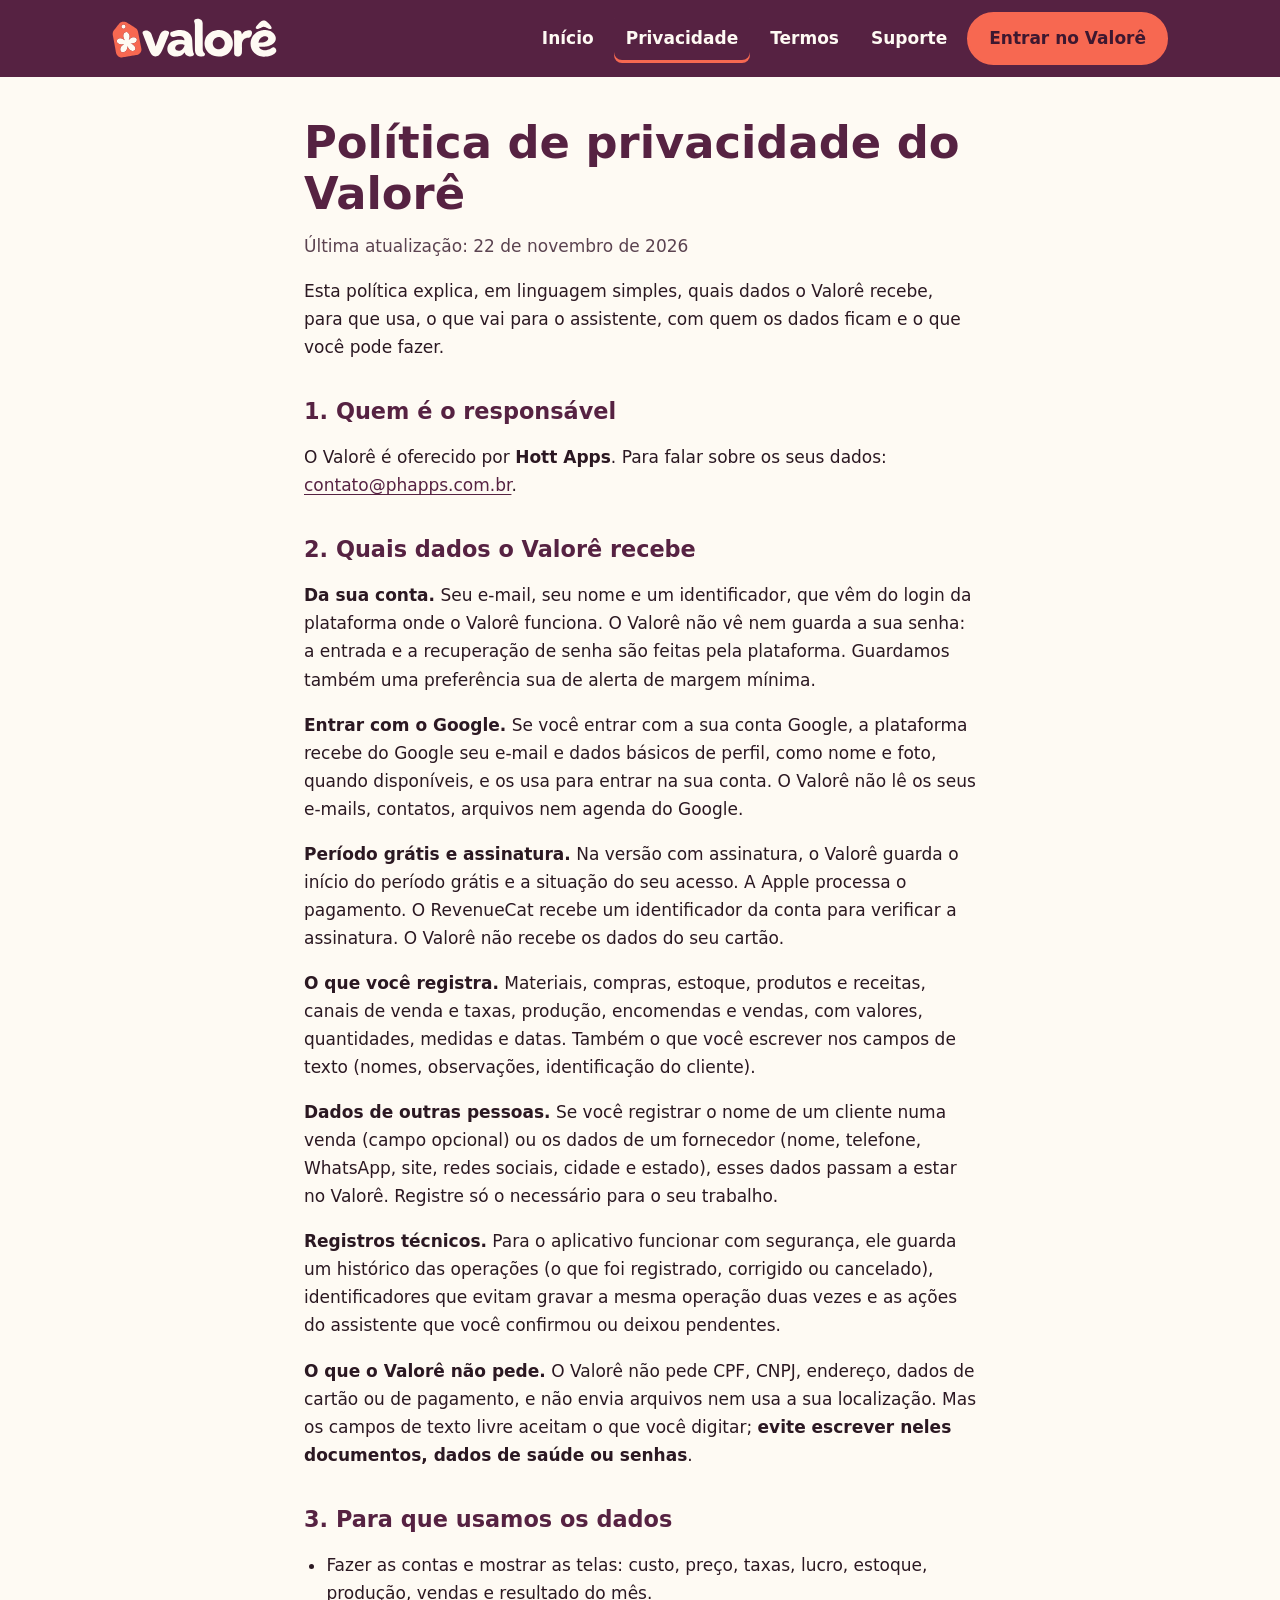
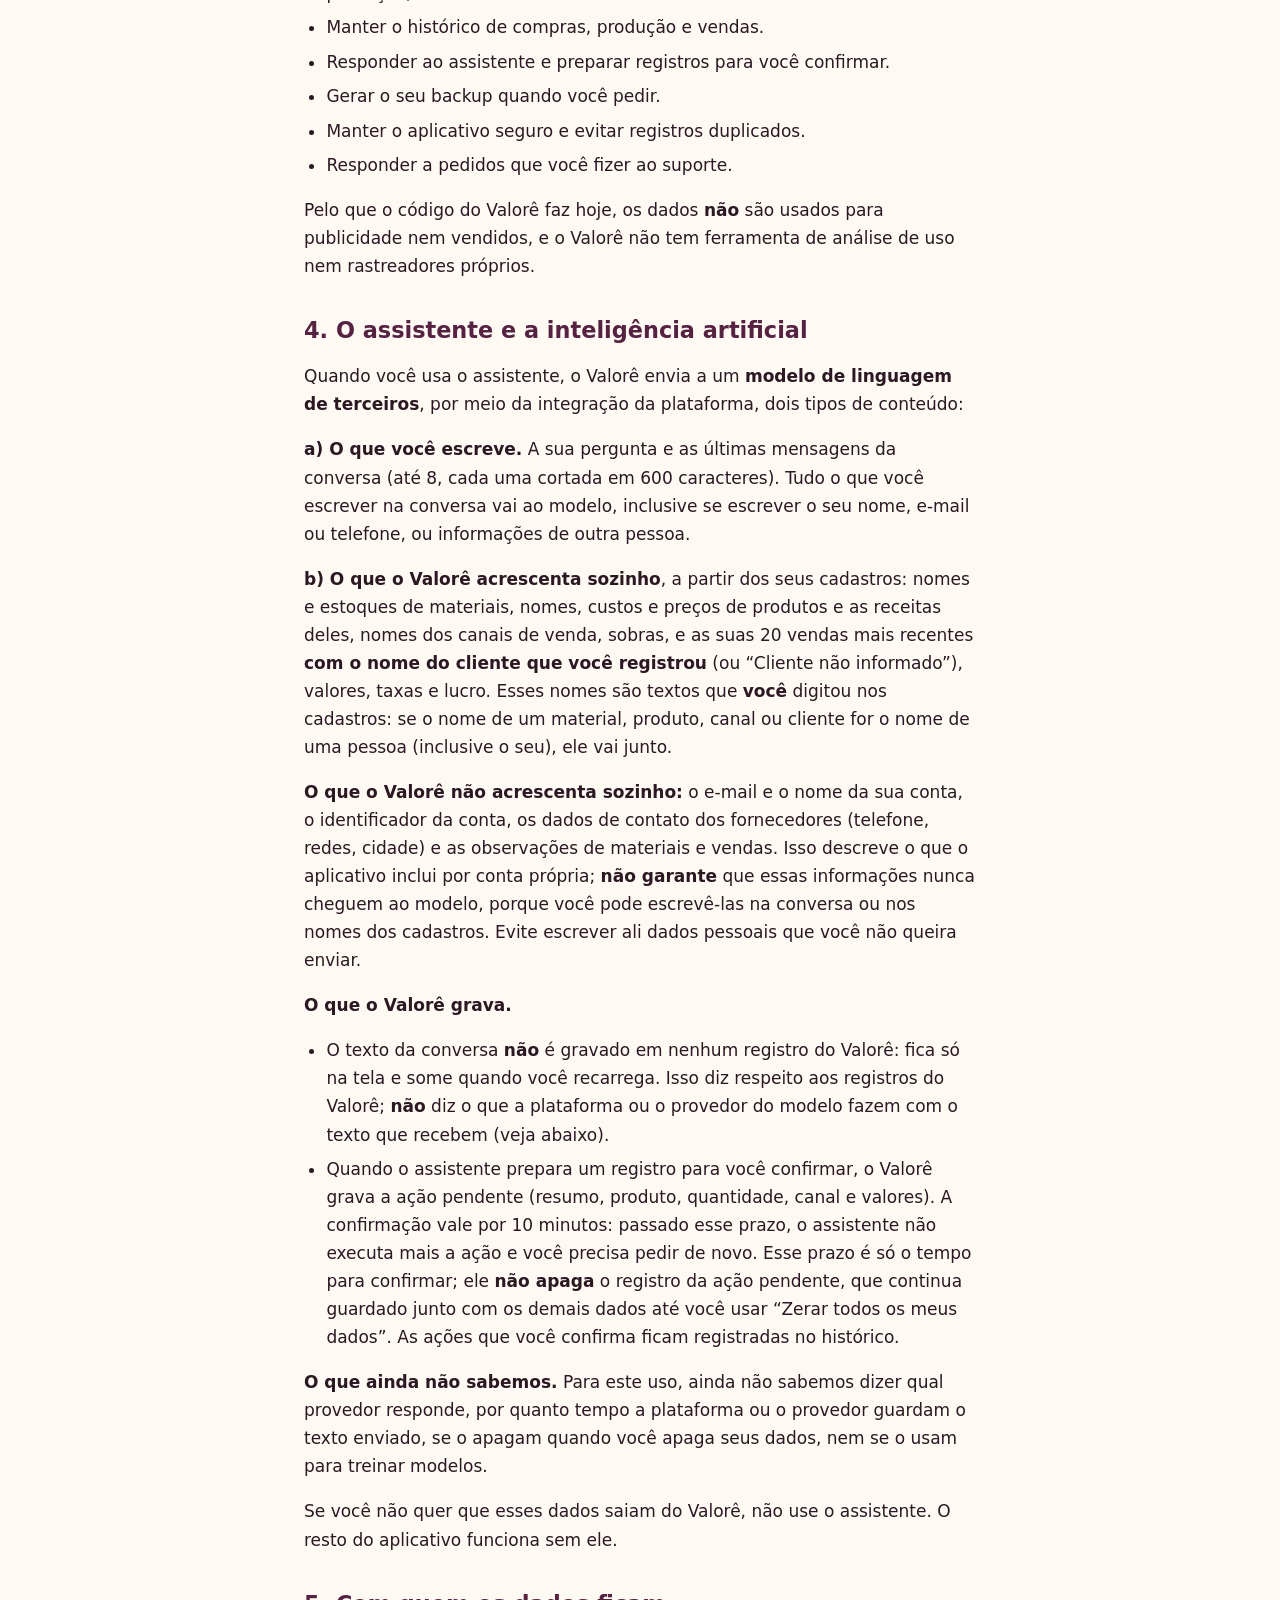
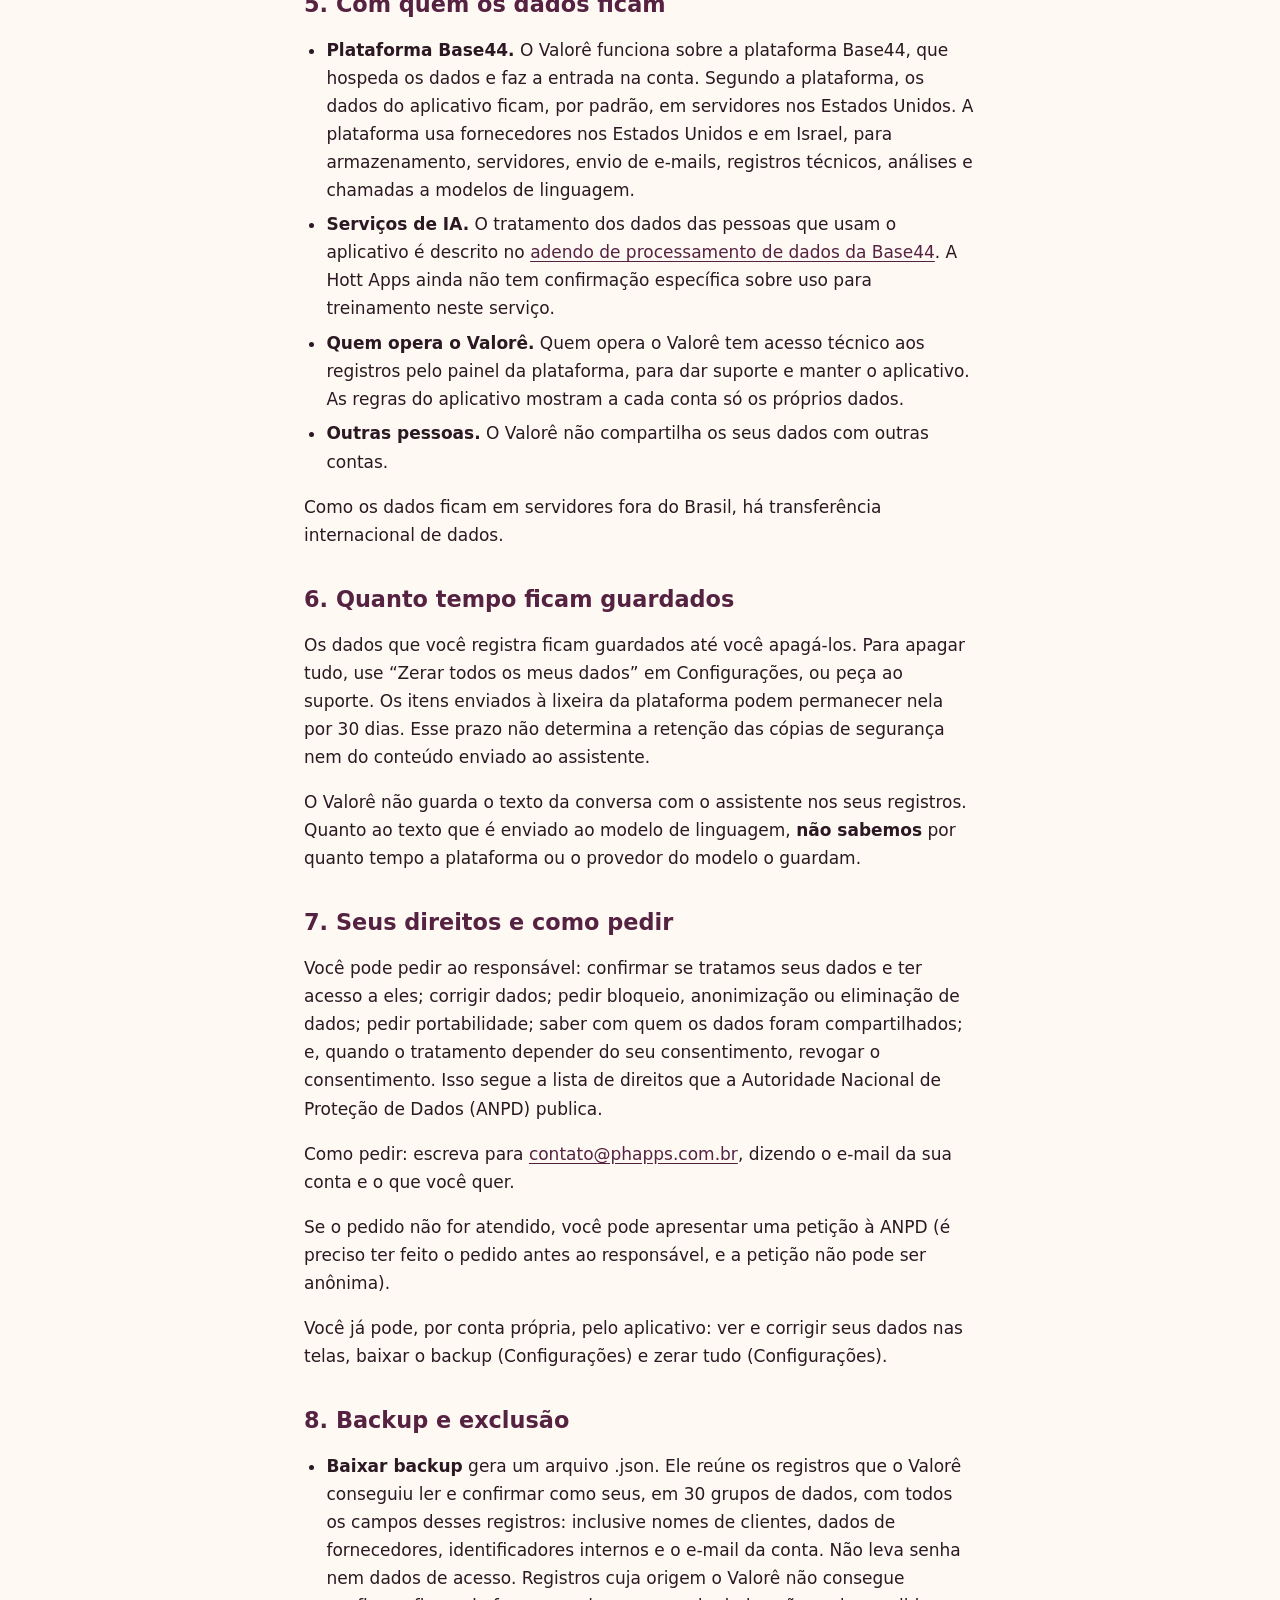
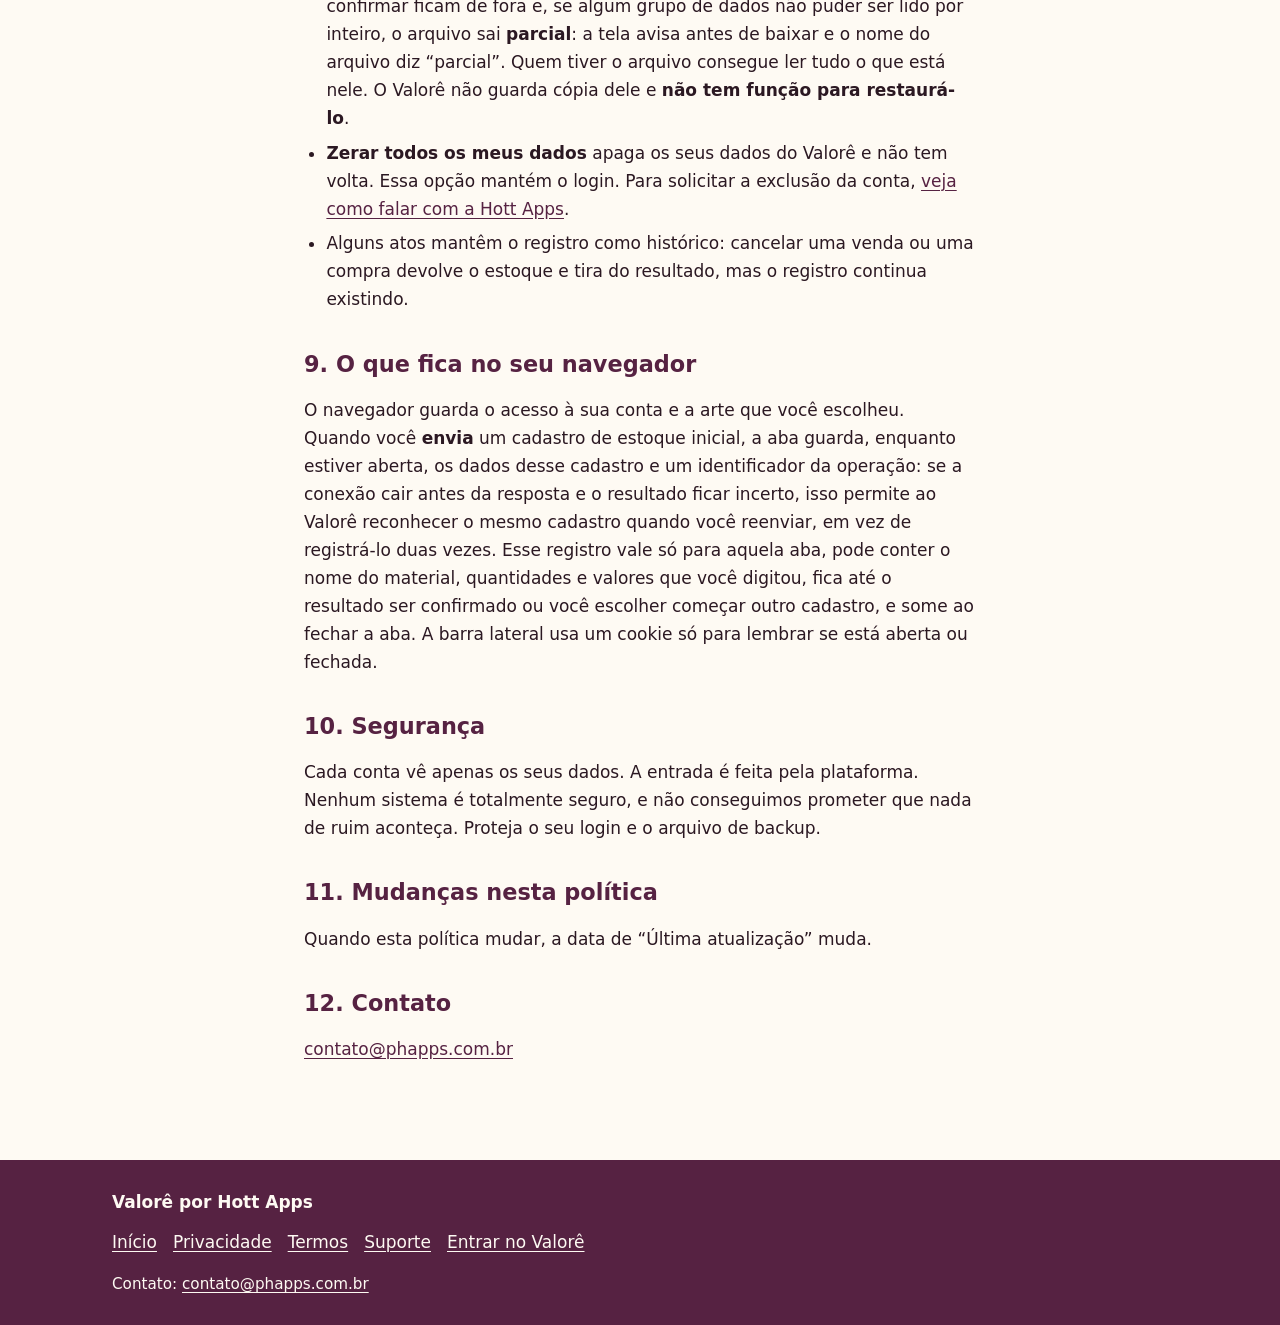
==== privacidade/index.html @ c8886d01 "Prepara as páginas oficiais de suporte, privacidade, termos e apresentação do Valorê" ====
<!doctype html>
<html lang="pt-BR">
<head>
<meta charset="utf-8">
<meta name="viewport" content="width=device-width, initial-scale=1">
<title>Política de privacidade — Valorê</title>
<meta name="description" content="Quais dados o Valorê recebe, para que usa, com quem ficam e como você pode exercer seus direitos.">
<meta name="theme-color" content="#562242">
<link rel="icon" href="/marca/valore-favicon.svg" type="image/svg+xml">


<link rel="stylesheet" href="/estilo.css">
</head>
<body>
<a class="pular" href="#conteudo">Ir para o conteúdo</a>
<header class="topo">
  <div class="faixa">
    <a class="marca" href="/sobre/" aria-label="Valorê — página inicial"><img src="/marca/valore-logo-fundo-escuro.svg" alt="Valorê" width="165" height="40"></a>
    <nav aria-label="Principal"><a href="/sobre/">Início</a><a href="/privacidade/" aria-current="page">Privacidade</a><a href="/termos/">Termos</a><a href="/suporte/">Suporte</a><a class="botao botao-coral" href="https://valore.art.br">Entrar no Valorê</a></nav>
  </div>
</header>
<main id="conteudo">

<article class="coluna texto">
  <h1>Política de privacidade do Valorê</h1>
  <p class="data">Última atualização: 22 de novembro de 2026</p>
  <p>Esta política explica, em linguagem simples, quais dados o Valorê recebe, para que usa, o que vai para o assistente, com quem os dados ficam e o que você pode fazer.</p>

  <h2>1. Quem é o responsável</h2>
  <p>O Valorê é oferecido por <strong>Hott Apps</strong>. Para falar sobre os seus dados: <a href="mailto:contato@phapps.com.br">contato@phapps.com.br</a>.</p>

  <h2>2. Quais dados o Valorê recebe</h2>
  <p><strong>Da sua conta.</strong> Seu e-mail, seu nome e um identificador, que vêm do login da plataforma onde o Valorê funciona. O Valorê não vê nem guarda a sua senha: a entrada e a recuperação de senha são feitas pela plataforma. Guardamos também uma preferência sua de alerta de margem mínima.</p>
  <p><strong>Entrar com o Google.</strong> Se você entrar com a sua conta Google, a plataforma recebe do Google seu e-mail e dados básicos de perfil, como nome e foto, quando disponíveis, e os usa para entrar na sua conta. O Valorê não lê os seus e-mails, contatos, arquivos nem agenda do Google.</p>
  <p><strong>Período grátis e assinatura.</strong> Na versão com assinatura, o Valorê guarda o início do período grátis e a situação do seu acesso. A Apple processa o pagamento. O RevenueCat recebe um identificador da conta para verificar a assinatura. O Valorê não recebe os dados do seu cartão.</p>
  <p><strong>O que você registra.</strong> Materiais, compras, estoque, produtos e receitas, canais de venda e taxas, produção, encomendas e vendas, com valores, quantidades, medidas e datas. Também o que você escrever nos campos de texto (nomes, observações, identificação do cliente).</p>
  <p><strong>Dados de outras pessoas.</strong> Se você registrar o nome de um cliente numa venda (campo opcional) ou os dados de um fornecedor (nome, telefone, WhatsApp, site, redes sociais, cidade e estado), esses dados passam a estar no Valorê. Registre só o necessário para o seu trabalho.</p>
  <p><strong>Registros técnicos.</strong> Para o aplicativo funcionar com segurança, ele guarda um histórico das operações (o que foi registrado, corrigido ou cancelado), identificadores que evitam gravar a mesma operação duas vezes e as ações do assistente que você confirmou ou deixou pendentes.</p>
  <p><strong>O que o Valorê não pede.</strong> O Valorê não pede CPF, CNPJ, endereço, dados de cartão ou de pagamento, e não envia arquivos nem usa a sua localização. Mas os campos de texto livre aceitam o que você digitar; <strong>evite escrever neles documentos, dados de saúde ou senhas</strong>.</p>

  <h2>3. Para que usamos os dados</h2>
  <ul>
    <li>Fazer as contas e mostrar as telas: custo, preço, taxas, lucro, estoque, produção, vendas e resultado do mês.</li>
    <li>Manter o histórico de compras, produção e vendas.</li>
    <li>Responder ao assistente e preparar registros para você confirmar.</li>
    <li>Gerar o seu backup quando você pedir.</li>
    <li>Manter o aplicativo seguro e evitar registros duplicados.</li>
    <li>Responder a pedidos que você fizer ao suporte.</li>
  </ul>
  <p>Pelo que o código do Valorê faz hoje, os dados <strong>não</strong> são usados para publicidade nem vendidos, e o Valorê não tem ferramenta de análise de uso nem rastreadores próprios.</p>

  <h2>4. O assistente e a inteligência artificial</h2>
  <p>Quando você usa o assistente, o Valorê envia a um <strong>modelo de linguagem de terceiros</strong>, por meio da integração da plataforma, dois tipos de conteúdo:</p>
  <p><strong>a) O que você escreve.</strong> A sua pergunta e as últimas mensagens da conversa (até 8, cada uma cortada em 600 caracteres). Tudo o que você escrever na conversa vai ao modelo, inclusive se escrever o seu nome, e-mail ou telefone, ou informações de outra pessoa.</p>
  <p><strong>b) O que o Valorê acrescenta sozinho</strong>, a partir dos seus cadastros: nomes e estoques de materiais, nomes, custos e preços de produtos e as receitas deles, nomes dos canais de venda, sobras, e as suas 20 vendas mais recentes <strong>com o nome do cliente que você registrou</strong> (ou &ldquo;Cliente não informado&rdquo;), valores, taxas e lucro. Esses nomes são textos que <strong>você</strong> digitou nos cadastros: se o nome de um material, produto, canal ou cliente for o nome de uma pessoa (inclusive o seu), ele vai junto.</p>
  <p><strong>O que o Valorê não acrescenta sozinho:</strong> o e-mail e o nome da sua conta, o identificador da conta, os dados de contato dos fornecedores (telefone, redes, cidade) e as observações de materiais e vendas. Isso descreve o que o aplicativo inclui por conta própria; <strong>não garante</strong> que essas informações nunca cheguem ao modelo, porque você pode escrevê-las na conversa ou nos nomes dos cadastros. Evite escrever ali dados pessoais que você não queira enviar.</p>
  <p><strong>O que o Valorê grava.</strong></p>
  <ul>
    <li>O texto da conversa <strong>não</strong> é gravado em nenhum registro do Valorê: fica só na tela e some quando você recarrega. Isso diz respeito aos registros do Valorê; <strong>não</strong> diz o que a plataforma ou o provedor do modelo fazem com o texto que recebem (veja abaixo).</li>
    <li>Quando o assistente prepara um registro para você confirmar, o Valorê grava a ação pendente (resumo, produto, quantidade, canal e valores). A confirmação vale por 10 minutos: passado esse prazo, o assistente não executa mais a ação e você precisa pedir de novo. Esse prazo é só o tempo para confirmar; ele <strong>não apaga</strong> o registro da ação pendente, que continua guardado junto com os demais dados até você usar &ldquo;Zerar todos os meus dados&rdquo;. As ações que você confirma ficam registradas no histórico.</li>
  </ul>
  <p><strong>O que ainda não sabemos.</strong> Para este uso, ainda não sabemos dizer qual provedor responde, por quanto tempo a plataforma ou o provedor guardam o texto enviado, se o apagam quando você apaga seus dados, nem se o usam para treinar modelos.</p>
  <p>Se você não quer que esses dados saiam do Valorê, não use o assistente. O resto do aplicativo funciona sem ele.</p>

  <h2>5. Com quem os dados ficam</h2>
  <ul>
    <li><strong>Plataforma Base44.</strong> O Valorê funciona sobre a plataforma Base44, que hospeda os dados e faz a entrada na conta. Segundo a plataforma, os dados do aplicativo ficam, por padrão, em servidores nos Estados Unidos. A plataforma usa fornecedores nos Estados Unidos e em Israel, para armazenamento, servidores, envio de e-mails, registros técnicos, análises e chamadas a modelos de linguagem.</li>
    <li><strong>Serviços de IA.</strong> O tratamento dos dados das pessoas que usam o aplicativo é descrito no <a href="https://base44.com/pt/about-us/legal/dpa">adendo de processamento de dados da Base44</a>. A Hott Apps ainda não tem confirmação específica sobre uso para treinamento neste serviço.</li>
    <li><strong>Quem opera o Valorê.</strong> Quem opera o Valorê tem acesso técnico aos registros pelo painel da plataforma, para dar suporte e manter o aplicativo. As regras do aplicativo mostram a cada conta só os próprios dados.</li>
    <li><strong>Outras pessoas.</strong> O Valorê não compartilha os seus dados com outras contas.</li>
  </ul>
  <p>Como os dados ficam em servidores fora do Brasil, há transferência internacional de dados.</p>

  <h2>6. Quanto tempo ficam guardados</h2>
  <p>Os dados que você registra ficam guardados até você apagá-los. Para apagar tudo, use &ldquo;Zerar todos os meus dados&rdquo; em Configurações, ou peça ao suporte. Os itens enviados à lixeira da plataforma podem permanecer nela por 30 dias. Esse prazo não determina a retenção das cópias de segurança nem do conteúdo enviado ao assistente.</p>
  <p>O Valorê não guarda o texto da conversa com o assistente nos seus registros. Quanto ao texto que é enviado ao modelo de linguagem, <strong>não sabemos</strong> por quanto tempo a plataforma ou o provedor do modelo o guardam.</p>

  <h2>7. Seus direitos e como pedir</h2>
  <p>Você pode pedir ao responsável: confirmar se tratamos seus dados e ter acesso a eles; corrigir dados; pedir bloqueio, anonimização ou eliminação de dados; pedir portabilidade; saber com quem os dados foram compartilhados; e, quando o tratamento depender do seu consentimento, revogar o consentimento. Isso segue a lista de direitos que a Autoridade Nacional de Proteção de Dados (ANPD) publica.</p>
  <p>Como pedir: escreva para <a href="mailto:contato@phapps.com.br">contato@phapps.com.br</a>, dizendo o e-mail da sua conta e o que você quer.</p>
  <p>Se o pedido não for atendido, você pode apresentar uma petição à ANPD (é preciso ter feito o pedido antes ao responsável, e a petição não pode ser anônima).</p>
  <p>Você já pode, por conta própria, pelo aplicativo: ver e corrigir seus dados nas telas, baixar o backup (Configurações) e zerar tudo (Configurações).</p>

  <h2>8. Backup e exclusão</h2>
  <ul>
    <li><strong>Baixar backup</strong> gera um arquivo .json. Ele reúne os registros que o Valorê conseguiu ler e confirmar como seus, em 30 grupos de dados, com todos os campos desses registros: inclusive nomes de clientes, dados de fornecedores, identificadores internos e o e-mail da conta. Não leva senha nem dados de acesso. Registros cuja origem o Valorê não consegue confirmar ficam de fora e, se algum grupo de dados não puder ser lido por inteiro, o arquivo sai <strong>parcial</strong>: a tela avisa antes de baixar e o nome do arquivo diz &ldquo;parcial&rdquo;. Quem tiver o arquivo consegue ler tudo o que está nele. O Valorê não guarda cópia dele e <strong>não tem função para restaurá-lo</strong>.</li>
    <li><strong>Zerar todos os meus dados</strong> apaga os seus dados do Valorê e não tem volta. Essa opção mantém o login. Para solicitar a exclusão da conta, <a href="/suporte/#excluir-conta">veja como falar com a Hott Apps</a>.</li>
    <li>Alguns atos mantêm o registro como histórico: cancelar uma venda ou uma compra devolve o estoque e tira do resultado, mas o registro continua existindo.</li>
  </ul>

  <h2>9. O que fica no seu navegador</h2>
  <p>O navegador guarda o acesso à sua conta e a arte que você escolheu. Quando você <strong>envia</strong> um cadastro de estoque inicial, a aba guarda, enquanto estiver aberta, os dados desse cadastro e um identificador da operação: se a conexão cair antes da resposta e o resultado ficar incerto, isso permite ao Valorê reconhecer o mesmo cadastro quando você reenviar, em vez de registrá-lo duas vezes. Esse registro vale só para aquela aba, pode conter o nome do material, quantidades e valores que você digitou, fica até o resultado ser confirmado ou você escolher começar outro cadastro, e some ao fechar a aba. A barra lateral usa um cookie só para lembrar se está aberta ou fechada.</p>

  <h2>10. Segurança</h2>
  <p>Cada conta vê apenas os seus dados. A entrada é feita pela plataforma. Nenhum sistema é totalmente seguro, e não conseguimos prometer que nada de ruim aconteça. Proteja o seu login e o arquivo de backup.</p>

  <h2>11. Mudanças nesta política</h2>
  <p>Quando esta política mudar, a data de &ldquo;Última atualização&rdquo; muda.</p>

  <h2>12. Contato</h2>
  <p><a href="mailto:contato@phapps.com.br">contato@phapps.com.br</a></p>
</article>

</main>
<footer class="rodape">
  <div class="faixa">
    <p class="rodape-marca">Valorê por <span>Hott Apps</span></p>
    <nav aria-label="Rodapé"><a href="/sobre/">Início</a><a href="/privacidade/">Privacidade</a><a href="/termos/">Termos</a><a href="/suporte/">Suporte</a><a href="https://valore.art.br">Entrar no Valorê</a></nav>
    <p class="rodape-nota">Contato: <a href="mailto:contato@phapps.com.br">contato@phapps.com.br</a></p>
  </div>
</footer>
</body>
</html>
---- estilo.css ----
/* Valorê — sobre.valore.art.br. Ameixa #562242, coral #F76851, creme #FEFAF3. Sem fontes nem recursos externos. */
:root{--ameixa:#562242;--ameixa-escura:#3d1830;--coral:#F76851;--coral-texto:#b6321f;--creme:#FEFAF3;--creme-2:#f6ecdf;--texto:#2b1822;--suave:#5b4350;--linha:#e3d4c6}
*{box-sizing:border-box}
html{-webkit-text-size-adjust:100%}
body{margin:0;background:var(--creme);color:var(--texto);font-family:"Nunito",ui-rounded,"Segoe UI",system-ui,-apple-system,Roboto,Helvetica,Arial,sans-serif;font-size:1.0625rem;line-height:1.65}
img{max-width:100%;height:auto}
a{color:var(--ameixa);text-underline-offset:.18em}
a:hover{color:var(--ameixa-escura)}
:focus-visible{outline:3px solid var(--coral);outline-offset:2px;border-radius:4px}
.pular{position:absolute;left:-999px;top:0;background:var(--creme);color:var(--ameixa);padding:.75rem 1rem;z-index:10}
.pular:focus{left:8px;top:8px}
.faixa{max-width:68rem;margin:0 auto;padding:0 1rem}
.topo{background:var(--ameixa)}
.topo .faixa{display:flex;flex-wrap:wrap;align-items:center;justify-content:space-between;gap:.5rem 1.5rem;padding-top:.75rem;padding-bottom:.75rem}
.marca{display:inline-flex;align-items:center;min-height:44px}
.marca img{display:block;height:40px;width:auto}
.topo nav{display:flex;flex-wrap:wrap;align-items:center;gap:.25rem .5rem}
.topo nav a:not(.botao){color:var(--creme);text-decoration:none;padding:.65rem .75rem;min-height:44px;display:inline-flex;align-items:center;border-radius:8px;font-weight:600}
.topo nav a:not(.botao):hover{background:rgba(254,250,243,.14)}
.topo nav a[aria-current=page]{box-shadow:inset 0 -3px 0 var(--coral)}
.botao{display:inline-flex;align-items:center;justify-content:center;min-height:44px;padding:.65rem 1.25rem;border-radius:999px;font-weight:800;text-decoration:none;background:var(--ameixa);color:var(--creme);border:2px solid var(--ameixa)}
.botao:hover{background:var(--ameixa-escura);color:var(--creme)}
.botao-coral{background:var(--coral);color:var(--ameixa-escura);border-color:var(--coral)}
.botao-coral:hover{background:#ff7d69;color:var(--ameixa-escura)}
.botao-grande{min-height:52px;padding:.85rem 1.75rem;font-size:1.125rem}
.coluna{max-width:44rem;margin:0 auto;padding:0 1rem}
.heroi{padding:3.5rem 0 3rem;background:linear-gradient(180deg,var(--creme-2),var(--creme))}
.sobretitulo{margin:0 0 .5rem;color:var(--coral-texto);font-weight:800;letter-spacing:.02em}
h1{margin:0 0 1rem;color:var(--ameixa);font-size:clamp(1.9rem,5.5vw,2.8rem);line-height:1.15;font-weight:800}
h2{margin:2.25rem 0 .75rem;color:var(--ameixa);font-size:1.4rem;line-height:1.3;font-weight:800}
.lead{font-size:1.2rem;color:var(--texto)}
.nota{color:var(--suave);font-size:.95rem}
.secao{padding:2.25rem 0}
.secao h2{margin-top:0}
.secao-clara{background:var(--creme-2)}
.cartoes{list-style:none;margin:1rem 0 0;padding:0;display:grid;gap:.75rem}
.cartoes li{background:#fff;border:1px solid var(--linha);border-radius:14px;padding:.9rem 1.1rem}
.texto{padding-top:2.5rem;padding-bottom:3rem}
.texto ul,.texto ol{padding-left:1.4rem}
.texto li{margin:.4rem 0}
.data{color:var(--suave);margin-top:-.25rem}
.aviso{background:#fff;border-left:5px solid var(--coral);padding:.8rem 1rem;border-radius:8px}
mark.pendente{background:#ffe9a8;color:#3b2a00;padding:.05rem .35rem;border-radius:6px;font-size:.92em;font-weight:700}
.rodape{background:var(--ameixa);color:var(--creme);margin-top:2rem}
.rodape .faixa{padding-top:1.75rem;padding-bottom:1.75rem}
.rodape a{color:var(--creme)}
.rodape nav{display:flex;flex-wrap:wrap;gap:.25rem 1rem}
.rodape nav a{display:inline-flex;align-items:center;min-height:44px}
.rodape-marca{margin:0 0 .25rem;font-weight:800}
.rodape-nota{margin:.5rem 0 0;font-size:.95rem}
@media (max-width:30rem){.topo nav{width:100%}.topo nav .botao{width:100%;margin-top:.25rem}}
@media (prefers-reduced-motion:reduce){*{scroll-behavior:auto!important}}
@media print{.topo nav,.rodape nav,.pular{display:none}body{background:#fff}}
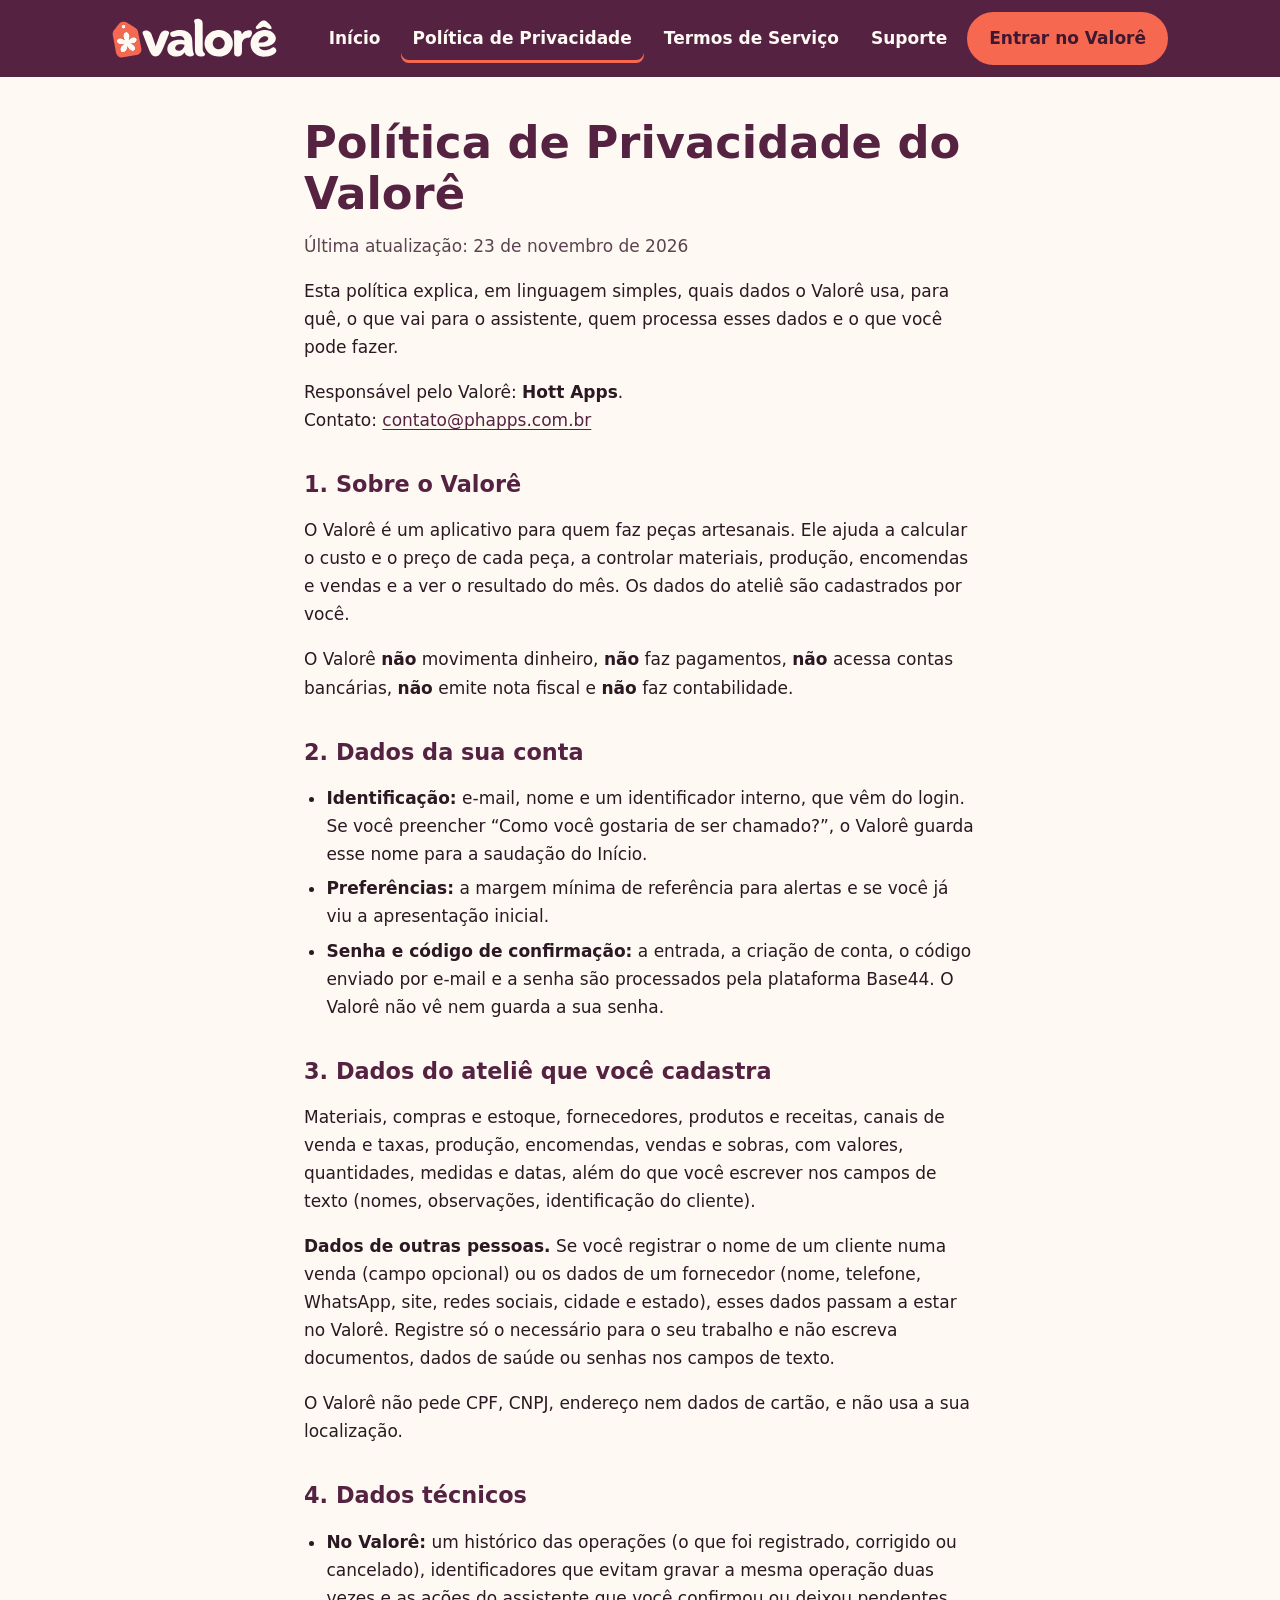
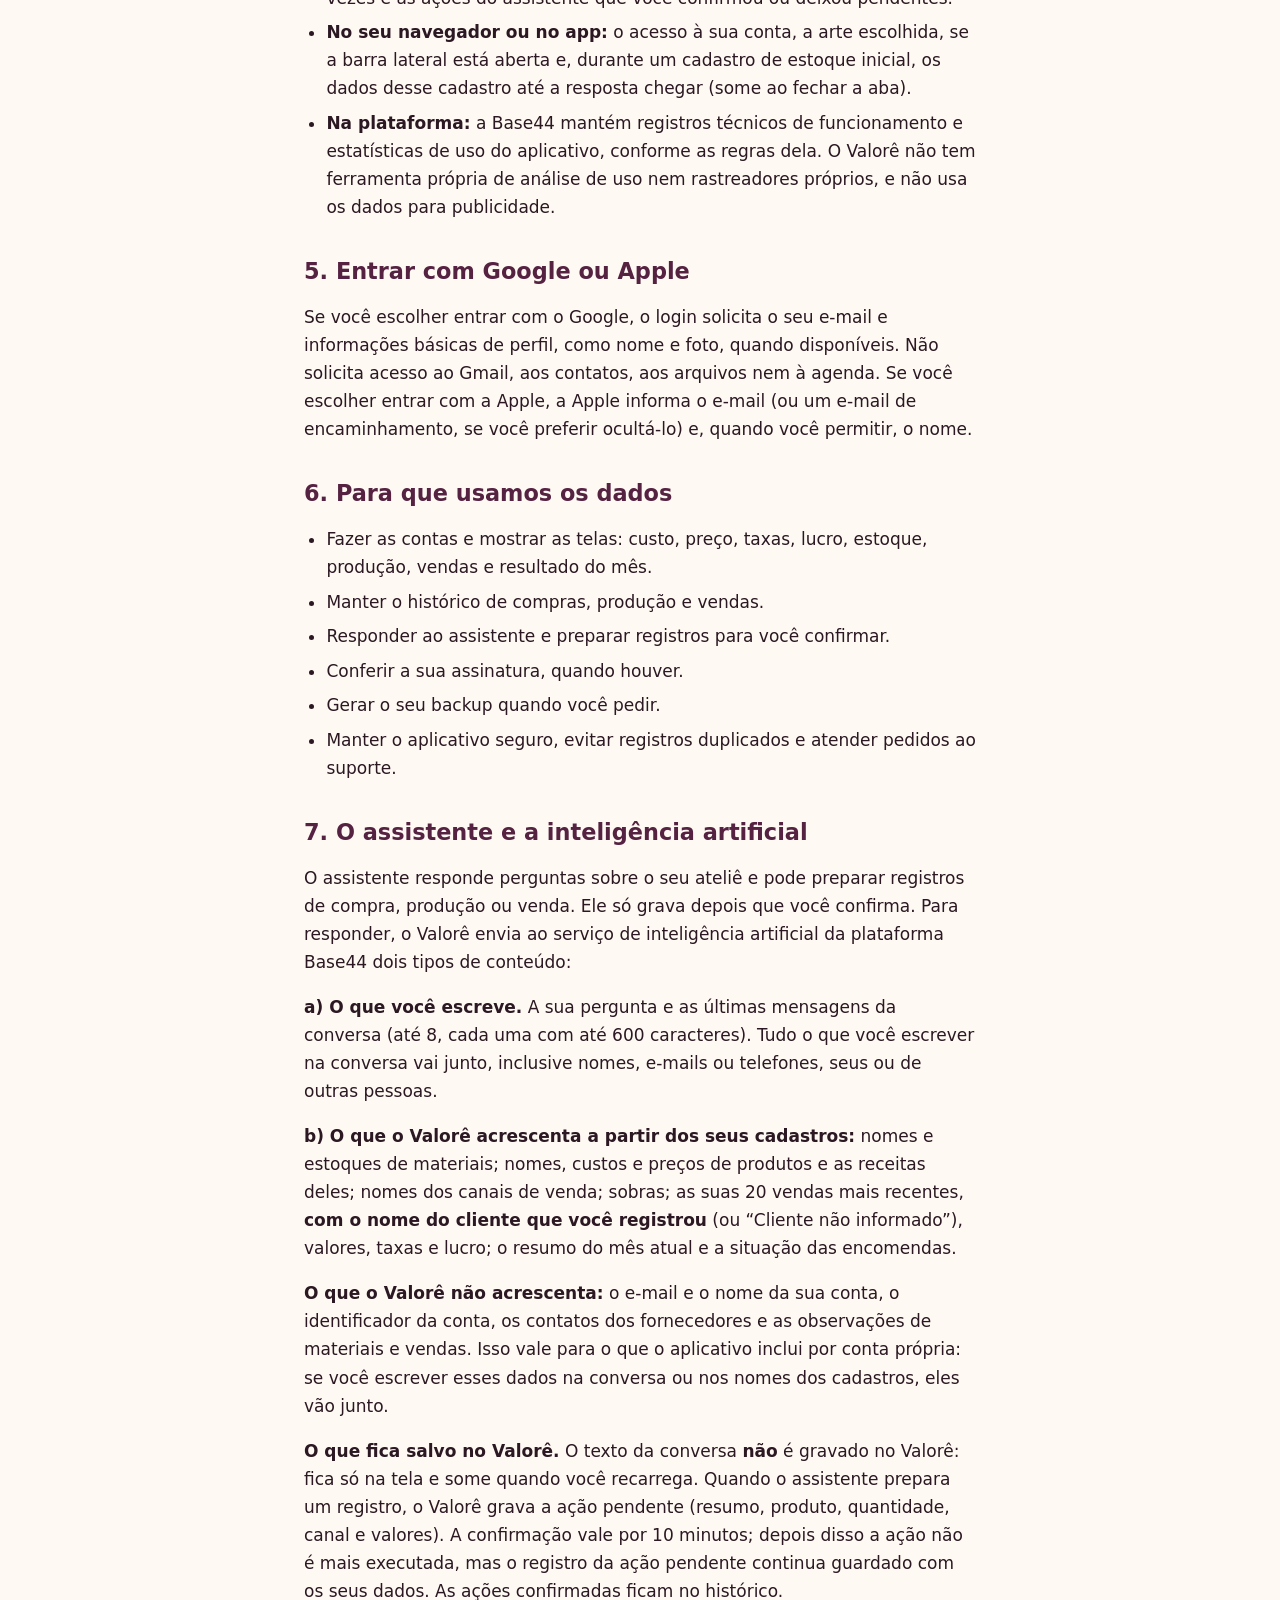
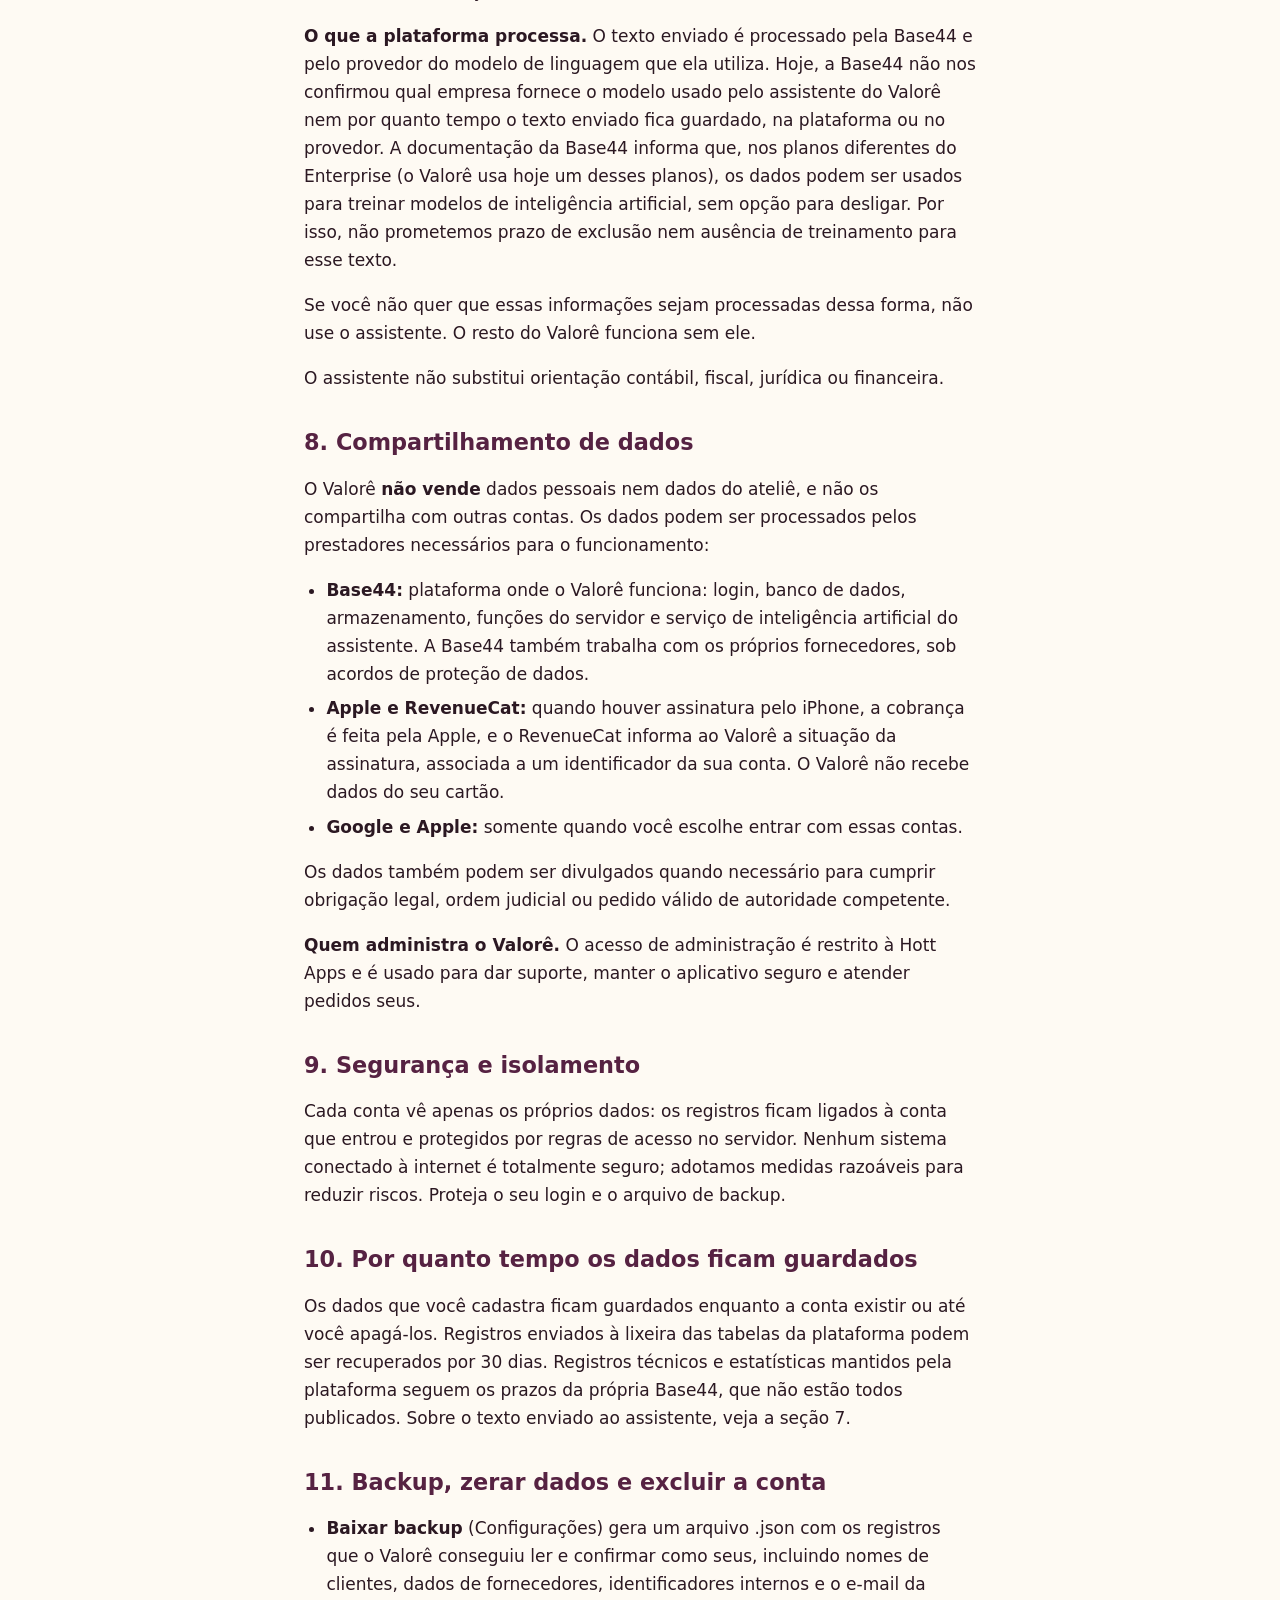
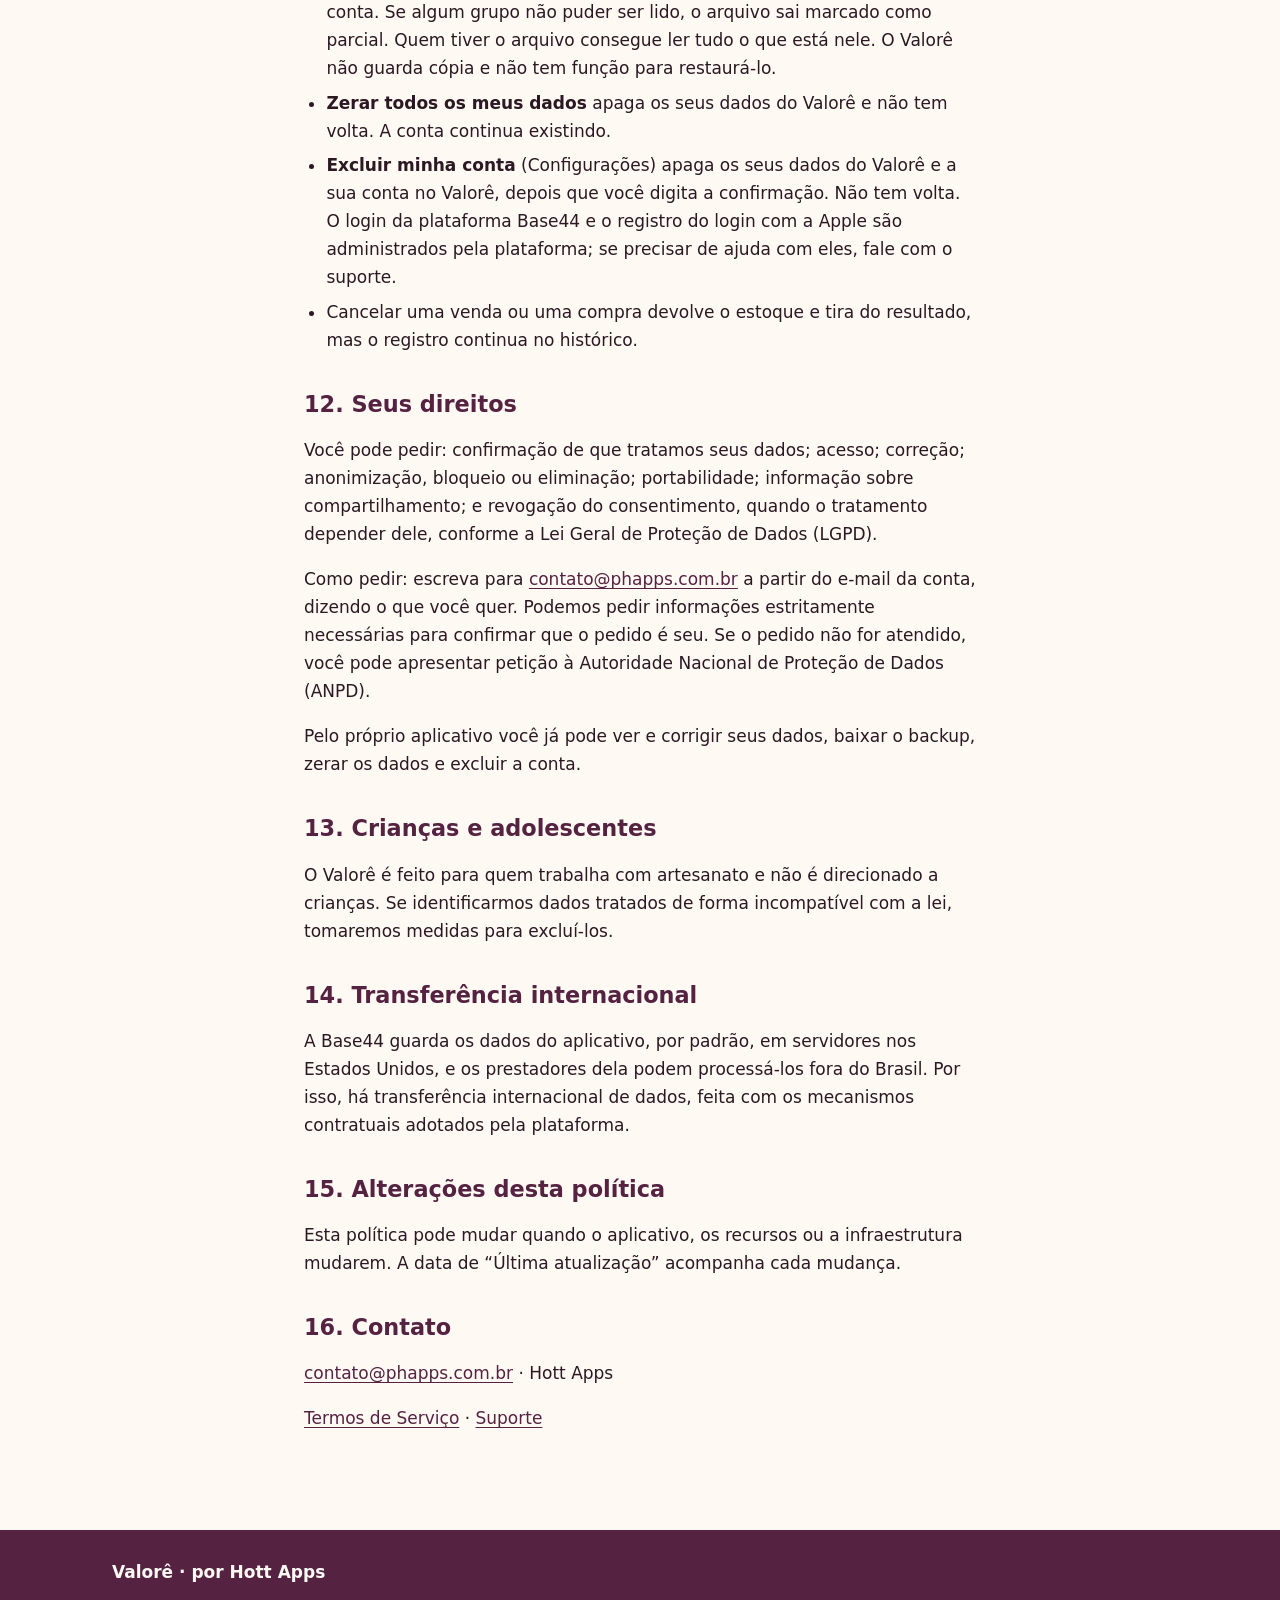
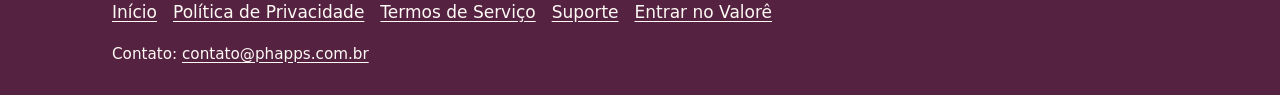
==== commit 4386b24f: "Política de Privacidade do Valorê" ====
--- a/privacidade/index.html
+++ b/privacidade/index.html
@@ -1,111 +1,127 @@
 <!doctype html>
 <html lang="pt-BR">
 <head>
+<link rel="canonical" href="https://sobre.valore.art.br/privacidade/">
 <meta charset="utf-8">
 <meta name="viewport" content="width=device-width, initial-scale=1">
-<title>Política de privacidade — Valorê</title>
+<title>Política de Privacidade — Valorê</title>
 <meta name="description" content="Quais dados o Valorê recebe, para que usa, com quem ficam e como você pode exercer seus direitos.">
 <meta name="theme-color" content="#562242">
 <link rel="icon" href="/marca/valore-favicon.svg" type="image/svg+xml">
-
-
+<link rel="icon" href="/marca/favicon-32.png" sizes="32x32" type="image/png">
+<link rel="apple-touch-icon" href="/marca/apple-touch-icon.png">
 <link rel="stylesheet" href="/estilo.css">
 </head>
 <body>
 <a class="pular" href="#conteudo">Ir para o conteúdo</a>
 <header class="topo">
   <div class="faixa">
-    <a class="marca" href="/sobre/" aria-label="Valorê — página inicial"><img src="/marca/valore-logo-fundo-escuro.svg" alt="Valorê" width="165" height="40"></a>
-    <nav aria-label="Principal"><a href="/sobre/">Início</a><a href="/privacidade/" aria-current="page">Privacidade</a><a href="/termos/">Termos</a><a href="/suporte/">Suporte</a><a class="botao botao-coral" href="https://valore.art.br">Entrar no Valorê</a></nav>
+    <a class="marca" href="/" aria-label="Valorê — página inicial"><img src="/marca/valore-logo-fundo-escuro.svg" alt="Valorê" width="165" height="40"></a>
+    <nav aria-label="Principal"><a href="/">Início</a><a href="/privacidade/" aria-current="page">Política de Privacidade</a><a href="/termos/">Termos de Serviço</a><a href="/suporte/">Suporte</a><a class="botao botao-coral" href="https://valore.art.br">Entrar no Valorê</a></nav>
   </div>
 </header>
 <main id="conteudo">
 
 <article class="coluna texto">
-  <h1>Política de privacidade do Valorê</h1>
-  <p class="data">Última atualização: 22 de novembro de 2026</p>
-  <p>Esta política explica, em linguagem simples, quais dados o Valorê recebe, para que usa, o que vai para o assistente, com quem os dados ficam e o que você pode fazer.</p>
+  <h1>Política de Privacidade do Valorê</h1>
+  <p class="data">Última atualização: 23 de novembro de 2026</p>
+  <p>Esta política explica, em linguagem simples, quais dados o Valorê usa, para quê, o que vai para o assistente, quem processa esses dados e o que você pode fazer.</p>
+  <p>Responsável pelo Valorê: <strong>Hott Apps</strong>.<br>Contato: <a href="mailto:contato@phapps.com.br">contato@phapps.com.br</a></p>
 
-  <h2>1. Quem é o responsável</h2>
-  <p>O Valorê é oferecido por <strong>Hott Apps</strong>. Para falar sobre os seus dados: <a href="mailto:contato@phapps.com.br">contato@phapps.com.br</a>.</p>
+  <h2>1. Sobre o Valorê</h2>
+  <p>O Valorê é um aplicativo para quem faz peças artesanais. Ele ajuda a calcular o custo e o preço de cada peça, a controlar materiais, produção, encomendas e vendas e a ver o resultado do mês. Os dados do ateliê são cadastrados por você.</p>
+  <p>O Valorê <strong>não</strong> movimenta dinheiro, <strong>não</strong> faz pagamentos, <strong>não</strong> acessa contas bancárias, <strong>não</strong> emite nota fiscal e <strong>não</strong> faz contabilidade.</p>
 
-  <h2>2. Quais dados o Valorê recebe</h2>
-  <p><strong>Da sua conta.</strong> Seu e-mail, seu nome e um identificador, que vêm do login da plataforma onde o Valorê funciona. O Valorê não vê nem guarda a sua senha: a entrada e a recuperação de senha são feitas pela plataforma. Guardamos também uma preferência sua de alerta de margem mínima.</p>
-  <p><strong>Entrar com o Google.</strong> Se você entrar com a sua conta Google, a plataforma recebe do Google seu e-mail e dados básicos de perfil, como nome e foto, quando disponíveis, e os usa para entrar na sua conta. O Valorê não lê os seus e-mails, contatos, arquivos nem agenda do Google.</p>
-  <p><strong>Período grátis e assinatura.</strong> Na versão com assinatura, o Valorê guarda o início do período grátis e a situação do seu acesso. A Apple processa o pagamento. O RevenueCat recebe um identificador da conta para verificar a assinatura. O Valorê não recebe os dados do seu cartão.</p>
-  <p><strong>O que você registra.</strong> Materiais, compras, estoque, produtos e receitas, canais de venda e taxas, produção, encomendas e vendas, com valores, quantidades, medidas e datas. Também o que você escrever nos campos de texto (nomes, observações, identificação do cliente).</p>
-  <p><strong>Dados de outras pessoas.</strong> Se você registrar o nome de um cliente numa venda (campo opcional) ou os dados de um fornecedor (nome, telefone, WhatsApp, site, redes sociais, cidade e estado), esses dados passam a estar no Valorê. Registre só o necessário para o seu trabalho.</p>
-  <p><strong>Registros técnicos.</strong> Para o aplicativo funcionar com segurança, ele guarda um histórico das operações (o que foi registrado, corrigido ou cancelado), identificadores que evitam gravar a mesma operação duas vezes e as ações do assistente que você confirmou ou deixou pendentes.</p>
-  <p><strong>O que o Valorê não pede.</strong> O Valorê não pede CPF, CNPJ, endereço, dados de cartão ou de pagamento, e não envia arquivos nem usa a sua localização. Mas os campos de texto livre aceitam o que você digitar; <strong>evite escrever neles documentos, dados de saúde ou senhas</strong>.</p>
+  <h2>2. Dados da sua conta</h2>
+  <ul>
+    <li><strong>Identificação:</strong> e-mail, nome e um identificador interno, que vêm do login. Se você preencher &ldquo;Como você gostaria de ser chamado?&rdquo;, o Valorê guarda esse nome para a saudação do Início.</li>
+    <li><strong>Preferências:</strong> a margem mínima de referência para alertas e se você já viu a apresentação inicial.</li>
+    <li><strong>Senha e código de confirmação:</strong> a entrada, a criação de conta, o código enviado por e-mail e a senha são processados pela plataforma Base44. O Valorê não vê nem guarda a sua senha.</li>
+  </ul>
 
-  <h2>3. Para que usamos os dados</h2>
+  <h2>3. Dados do ateliê que você cadastra</h2>
+  <p>Materiais, compras e estoque, fornecedores, produtos e receitas, canais de venda e taxas, produção, encomendas, vendas e sobras, com valores, quantidades, medidas e datas, além do que você escrever nos campos de texto (nomes, observações, identificação do cliente).</p>
+  <p><strong>Dados de outras pessoas.</strong> Se você registrar o nome de um cliente numa venda (campo opcional) ou os dados de um fornecedor (nome, telefone, WhatsApp, site, redes sociais, cidade e estado), esses dados passam a estar no Valorê. Registre só o necessário para o seu trabalho e não escreva documentos, dados de saúde ou senhas nos campos de texto.</p>
+  <p>O Valorê não pede CPF, CNPJ, endereço nem dados de cartão, e não usa a sua localização.</p>
+
+  <h2>4. Dados técnicos</h2>
+  <ul>
+    <li><strong>No Valorê:</strong> um histórico das operações (o que foi registrado, corrigido ou cancelado), identificadores que evitam gravar a mesma operação duas vezes e as ações do assistente que você confirmou ou deixou pendentes.</li>
+    <li><strong>No seu navegador ou no app:</strong> o acesso à sua conta, a arte escolhida, se a barra lateral está aberta e, durante um cadastro de estoque inicial, os dados desse cadastro até a resposta chegar (some ao fechar a aba).</li>
+    <li><strong>Na plataforma:</strong> a Base44 mantém registros técnicos de funcionamento e estatísticas de uso do aplicativo, conforme as regras dela. O Valorê não tem ferramenta própria de análise de uso nem rastreadores próprios, e não usa os dados para publicidade.</li>
+  </ul>
+
+  <h2>5. Entrar com Google ou Apple</h2>
+  <p>Se você escolher entrar com o Google, o login solicita o seu e-mail e informações básicas de perfil, como nome e foto, quando disponíveis. Não solicita acesso ao Gmail, aos contatos, aos arquivos nem à agenda. Se você escolher entrar com a Apple, a Apple informa o e-mail (ou um e-mail de encaminhamento, se você preferir ocultá-lo) e, quando você permitir, o nome.</p>
+
+  <h2>6. Para que usamos os dados</h2>
   <ul>
     <li>Fazer as contas e mostrar as telas: custo, preço, taxas, lucro, estoque, produção, vendas e resultado do mês.</li>
     <li>Manter o histórico de compras, produção e vendas.</li>
     <li>Responder ao assistente e preparar registros para você confirmar.</li>
+    <li>Conferir a sua assinatura, quando houver.</li>
     <li>Gerar o seu backup quando você pedir.</li>
-    <li>Manter o aplicativo seguro e evitar registros duplicados.</li>
-    <li>Responder a pedidos que você fizer ao suporte.</li>
-  </ul>
-  <p>Pelo que o código do Valorê faz hoje, os dados <strong>não</strong> são usados para publicidade nem vendidos, e o Valorê não tem ferramenta de análise de uso nem rastreadores próprios.</p>
-
-  <h2>4. O assistente e a inteligência artificial</h2>
-  <p>Quando você usa o assistente, o Valorê envia a um <strong>modelo de linguagem de terceiros</strong>, por meio da integração da plataforma, dois tipos de conteúdo:</p>
-  <p><strong>a) O que você escreve.</strong> A sua pergunta e as últimas mensagens da conversa (até 8, cada uma cortada em 600 caracteres). Tudo o que você escrever na conversa vai ao modelo, inclusive se escrever o seu nome, e-mail ou telefone, ou informações de outra pessoa.</p>
-  <p><strong>b) O que o Valorê acrescenta sozinho</strong>, a partir dos seus cadastros: nomes e estoques de materiais, nomes, custos e preços de produtos e as receitas deles, nomes dos canais de venda, sobras, e as suas 20 vendas mais recentes <strong>com o nome do cliente que você registrou</strong> (ou &ldquo;Cliente não informado&rdquo;), valores, taxas e lucro. Esses nomes são textos que <strong>você</strong> digitou nos cadastros: se o nome de um material, produto, canal ou cliente for o nome de uma pessoa (inclusive o seu), ele vai junto.</p>
-  <p><strong>O que o Valorê não acrescenta sozinho:</strong> o e-mail e o nome da sua conta, o identificador da conta, os dados de contato dos fornecedores (telefone, redes, cidade) e as observações de materiais e vendas. Isso descreve o que o aplicativo inclui por conta própria; <strong>não garante</strong> que essas informações nunca cheguem ao modelo, porque você pode escrevê-las na conversa ou nos nomes dos cadastros. Evite escrever ali dados pessoais que você não queira enviar.</p>
-  <p><strong>O que o Valorê grava.</strong></p>
-  <ul>
-    <li>O texto da conversa <strong>não</strong> é gravado em nenhum registro do Valorê: fica só na tela e some quando você recarrega. Isso diz respeito aos registros do Valorê; <strong>não</strong> diz o que a plataforma ou o provedor do modelo fazem com o texto que recebem (veja abaixo).</li>
-    <li>Quando o assistente prepara um registro para você confirmar, o Valorê grava a ação pendente (resumo, produto, quantidade, canal e valores). A confirmação vale por 10 minutos: passado esse prazo, o assistente não executa mais a ação e você precisa pedir de novo. Esse prazo é só o tempo para confirmar; ele <strong>não apaga</strong> o registro da ação pendente, que continua guardado junto com os demais dados até você usar &ldquo;Zerar todos os meus dados&rdquo;. As ações que você confirma ficam registradas no histórico.</li>
-  </ul>
-  <p><strong>O que ainda não sabemos.</strong> Para este uso, ainda não sabemos dizer qual provedor responde, por quanto tempo a plataforma ou o provedor guardam o texto enviado, se o apagam quando você apaga seus dados, nem se o usam para treinar modelos.</p>
-  <p>Se você não quer que esses dados saiam do Valorê, não use o assistente. O resto do aplicativo funciona sem ele.</p>
-
-  <h2>5. Com quem os dados ficam</h2>
-  <ul>
-    <li><strong>Plataforma Base44.</strong> O Valorê funciona sobre a plataforma Base44, que hospeda os dados e faz a entrada na conta. Segundo a plataforma, os dados do aplicativo ficam, por padrão, em servidores nos Estados Unidos. A plataforma usa fornecedores nos Estados Unidos e em Israel, para armazenamento, servidores, envio de e-mails, registros técnicos, análises e chamadas a modelos de linguagem.</li>
-    <li><strong>Serviços de IA.</strong> O tratamento dos dados das pessoas que usam o aplicativo é descrito no <a href="https://base44.com/pt/about-us/legal/dpa">adendo de processamento de dados da Base44</a>. A Hott Apps ainda não tem confirmação específica sobre uso para treinamento neste serviço.</li>
-    <li><strong>Quem opera o Valorê.</strong> Quem opera o Valorê tem acesso técnico aos registros pelo painel da plataforma, para dar suporte e manter o aplicativo. As regras do aplicativo mostram a cada conta só os próprios dados.</li>
-    <li><strong>Outras pessoas.</strong> O Valorê não compartilha os seus dados com outras contas.</li>
-  </ul>
-  <p>Como os dados ficam em servidores fora do Brasil, há transferência internacional de dados.</p>
-
-  <h2>6. Quanto tempo ficam guardados</h2>
-  <p>Os dados que você registra ficam guardados até você apagá-los. Para apagar tudo, use &ldquo;Zerar todos os meus dados&rdquo; em Configurações, ou peça ao suporte. Os itens enviados à lixeira da plataforma podem permanecer nela por 30 dias. Esse prazo não determina a retenção das cópias de segurança nem do conteúdo enviado ao assistente.</p>
-  <p>O Valorê não guarda o texto da conversa com o assistente nos seus registros. Quanto ao texto que é enviado ao modelo de linguagem, <strong>não sabemos</strong> por quanto tempo a plataforma ou o provedor do modelo o guardam.</p>
-
-  <h2>7. Seus direitos e como pedir</h2>
-  <p>Você pode pedir ao responsável: confirmar se tratamos seus dados e ter acesso a eles; corrigir dados; pedir bloqueio, anonimização ou eliminação de dados; pedir portabilidade; saber com quem os dados foram compartilhados; e, quando o tratamento depender do seu consentimento, revogar o consentimento. Isso segue a lista de direitos que a Autoridade Nacional de Proteção de Dados (ANPD) publica.</p>
-  <p>Como pedir: escreva para <a href="mailto:contato@phapps.com.br">contato@phapps.com.br</a>, dizendo o e-mail da sua conta e o que você quer.</p>
-  <p>Se o pedido não for atendido, você pode apresentar uma petição à ANPD (é preciso ter feito o pedido antes ao responsável, e a petição não pode ser anônima).</p>
-  <p>Você já pode, por conta própria, pelo aplicativo: ver e corrigir seus dados nas telas, baixar o backup (Configurações) e zerar tudo (Configurações).</p>
-
-  <h2>8. Backup e exclusão</h2>
-  <ul>
-    <li><strong>Baixar backup</strong> gera um arquivo .json. Ele reúne os registros que o Valorê conseguiu ler e confirmar como seus, em 30 grupos de dados, com todos os campos desses registros: inclusive nomes de clientes, dados de fornecedores, identificadores internos e o e-mail da conta. Não leva senha nem dados de acesso. Registros cuja origem o Valorê não consegue confirmar ficam de fora e, se algum grupo de dados não puder ser lido por inteiro, o arquivo sai <strong>parcial</strong>: a tela avisa antes de baixar e o nome do arquivo diz &ldquo;parcial&rdquo;. Quem tiver o arquivo consegue ler tudo o que está nele. O Valorê não guarda cópia dele e <strong>não tem função para restaurá-lo</strong>.</li>
-    <li><strong>Zerar todos os meus dados</strong> apaga os seus dados do Valorê e não tem volta. Essa opção mantém o login. Para solicitar a exclusão da conta, <a href="/suporte/#excluir-conta">veja como falar com a Hott Apps</a>.</li>
-    <li>Alguns atos mantêm o registro como histórico: cancelar uma venda ou uma compra devolve o estoque e tira do resultado, mas o registro continua existindo.</li>
+    <li>Manter o aplicativo seguro, evitar registros duplicados e atender pedidos ao suporte.</li>
   </ul>
 
-  <h2>9. O que fica no seu navegador</h2>
-  <p>O navegador guarda o acesso à sua conta e a arte que você escolheu. Quando você <strong>envia</strong> um cadastro de estoque inicial, a aba guarda, enquanto estiver aberta, os dados desse cadastro e um identificador da operação: se a conexão cair antes da resposta e o resultado ficar incerto, isso permite ao Valorê reconhecer o mesmo cadastro quando você reenviar, em vez de registrá-lo duas vezes. Esse registro vale só para aquela aba, pode conter o nome do material, quantidades e valores que você digitou, fica até o resultado ser confirmado ou você escolher começar outro cadastro, e some ao fechar a aba. A barra lateral usa um cookie só para lembrar se está aberta ou fechada.</p>
+  <h2>7. O assistente e a inteligência artificial</h2>
+  <p>O assistente responde perguntas sobre o seu ateliê e pode preparar registros de compra, produção ou venda. Ele só grava depois que você confirma. Para responder, o Valorê envia ao serviço de inteligência artificial da plataforma Base44 dois tipos de conteúdo:</p>
+  <p><strong>a) O que você escreve.</strong> A sua pergunta e as últimas mensagens da conversa (até 8, cada uma com até 600 caracteres). Tudo o que você escrever na conversa vai junto, inclusive nomes, e-mails ou telefones, seus ou de outras pessoas.</p>
+  <p><strong>b) O que o Valorê acrescenta a partir dos seus cadastros:</strong> nomes e estoques de materiais; nomes, custos e preços de produtos e as receitas deles; nomes dos canais de venda; sobras; as suas 20 vendas mais recentes, <strong>com o nome do cliente que você registrou</strong> (ou &ldquo;Cliente não informado&rdquo;), valores, taxas e lucro; o resumo do mês atual e a situação das encomendas.</p>
+  <p><strong>O que o Valorê não acrescenta:</strong> o e-mail e o nome da sua conta, o identificador da conta, os contatos dos fornecedores e as observações de materiais e vendas. Isso vale para o que o aplicativo inclui por conta própria: se você escrever esses dados na conversa ou nos nomes dos cadastros, eles vão junto.</p>
+  <p><strong>O que fica salvo no Valorê.</strong> O texto da conversa <strong>não</strong> é gravado no Valorê: fica só na tela e some quando você recarrega. Quando o assistente prepara um registro, o Valorê grava a ação pendente (resumo, produto, quantidade, canal e valores). A confirmação vale por 10 minutos; depois disso a ação não é mais executada, mas o registro da ação pendente continua guardado com os seus dados. As ações confirmadas ficam no histórico.</p>
+  <p><strong>O que a plataforma processa.</strong> O texto enviado é processado pela Base44 e pelo provedor do modelo de linguagem que ela utiliza. Hoje, a Base44 não nos confirmou qual empresa fornece o modelo usado pelo assistente do Valorê nem por quanto tempo o texto enviado fica guardado, na plataforma ou no provedor. A documentação da Base44 informa que, nos planos diferentes do Enterprise (o Valorê usa hoje um desses planos), os dados podem ser usados para treinar modelos de inteligência artificial, sem opção para desligar. Por isso, não prometemos prazo de exclusão nem ausência de treinamento para esse texto.</p>
+  <p>Se você não quer que essas informações sejam processadas dessa forma, não use o assistente. O resto do Valorê funciona sem ele.</p>
+  <p>O assistente não substitui orientação contábil, fiscal, jurídica ou financeira.</p>
 
-  <h2>10. Segurança</h2>
-  <p>Cada conta vê apenas os seus dados. A entrada é feita pela plataforma. Nenhum sistema é totalmente seguro, e não conseguimos prometer que nada de ruim aconteça. Proteja o seu login e o arquivo de backup.</p>
+  <h2>8. Compartilhamento de dados</h2>
+  <p>O Valorê <strong>não vende</strong> dados pessoais nem dados do ateliê, e não os compartilha com outras contas. Os dados podem ser processados pelos prestadores necessários para o funcionamento:</p>
+  <ul>
+    <li><strong>Base44:</strong> plataforma onde o Valorê funciona: login, banco de dados, armazenamento, funções do servidor e serviço de inteligência artificial do assistente. A Base44 também trabalha com os próprios fornecedores, sob acordos de proteção de dados.</li>
+    <li><strong>Apple e RevenueCat:</strong> quando houver assinatura pelo iPhone, a cobrança é feita pela Apple, e o RevenueCat informa ao Valorê a situação da assinatura, associada a um identificador da sua conta. O Valorê não recebe dados do seu cartão.</li>
+    <li><strong>Google e Apple:</strong> somente quando você escolhe entrar com essas contas.</li>
+  </ul>
+  <p>Os dados também podem ser divulgados quando necessário para cumprir obrigação legal, ordem judicial ou pedido válido de autoridade competente.</p>
+  <p><strong>Quem administra o Valorê.</strong> O acesso de administração é restrito à Hott Apps e é usado para dar suporte, manter o aplicativo seguro e atender pedidos seus.</p>
 
-  <h2>11. Mudanças nesta política</h2>
-  <p>Quando esta política mudar, a data de &ldquo;Última atualização&rdquo; muda.</p>
+  <h2>9. Segurança e isolamento</h2>
+  <p>Cada conta vê apenas os próprios dados: os registros ficam ligados à conta que entrou e protegidos por regras de acesso no servidor. Nenhum sistema conectado à internet é totalmente seguro; adotamos medidas razoáveis para reduzir riscos. Proteja o seu login e o arquivo de backup.</p>
 
-  <h2>12. Contato</h2>
-  <p><a href="mailto:contato@phapps.com.br">contato@phapps.com.br</a></p>
+  <h2>10. Por quanto tempo os dados ficam guardados</h2>
+  <p>Os dados que você cadastra ficam guardados enquanto a conta existir ou até você apagá-los. Registros enviados à lixeira das tabelas da plataforma podem ser recuperados por 30 dias. Registros técnicos e estatísticas mantidos pela plataforma seguem os prazos da própria Base44, que não estão todos publicados. Sobre o texto enviado ao assistente, veja a seção 7.</p>
+
+  <h2>11. Backup, zerar dados e excluir a conta</h2>
+  <ul>
+    <li><strong>Baixar backup</strong> (Configurações) gera um arquivo .json com os registros que o Valorê conseguiu ler e confirmar como seus, incluindo nomes de clientes, dados de fornecedores, identificadores internos e o e-mail da conta. Se algum grupo não puder ser lido, o arquivo sai marcado como parcial. Quem tiver o arquivo consegue ler tudo o que está nele. O Valorê não guarda cópia e não tem função para restaurá-lo.</li>
+    <li><strong>Zerar todos os meus dados</strong> apaga os seus dados do Valorê e não tem volta. A conta continua existindo.</li>
+    <li><strong>Excluir minha conta</strong> (Configurações) apaga os seus dados do Valorê e a sua conta no Valorê, depois que você digita a confirmação. Não tem volta. O login da plataforma Base44 e o registro do login com a Apple são administrados pela plataforma; se precisar de ajuda com eles, fale com o suporte.</li>
+    <li>Cancelar uma venda ou uma compra devolve o estoque e tira do resultado, mas o registro continua no histórico.</li>
+  </ul>
+
+  <h2>12. Seus direitos</h2>
+  <p>Você pode pedir: confirmação de que tratamos seus dados; acesso; correção; anonimização, bloqueio ou eliminação; portabilidade; informação sobre compartilhamento; e revogação do consentimento, quando o tratamento depender dele, conforme a Lei Geral de Proteção de Dados (LGPD).</p>
+  <p>Como pedir: escreva para <a href="mailto:contato@phapps.com.br">contato@phapps.com.br</a> a partir do e-mail da conta, dizendo o que você quer. Podemos pedir informações estritamente necessárias para confirmar que o pedido é seu. Se o pedido não for atendido, você pode apresentar petição à Autoridade Nacional de Proteção de Dados (ANPD).</p>
+  <p>Pelo próprio aplicativo você já pode ver e corrigir seus dados, baixar o backup, zerar os dados e excluir a conta.</p>
+
+  <h2>13. Crianças e adolescentes</h2>
+  <p>O Valorê é feito para quem trabalha com artesanato e não é direcionado a crianças. Se identificarmos dados tratados de forma incompatível com a lei, tomaremos medidas para excluí-los.</p>
+
+  <h2>14. Transferência internacional</h2>
+  <p>A Base44 guarda os dados do aplicativo, por padrão, em servidores nos Estados Unidos, e os prestadores dela podem processá-los fora do Brasil. Por isso, há transferência internacional de dados, feita com os mecanismos contratuais adotados pela plataforma.</p>
+
+  <h2>15. Alterações desta política</h2>
+  <p>Esta política pode mudar quando o aplicativo, os recursos ou a infraestrutura mudarem. A data de &ldquo;Última atualização&rdquo; acompanha cada mudança.</p>
+
+  <h2>16. Contato</h2>
+  <p><a href="mailto:contato@phapps.com.br">contato@phapps.com.br</a> · Hott Apps</p>
+  <p class="links-finais"><a href="/termos/">Termos de Serviço</a> · <a href="/suporte/">Suporte</a></p>
 </article>
 
 </main>
 <footer class="rodape">
   <div class="faixa">
-    <p class="rodape-marca">Valorê por <span>Hott Apps</span></p>
-    <nav aria-label="Rodapé"><a href="/sobre/">Início</a><a href="/privacidade/">Privacidade</a><a href="/termos/">Termos</a><a href="/suporte/">Suporte</a><a href="https://valore.art.br">Entrar no Valorê</a></nav>
+    <p class="rodape-marca">Valorê &middot; <span>por Hott Apps</span></p>
+    <nav aria-label="Rodapé"><a href="/">Início</a><a href="/privacidade/">Política de Privacidade</a><a href="/termos/">Termos de Serviço</a><a href="/suporte/">Suporte</a><a href="https://valore.art.br">Entrar no Valorê</a></nav>
     <p class="rodape-nota">Contato: <a href="mailto:contato@phapps.com.br">contato@phapps.com.br</a></p>
   </div>
 </footer>
--- a/estilo.css
+++ b/estilo.css
@@ -1,4 +1,4 @@
-/* Valorê — sobre.valore.art.br. Ameixa #562242, coral #F76851, creme #FEFAF3. Sem fontes nem recursos externos. */
+/* Valorê — sobre.valore.art.br (rascunho R103). Ameixa #562242, coral #F76851, creme #FEFAF3. Sem fontes nem recursos externos. */
 :root{--ameixa:#562242;--ameixa-escura:#3d1830;--coral:#F76851;--coral-texto:#b6321f;--creme:#FEFAF3;--creme-2:#f6ecdf;--texto:#2b1822;--suave:#5b4350;--linha:#e3d4c6}
 *{box-sizing:border-box}
 html{-webkit-text-size-adjust:100%}
@@ -51,3 +51,18 @@
 @media (max-width:30rem){.topo nav{width:100%}.topo nav .botao{width:100%;margin-top:.25rem}}
 @media (prefers-reduced-motion:reduce){*{scroll-behavior:auto!important}}
 @media print{.topo nav,.rodape nav,.pular{display:none}body{background:#fff}}
+
+.heroi-grade{display:grid;grid-template-columns:auto 1fr;gap:1.5rem 2.25rem;align-items:center}
+.icone-app{display:block;width:136px;height:136px;border-radius:30px;box-shadow:0 6px 22px rgba(86,34,66,.22)}
+@media (max-width:40rem){.heroi-grade{grid-template-columns:1fr}.icone-app{width:96px;height:96px;border-radius:22px}}
+
+.condicional{display:block;border:2px dashed #2563eb;border-radius:10px;padding:.6rem .8rem;margin:.6rem 0;background:rgba(37,99,235,.06)}
+span.condicional{display:inline-block}
+.condicional::before{content:attr(data-rotulo);display:block;font-size:.78rem;font-weight:800;color:#1d4ed8;margin-bottom:.25rem}
+.oferta{font-weight:700}
+.autoria{margin:-.25rem 0 .9rem;color:inherit;opacity:.85;font-size:1rem}
+.email-oficial{display:flex;flex-direction:column;gap:.15rem;padding:1rem 1.1rem;border:1px solid var(--linha,#e7d9cc);border-radius:14px;background:#fff;margin:1rem 0}
+.email-oficial span{font-size:.85rem;color:var(--suave)}
+.temas-suporte a{display:flex;flex-direction:column;gap:.2rem;text-decoration:none;color:inherit}
+.temas-suporte span{color:var(--suave);font-size:.95rem}
+.texto ul.temas-suporte{padding-left:0;margin-left:0}
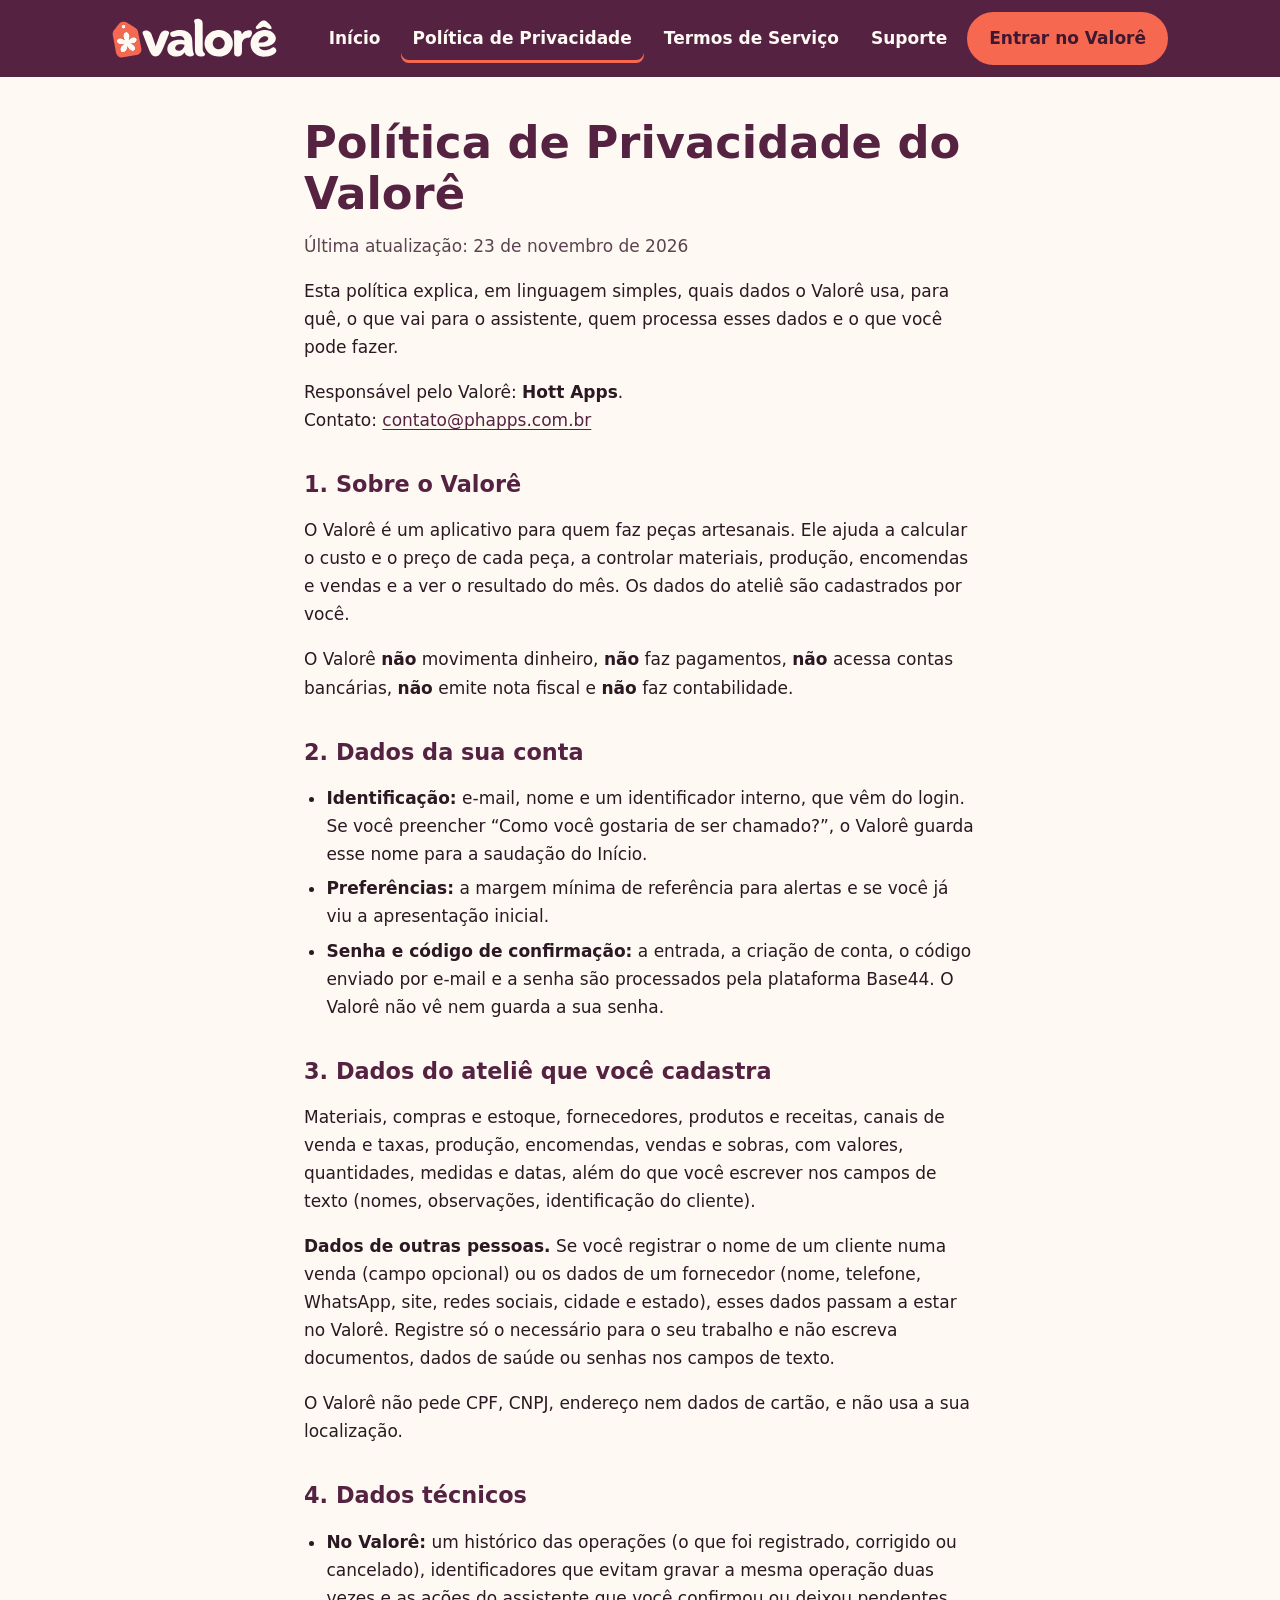
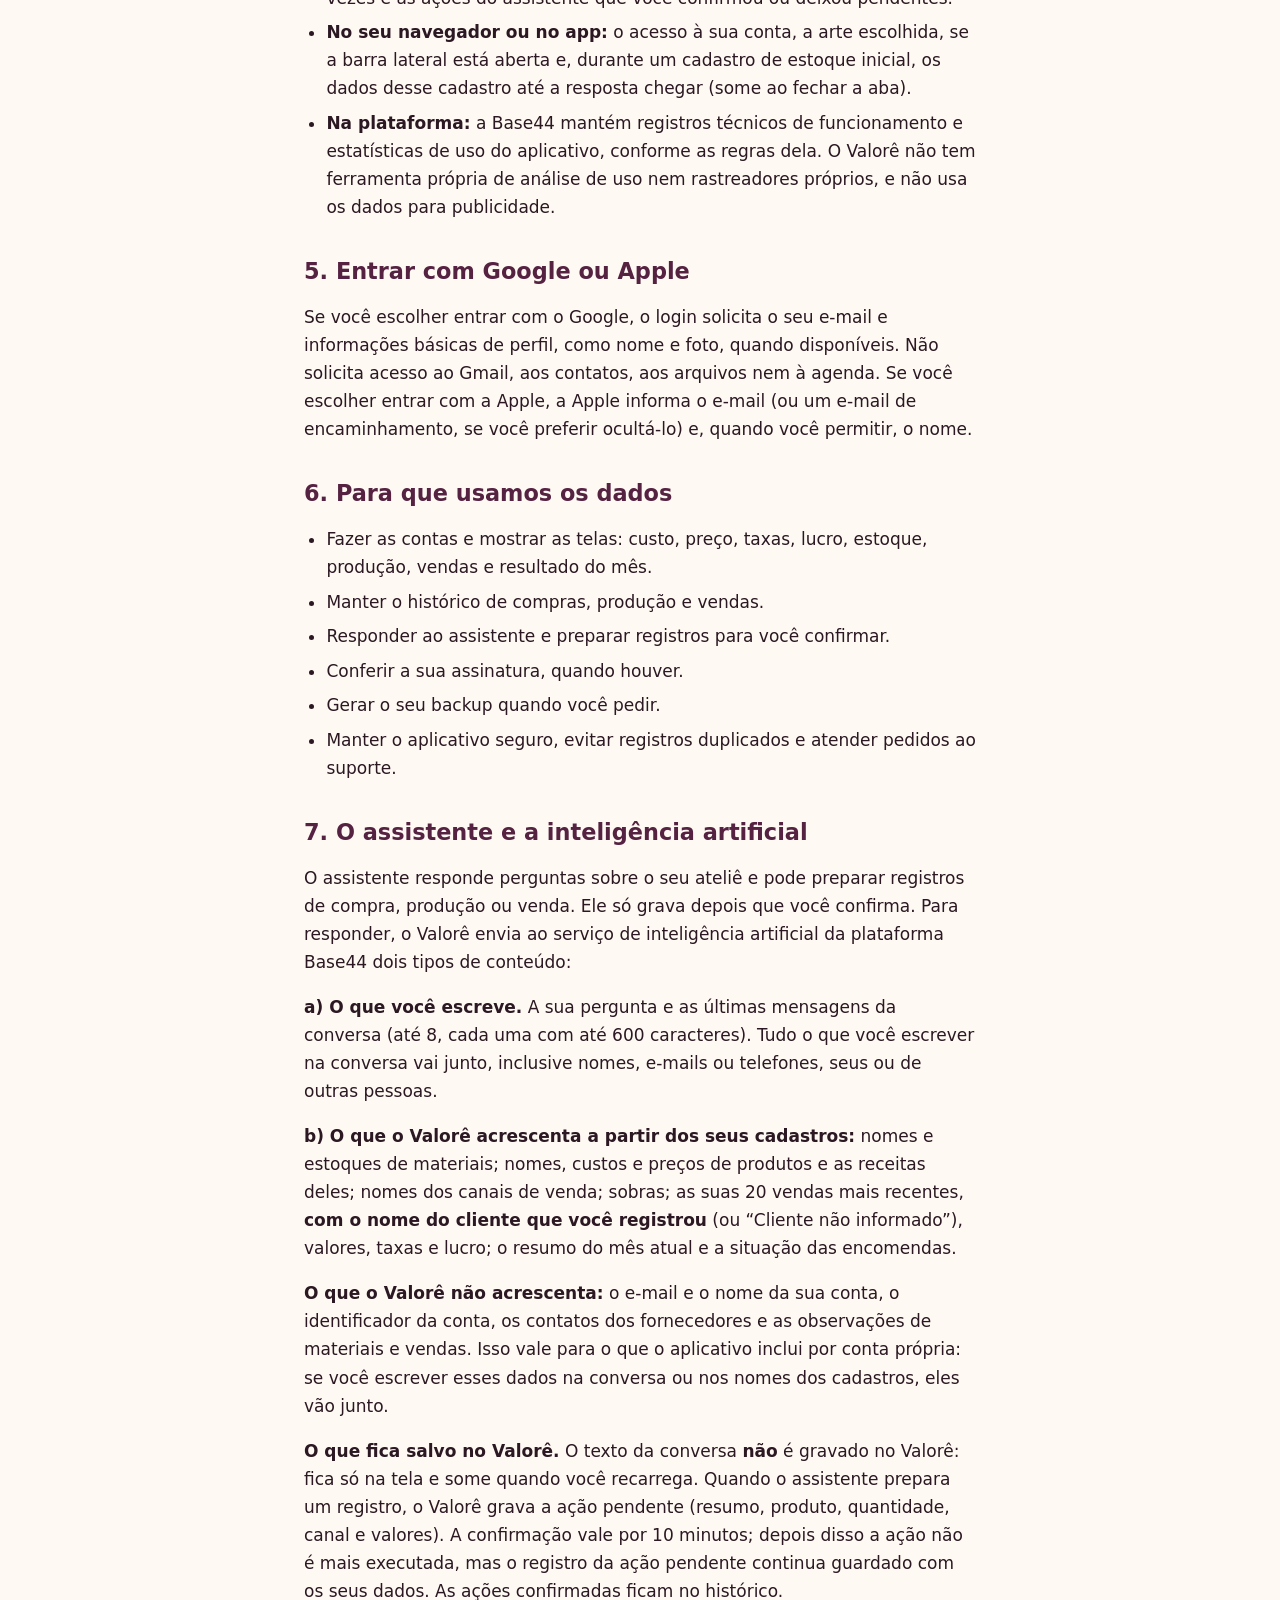
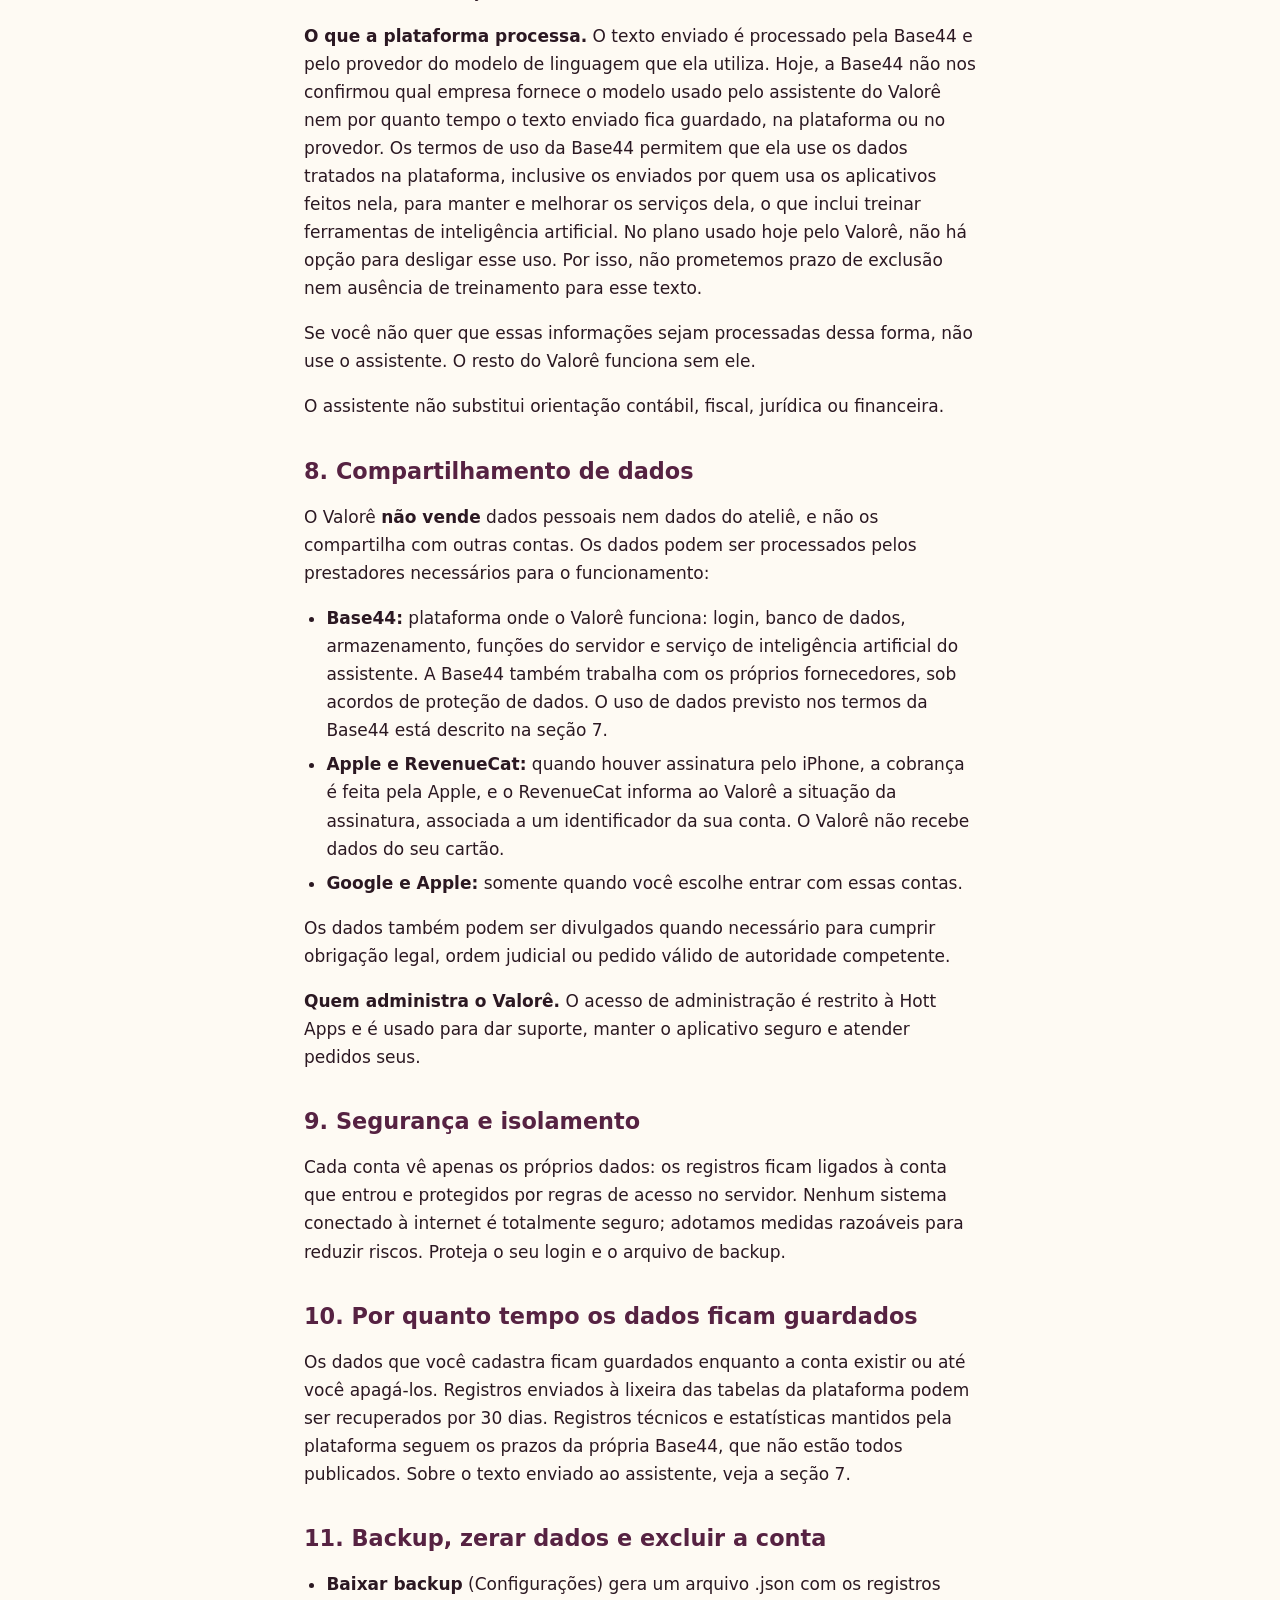
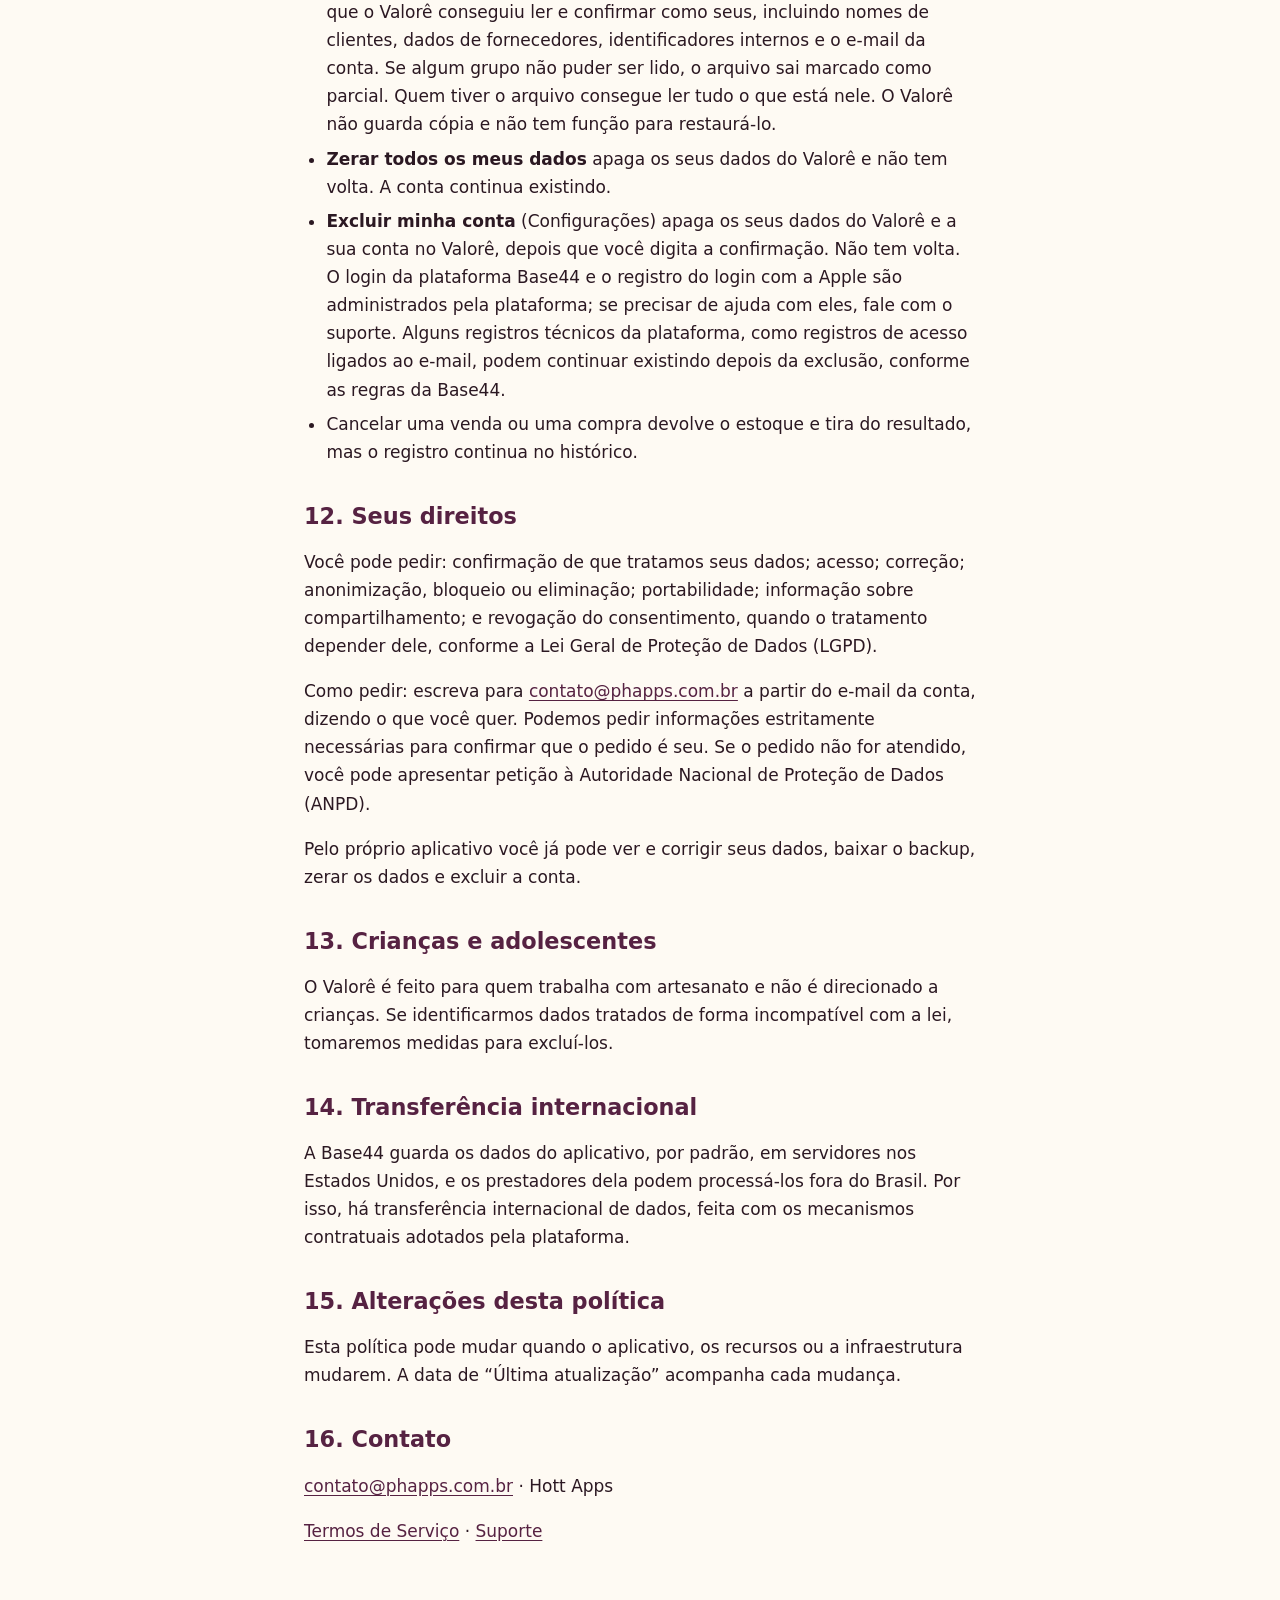
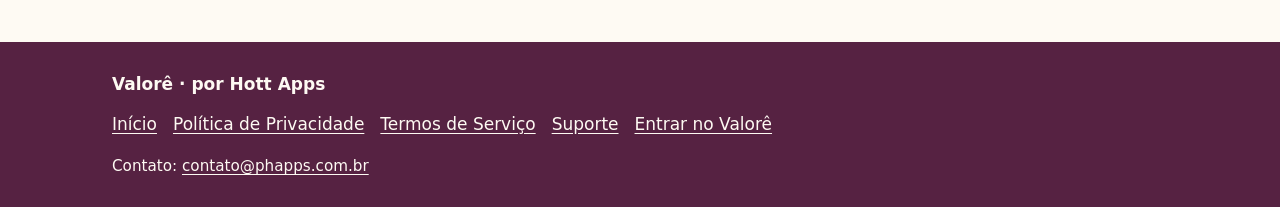
==== commit 42e58bfd: "Política de Privacidade (Hott Apps)" ====
--- a/privacidade/index.html
+++ b/privacidade/index.html
@@ -70,14 +70,14 @@
   <p><strong>b) O que o Valorê acrescenta a partir dos seus cadastros:</strong> nomes e estoques de materiais; nomes, custos e preços de produtos e as receitas deles; nomes dos canais de venda; sobras; as suas 20 vendas mais recentes, <strong>com o nome do cliente que você registrou</strong> (ou &ldquo;Cliente não informado&rdquo;), valores, taxas e lucro; o resumo do mês atual e a situação das encomendas.</p>
   <p><strong>O que o Valorê não acrescenta:</strong> o e-mail e o nome da sua conta, o identificador da conta, os contatos dos fornecedores e as observações de materiais e vendas. Isso vale para o que o aplicativo inclui por conta própria: se você escrever esses dados na conversa ou nos nomes dos cadastros, eles vão junto.</p>
   <p><strong>O que fica salvo no Valorê.</strong> O texto da conversa <strong>não</strong> é gravado no Valorê: fica só na tela e some quando você recarrega. Quando o assistente prepara um registro, o Valorê grava a ação pendente (resumo, produto, quantidade, canal e valores). A confirmação vale por 10 minutos; depois disso a ação não é mais executada, mas o registro da ação pendente continua guardado com os seus dados. As ações confirmadas ficam no histórico.</p>
-  <p><strong>O que a plataforma processa.</strong> O texto enviado é processado pela Base44 e pelo provedor do modelo de linguagem que ela utiliza. Hoje, a Base44 não nos confirmou qual empresa fornece o modelo usado pelo assistente do Valorê nem por quanto tempo o texto enviado fica guardado, na plataforma ou no provedor. A documentação da Base44 informa que, nos planos diferentes do Enterprise (o Valorê usa hoje um desses planos), os dados podem ser usados para treinar modelos de inteligência artificial, sem opção para desligar. Por isso, não prometemos prazo de exclusão nem ausência de treinamento para esse texto.</p>
+  <p><strong>O que a plataforma processa.</strong> O texto enviado é processado pela Base44 e pelo provedor do modelo de linguagem que ela utiliza. Hoje, a Base44 não nos confirmou qual empresa fornece o modelo usado pelo assistente do Valorê nem por quanto tempo o texto enviado fica guardado, na plataforma ou no provedor. Os termos de uso da Base44 permitem que ela use os dados tratados na plataforma, inclusive os enviados por quem usa os aplicativos feitos nela, para manter e melhorar os serviços dela, o que inclui treinar ferramentas de inteligência artificial. No plano usado hoje pelo Valorê, não há opção para desligar esse uso. Por isso, não prometemos prazo de exclusão nem ausência de treinamento para esse texto.</p>
   <p>Se você não quer que essas informações sejam processadas dessa forma, não use o assistente. O resto do Valorê funciona sem ele.</p>
   <p>O assistente não substitui orientação contábil, fiscal, jurídica ou financeira.</p>
 
   <h2>8. Compartilhamento de dados</h2>
   <p>O Valorê <strong>não vende</strong> dados pessoais nem dados do ateliê, e não os compartilha com outras contas. Os dados podem ser processados pelos prestadores necessários para o funcionamento:</p>
   <ul>
-    <li><strong>Base44:</strong> plataforma onde o Valorê funciona: login, banco de dados, armazenamento, funções do servidor e serviço de inteligência artificial do assistente. A Base44 também trabalha com os próprios fornecedores, sob acordos de proteção de dados.</li>
+    <li><strong>Base44:</strong> plataforma onde o Valorê funciona: login, banco de dados, armazenamento, funções do servidor e serviço de inteligência artificial do assistente. A Base44 também trabalha com os próprios fornecedores, sob acordos de proteção de dados. O uso de dados previsto nos termos da Base44 está descrito na seção 7.</li>
     <li><strong>Apple e RevenueCat:</strong> quando houver assinatura pelo iPhone, a cobrança é feita pela Apple, e o RevenueCat informa ao Valorê a situação da assinatura, associada a um identificador da sua conta. O Valorê não recebe dados do seu cartão.</li>
     <li><strong>Google e Apple:</strong> somente quando você escolhe entrar com essas contas.</li>
   </ul>
@@ -94,7 +94,7 @@
   <ul>
     <li><strong>Baixar backup</strong> (Configurações) gera um arquivo .json com os registros que o Valorê conseguiu ler e confirmar como seus, incluindo nomes de clientes, dados de fornecedores, identificadores internos e o e-mail da conta. Se algum grupo não puder ser lido, o arquivo sai marcado como parcial. Quem tiver o arquivo consegue ler tudo o que está nele. O Valorê não guarda cópia e não tem função para restaurá-lo.</li>
     <li><strong>Zerar todos os meus dados</strong> apaga os seus dados do Valorê e não tem volta. A conta continua existindo.</li>
-    <li><strong>Excluir minha conta</strong> (Configurações) apaga os seus dados do Valorê e a sua conta no Valorê, depois que você digita a confirmação. Não tem volta. O login da plataforma Base44 e o registro do login com a Apple são administrados pela plataforma; se precisar de ajuda com eles, fale com o suporte.</li>
+    <li><strong>Excluir minha conta</strong> (Configurações) apaga os seus dados do Valorê e a sua conta no Valorê, depois que você digita a confirmação. Não tem volta. O login da plataforma Base44 e o registro do login com a Apple são administrados pela plataforma; se precisar de ajuda com eles, fale com o suporte. Alguns registros técnicos da plataforma, como registros de acesso ligados ao e-mail, podem continuar existindo depois da exclusão, conforme as regras da Base44.</li>
     <li>Cancelar uma venda ou uma compra devolve o estoque e tira do resultado, mas o registro continua no histórico.</li>
   </ul>
 
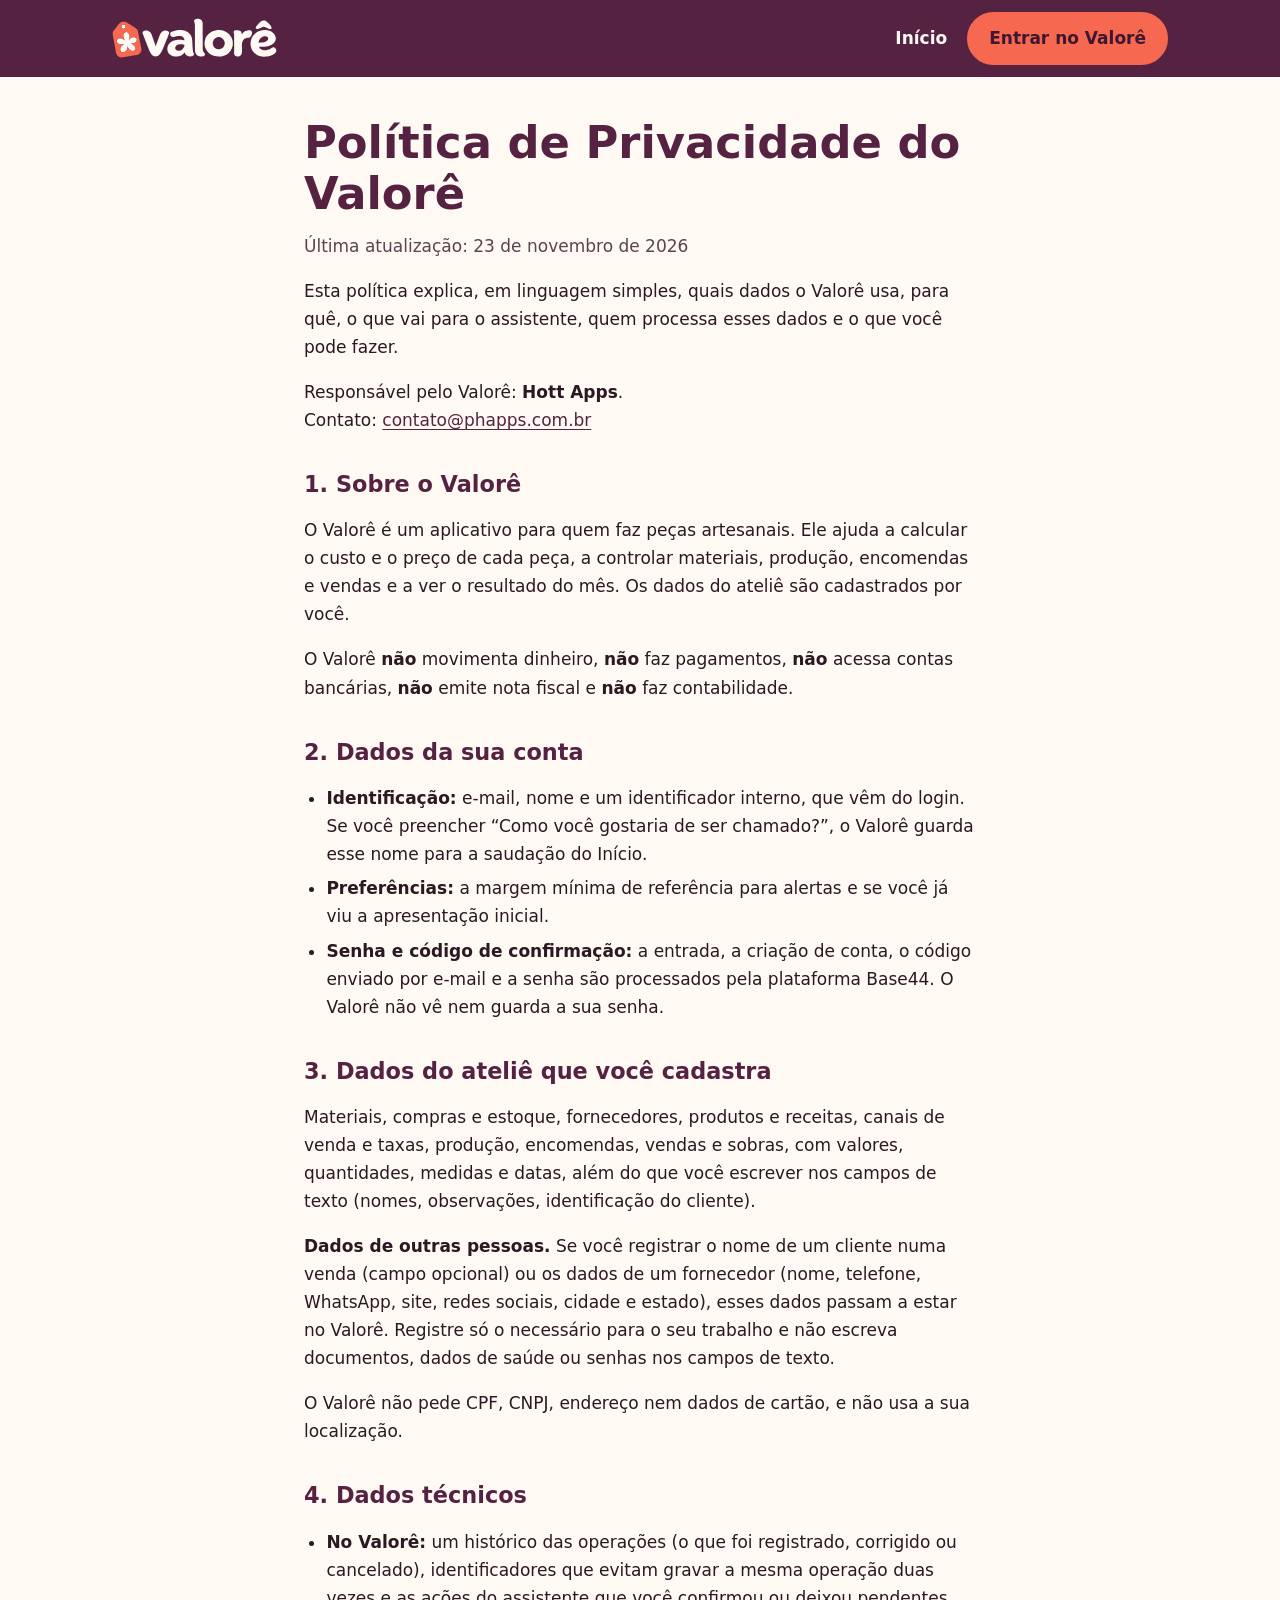
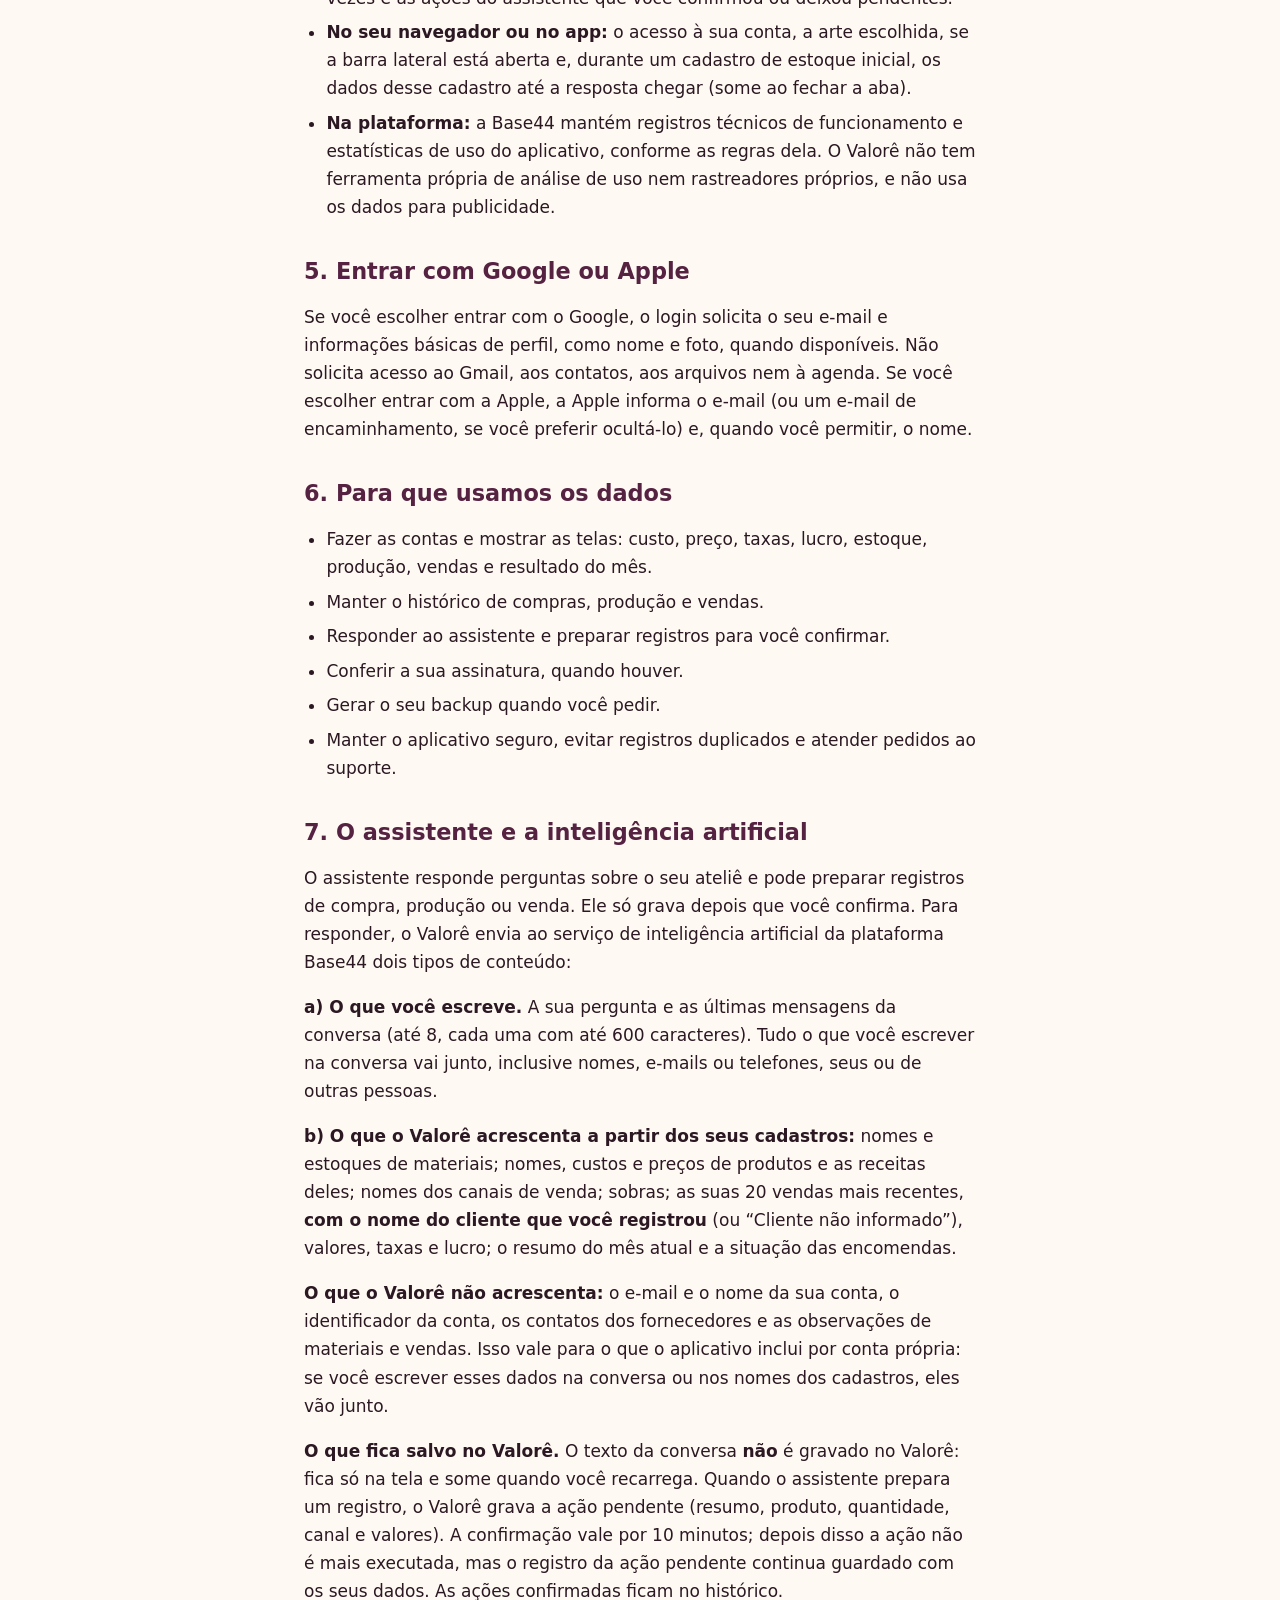
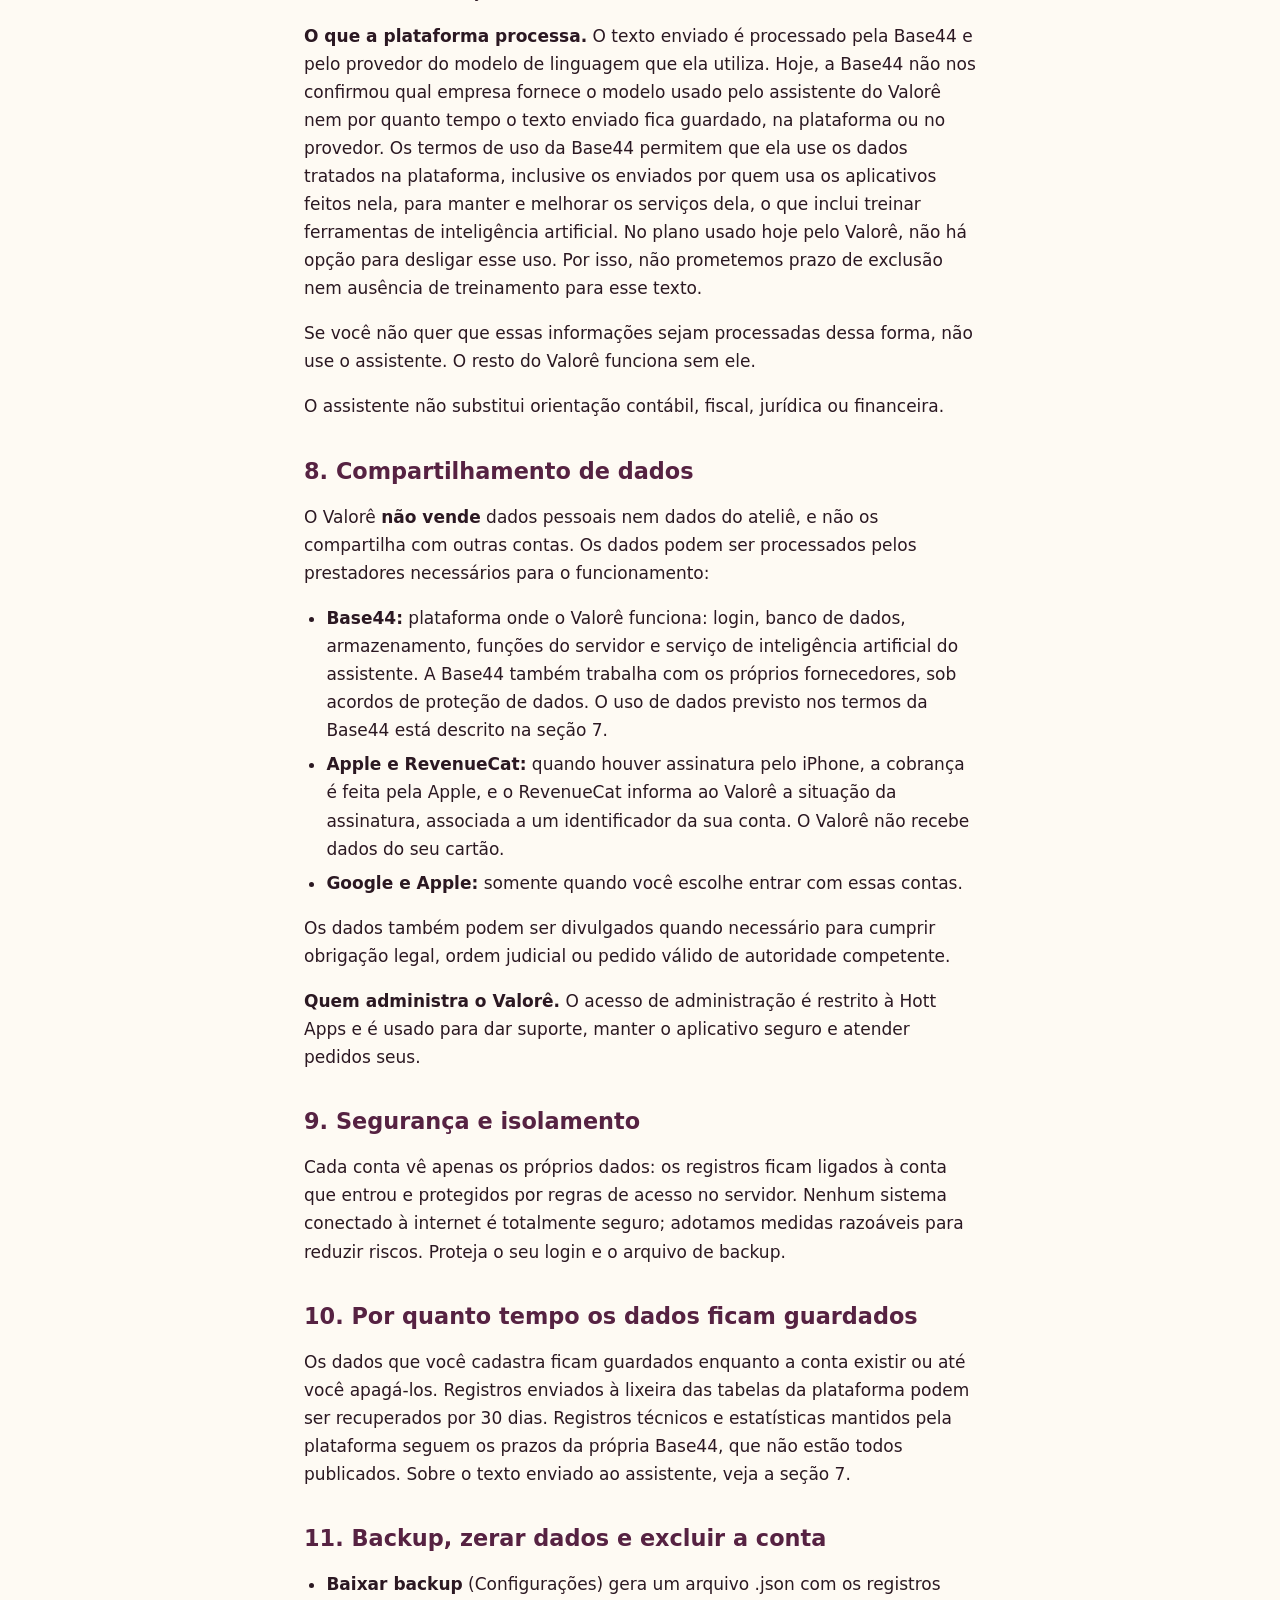
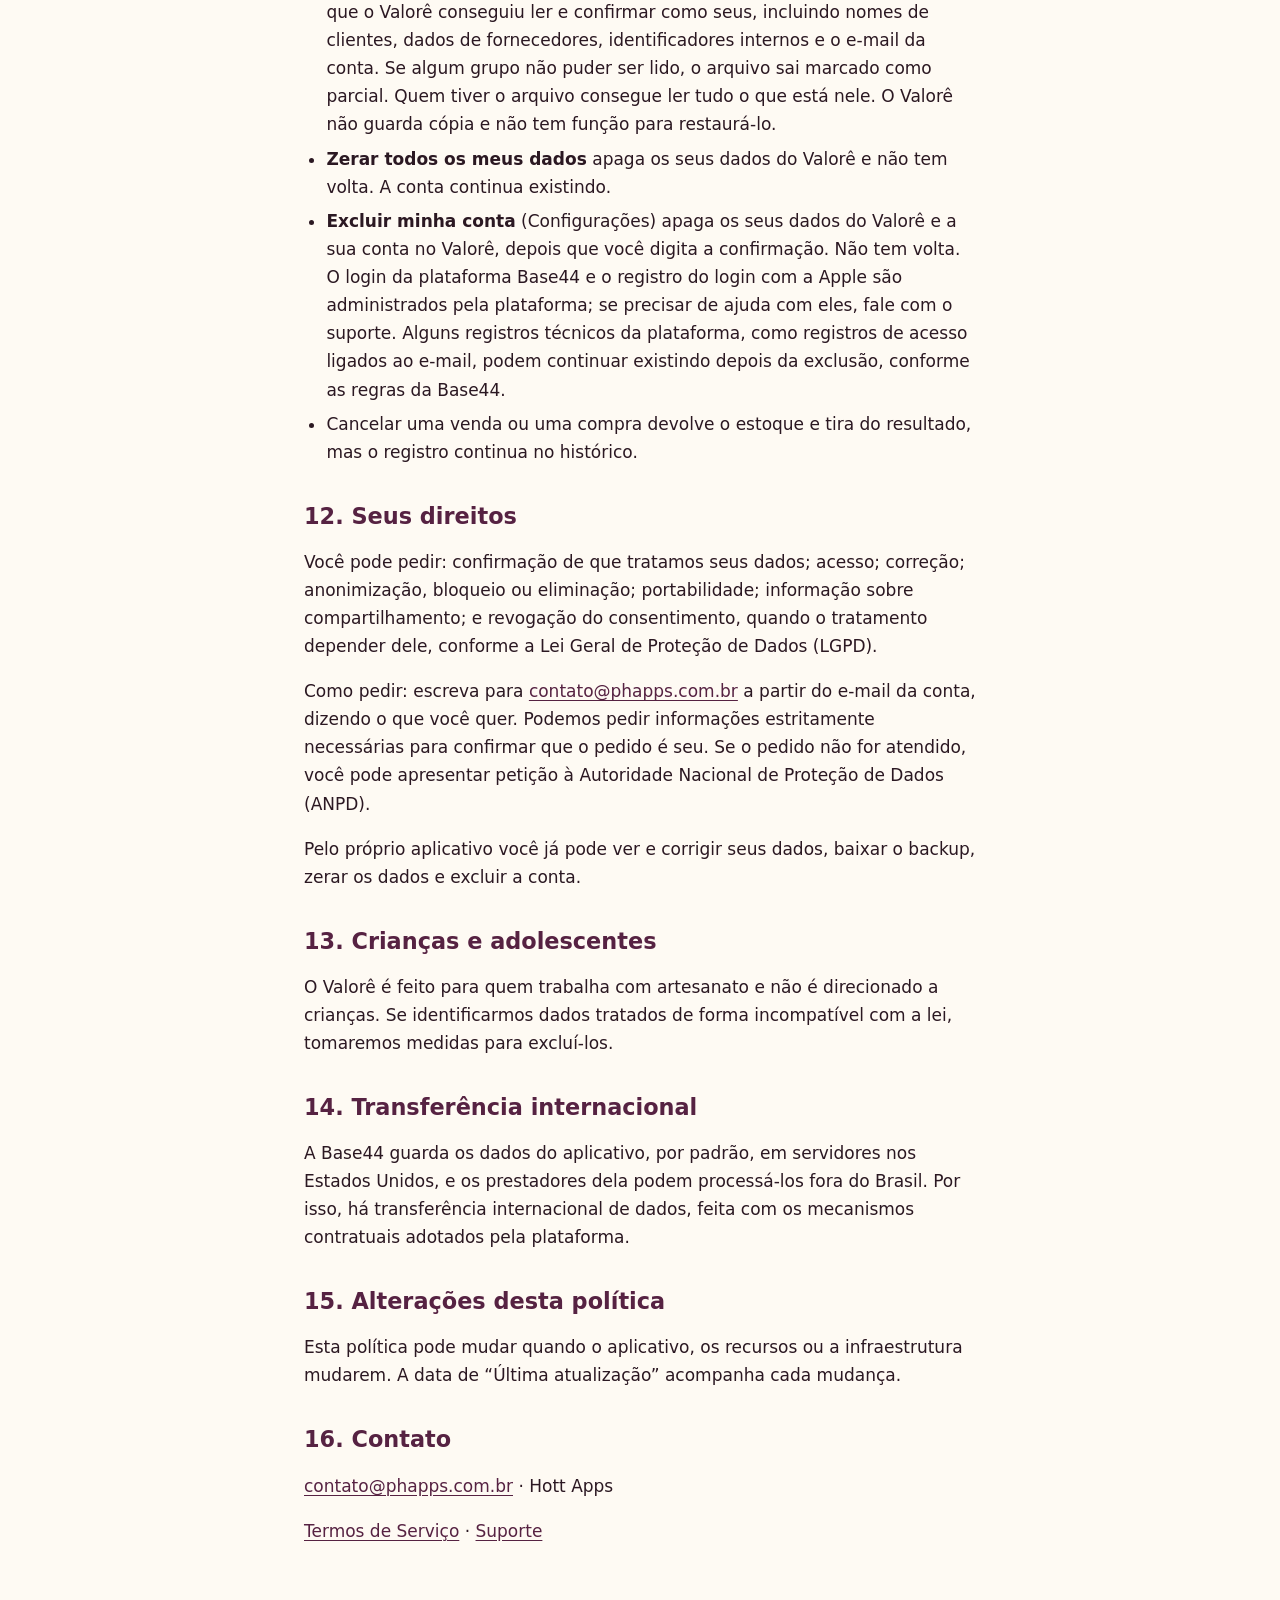
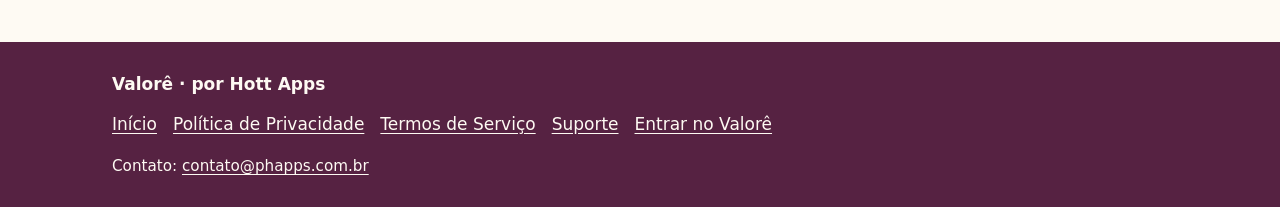
==== commit ae3542bd: "Apresente o Valorê às artesãs com exemplo de venda, telas e sete dias grátis" ====
--- a/privacidade/index.html
+++ b/privacidade/index.html
@@ -17,7 +17,7 @@
 <header class="topo">
   <div class="faixa">
     <a class="marca" href="/" aria-label="Valorê — página inicial"><img src="/marca/valore-logo-fundo-escuro.svg" alt="Valorê" width="165" height="40"></a>
-    <nav aria-label="Principal"><a href="/">Início</a><a href="/privacidade/" aria-current="page">Política de Privacidade</a><a href="/termos/">Termos de Serviço</a><a href="/suporte/">Suporte</a><a class="botao botao-coral" href="https://valore.art.br">Entrar no Valorê</a></nav>
+    <nav aria-label="Principal"><a href="/">Início</a><a class="botao botao-coral" href="https://valore.art.br">Entrar no Valorê</a></nav>
   </div>
 </header>
 <main id="conteudo">
@@ -121,7 +121,7 @@
 <footer class="rodape">
   <div class="faixa">
     <p class="rodape-marca">Valorê &middot; <span>por Hott Apps</span></p>
-    <nav aria-label="Rodapé"><a href="/">Início</a><a href="/privacidade/">Política de Privacidade</a><a href="/termos/">Termos de Serviço</a><a href="/suporte/">Suporte</a><a href="https://valore.art.br">Entrar no Valorê</a></nav>
+    <nav aria-label="Rodapé"><a href="/">Início</a><a href="/privacidade/" aria-current="page">Política de Privacidade</a><a href="/termos/">Termos de Serviço</a><a href="/suporte/">Suporte</a><a href="https://valore.art.br">Entrar no Valorê</a></nav>
     <p class="rodape-nota">Contato: <a href="mailto:contato@phapps.com.br">contato@phapps.com.br</a></p>
   </div>
 </footer>
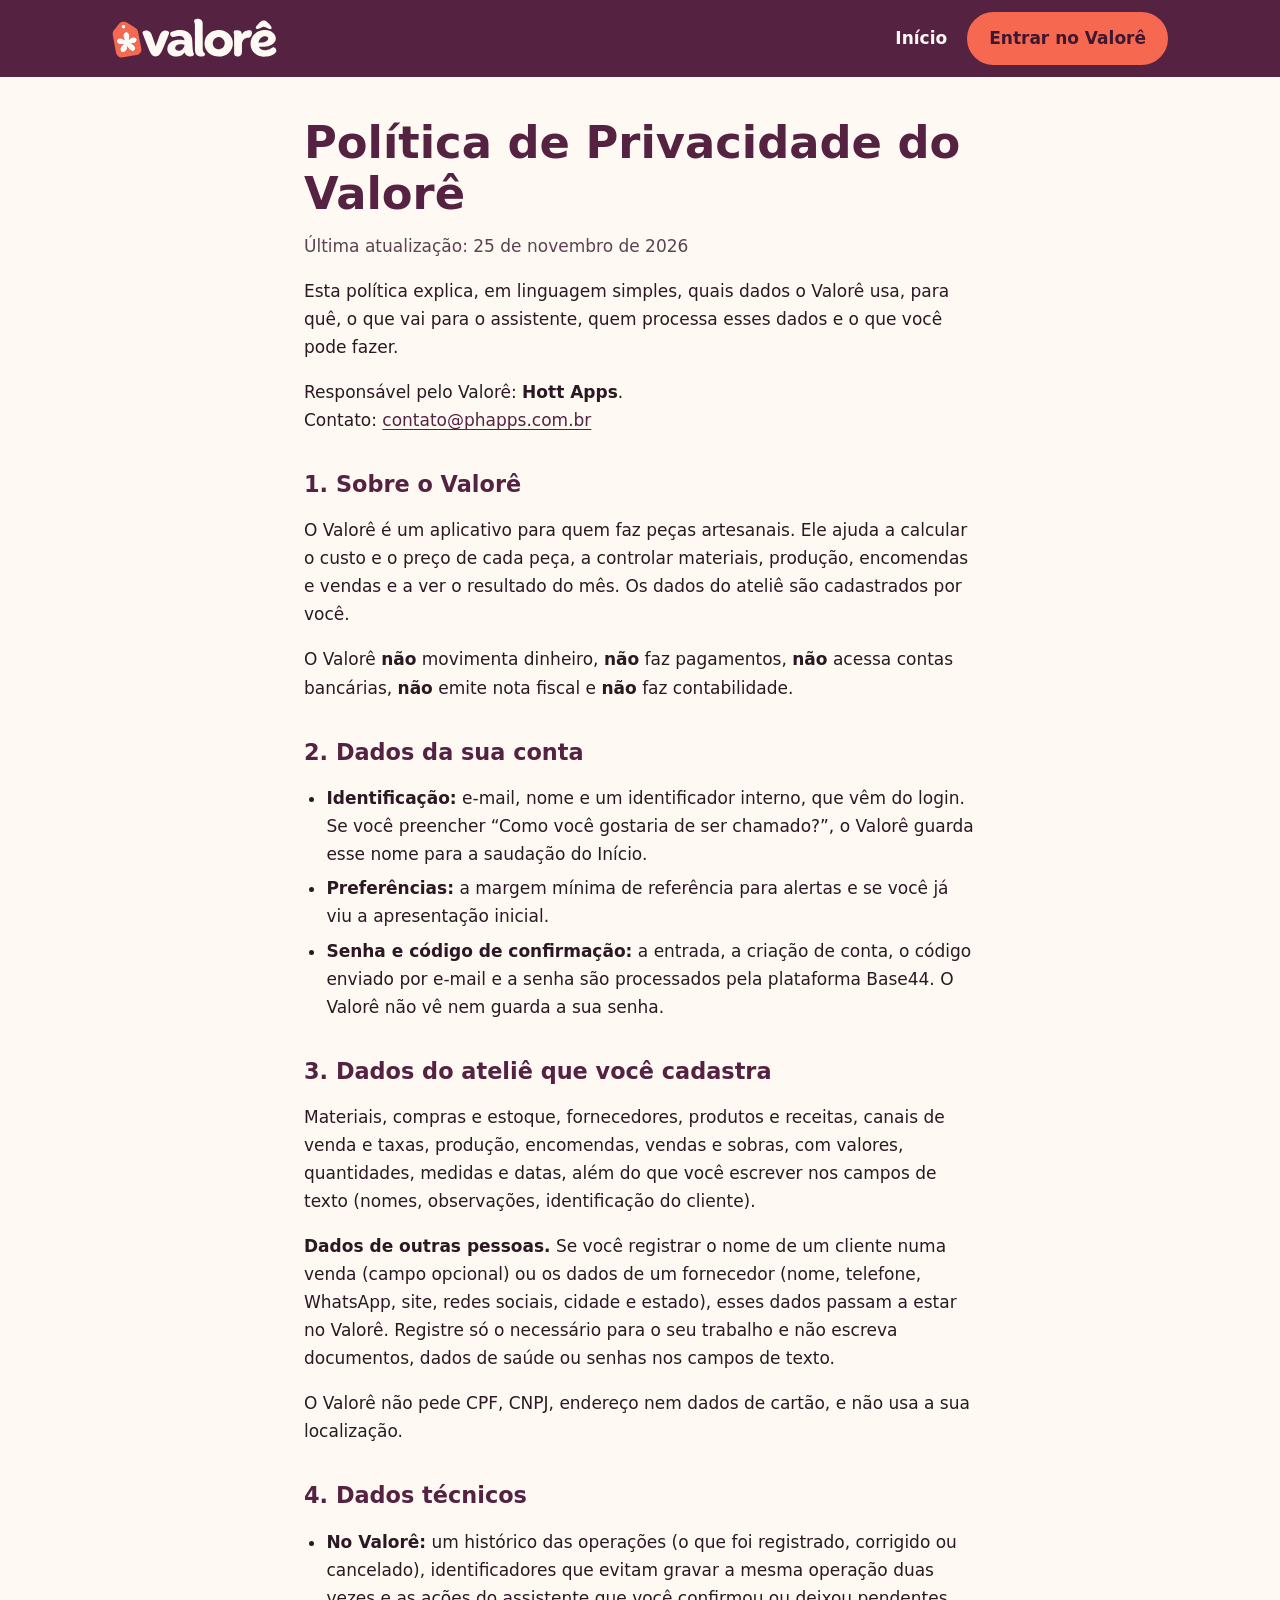
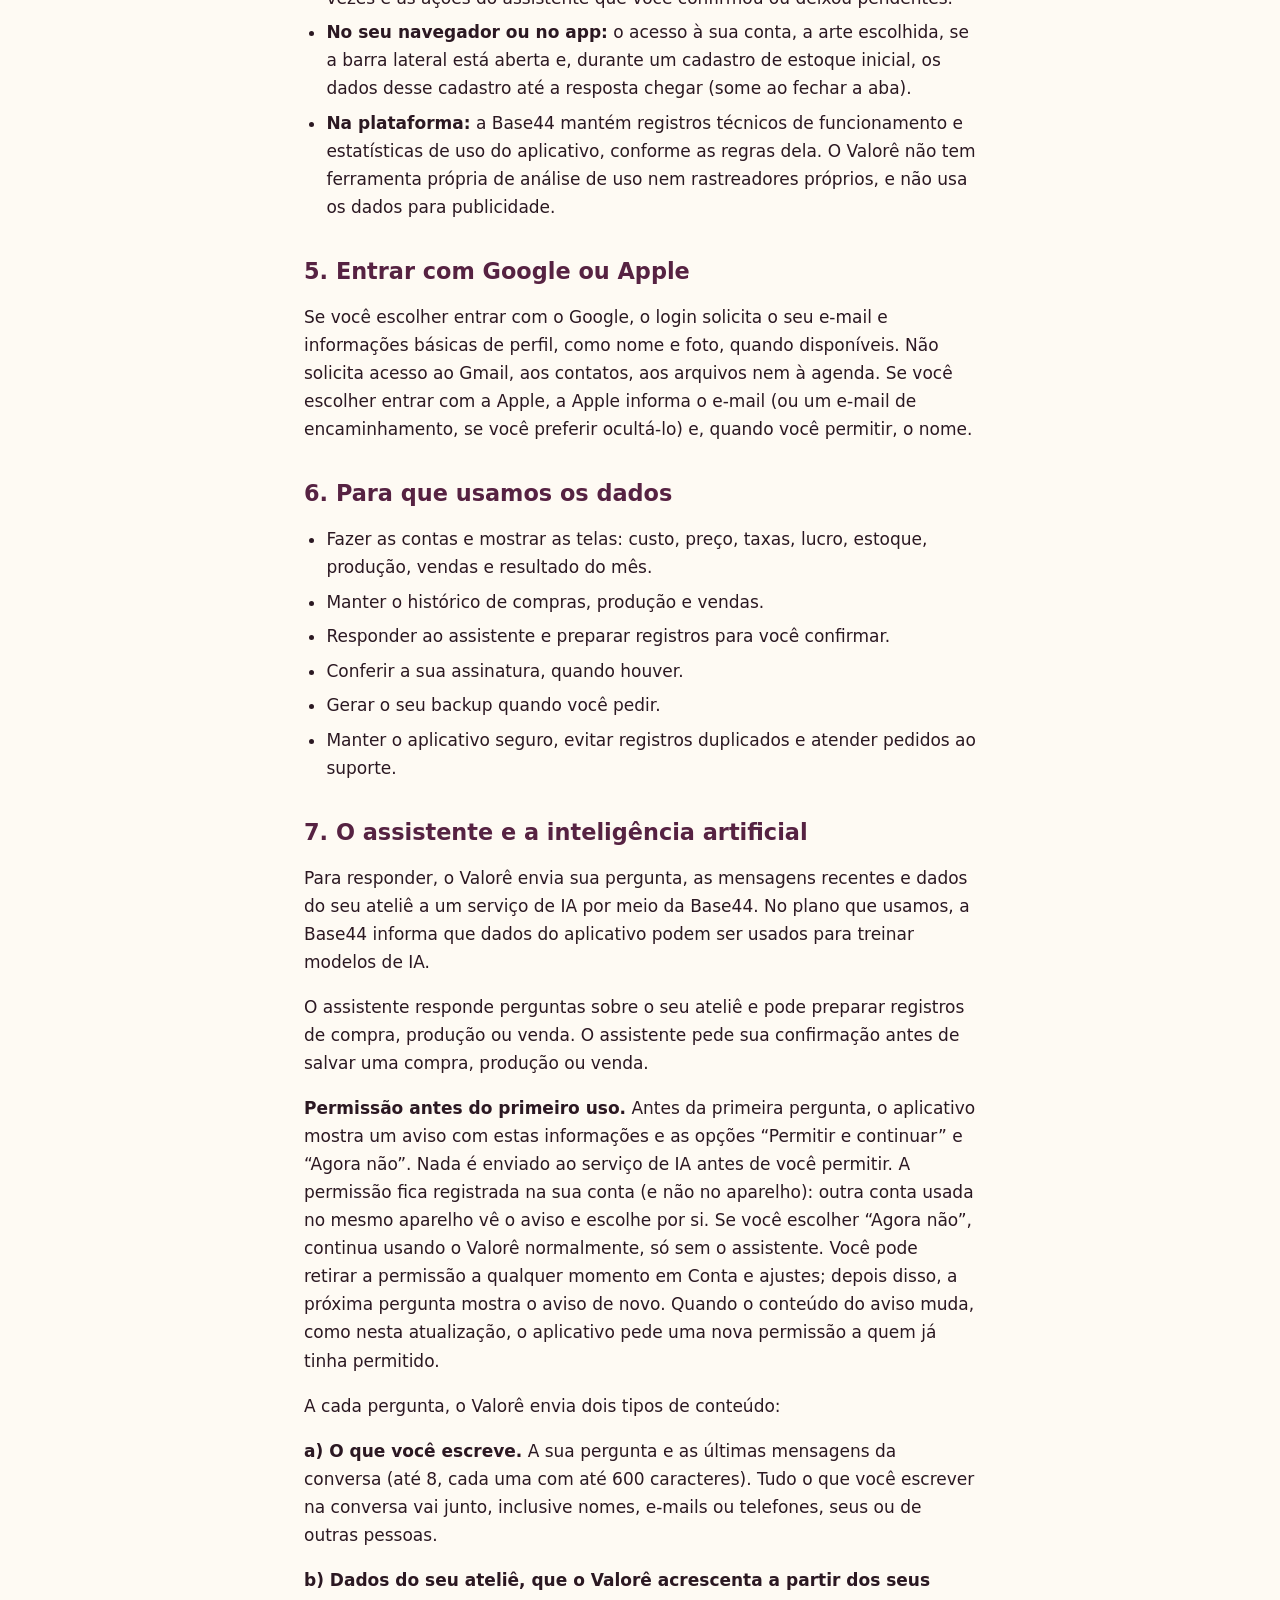
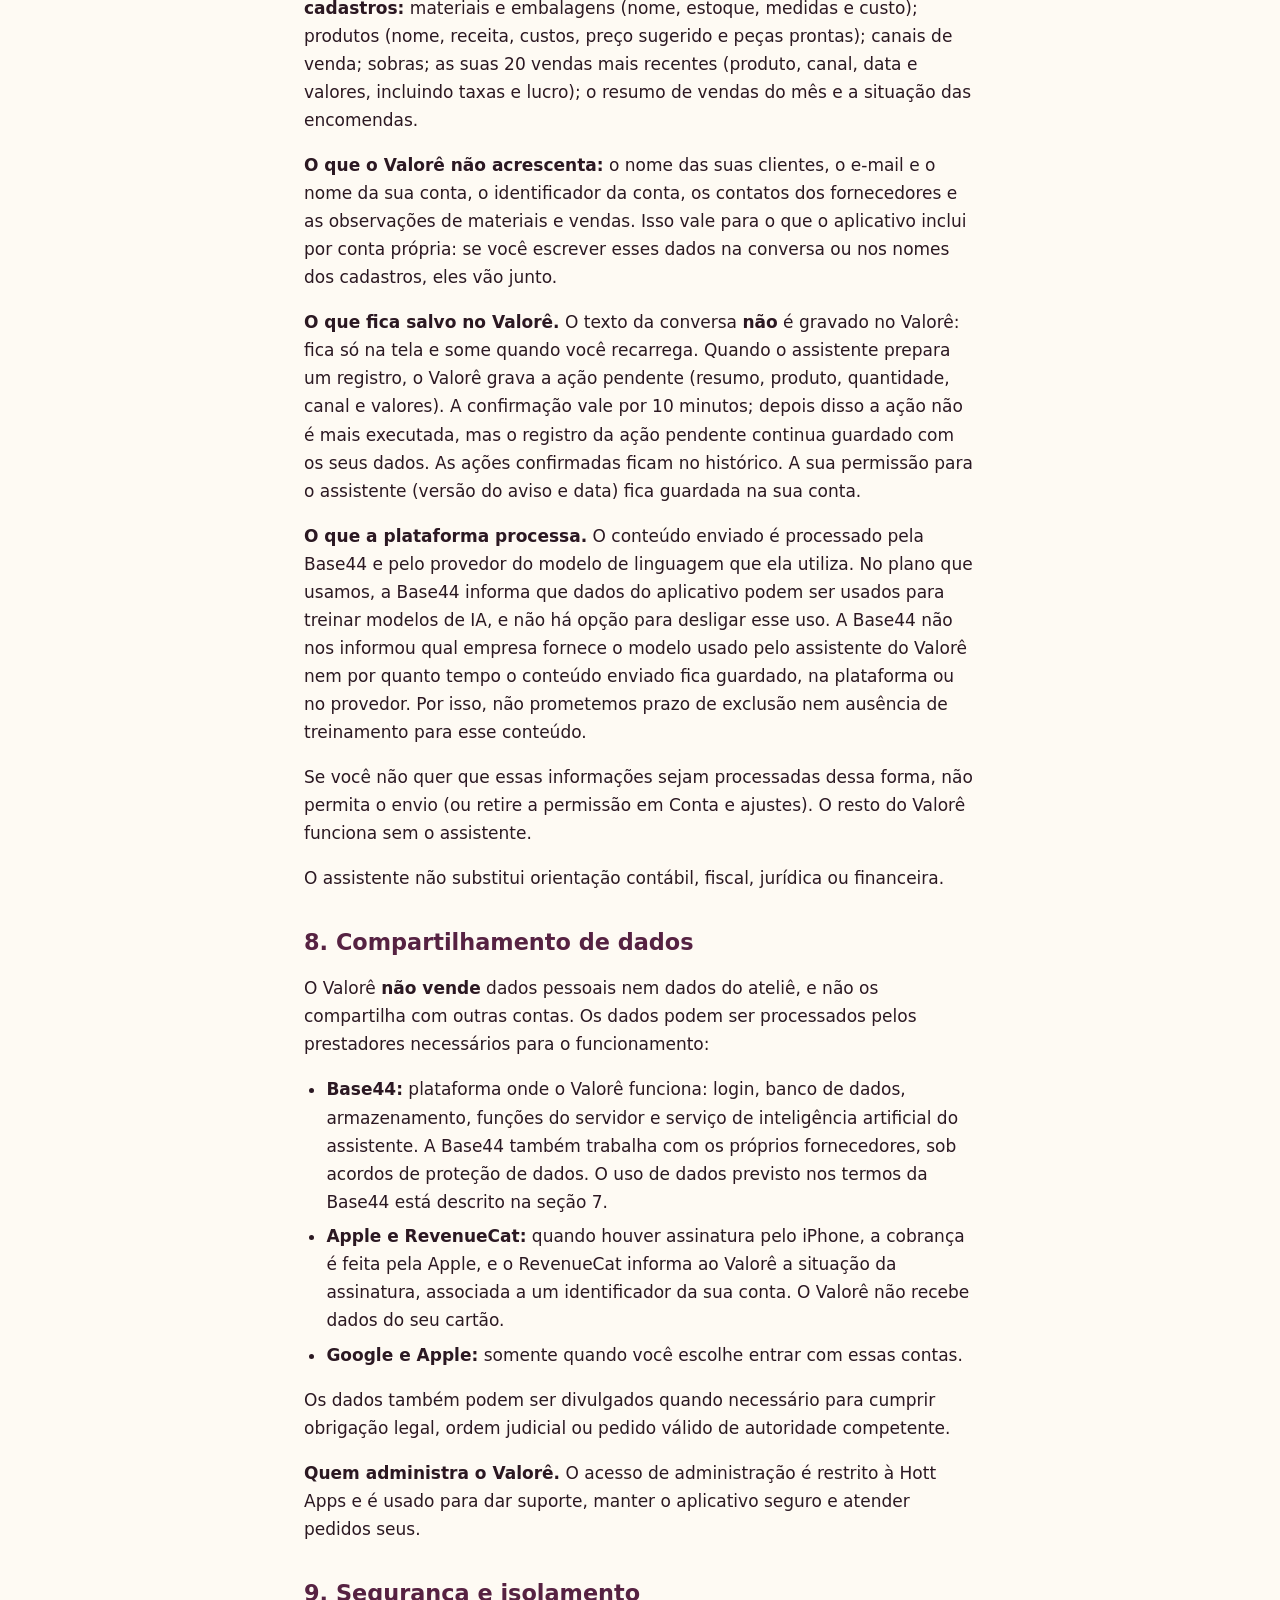
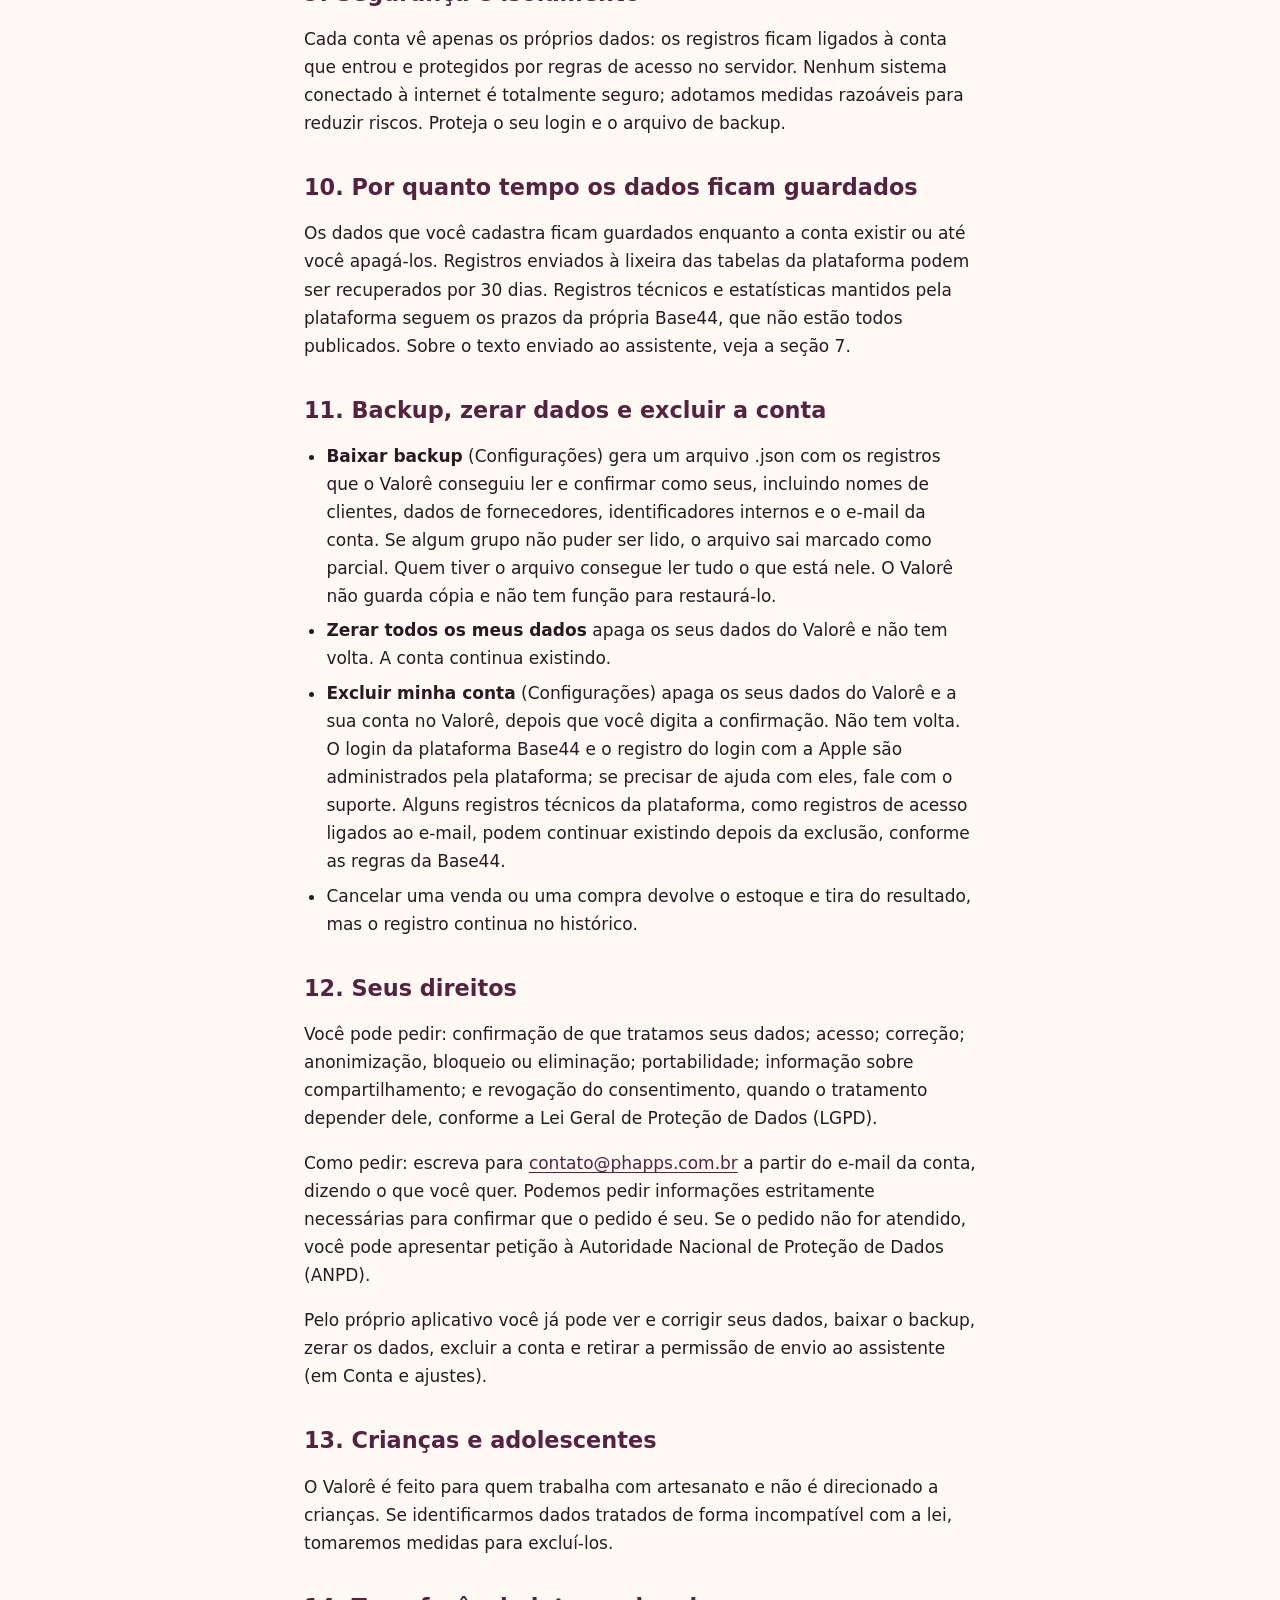
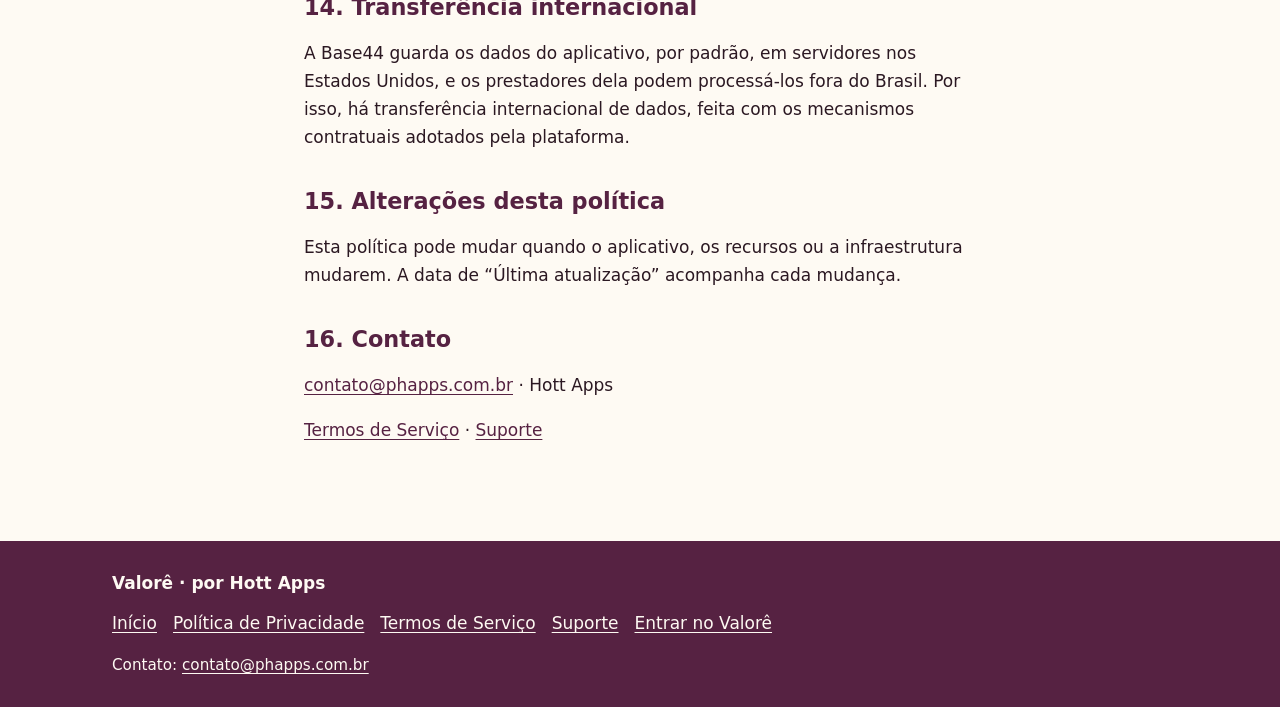
==== commit 70b6fab1: "Privacidade: aviso do assistente, sem nome de clientes e novo aceite (R131)" ====
--- a/privacidade/index.html
+++ b/privacidade/index.html
@@ -24,7 +24,7 @@
 
 <article class="coluna texto">
   <h1>Política de Privacidade do Valorê</h1>
-  <p class="data">Última atualização: 23 de novembro de 2026</p>
+  <p class="data">Última atualização: 25 de novembro de 2026</p>
   <p>Esta política explica, em linguagem simples, quais dados o Valorê usa, para quê, o que vai para o assistente, quem processa esses dados e o que você pode fazer.</p>
   <p>Responsável pelo Valorê: <strong>Hott Apps</strong>.<br>Contato: <a href="mailto:contato@phapps.com.br">contato@phapps.com.br</a></p>
 
@@ -65,13 +65,16 @@
   </ul>
 
   <h2>7. O assistente e a inteligência artificial</h2>
-  <p>O assistente responde perguntas sobre o seu ateliê e pode preparar registros de compra, produção ou venda. Ele só grava depois que você confirma. Para responder, o Valorê envia ao serviço de inteligência artificial da plataforma Base44 dois tipos de conteúdo:</p>
+  <p>Para responder, o Valorê envia sua pergunta, as mensagens recentes e dados do seu ateliê a um serviço de IA por meio da Base44. No plano que usamos, a Base44 informa que dados do aplicativo podem ser usados para treinar modelos de IA.</p>
+  <p>O assistente responde perguntas sobre o seu ateliê e pode preparar registros de compra, produção ou venda. O assistente pede sua confirmação antes de salvar uma compra, produção ou venda.</p>
+  <p><strong>Permissão antes do primeiro uso.</strong> Antes da primeira pergunta, o aplicativo mostra um aviso com estas informações e as opções &ldquo;Permitir e continuar&rdquo; e &ldquo;Agora não&rdquo;. Nada é enviado ao serviço de IA antes de você permitir. A permissão fica registrada na sua conta (e não no aparelho): outra conta usada no mesmo aparelho vê o aviso e escolhe por si. Se você escolher &ldquo;Agora não&rdquo;, continua usando o Valorê normalmente, só sem o assistente. Você pode retirar a permissão a qualquer momento em Conta e ajustes; depois disso, a próxima pergunta mostra o aviso de novo. Quando o conteúdo do aviso muda, como nesta atualização, o aplicativo pede uma nova permissão a quem já tinha permitido.</p>
+  <p>A cada pergunta, o Valorê envia dois tipos de conteúdo:</p>
   <p><strong>a) O que você escreve.</strong> A sua pergunta e as últimas mensagens da conversa (até 8, cada uma com até 600 caracteres). Tudo o que você escrever na conversa vai junto, inclusive nomes, e-mails ou telefones, seus ou de outras pessoas.</p>
-  <p><strong>b) O que o Valorê acrescenta a partir dos seus cadastros:</strong> nomes e estoques de materiais; nomes, custos e preços de produtos e as receitas deles; nomes dos canais de venda; sobras; as suas 20 vendas mais recentes, <strong>com o nome do cliente que você registrou</strong> (ou &ldquo;Cliente não informado&rdquo;), valores, taxas e lucro; o resumo do mês atual e a situação das encomendas.</p>
-  <p><strong>O que o Valorê não acrescenta:</strong> o e-mail e o nome da sua conta, o identificador da conta, os contatos dos fornecedores e as observações de materiais e vendas. Isso vale para o que o aplicativo inclui por conta própria: se você escrever esses dados na conversa ou nos nomes dos cadastros, eles vão junto.</p>
-  <p><strong>O que fica salvo no Valorê.</strong> O texto da conversa <strong>não</strong> é gravado no Valorê: fica só na tela e some quando você recarrega. Quando o assistente prepara um registro, o Valorê grava a ação pendente (resumo, produto, quantidade, canal e valores). A confirmação vale por 10 minutos; depois disso a ação não é mais executada, mas o registro da ação pendente continua guardado com os seus dados. As ações confirmadas ficam no histórico.</p>
-  <p><strong>O que a plataforma processa.</strong> O texto enviado é processado pela Base44 e pelo provedor do modelo de linguagem que ela utiliza. Hoje, a Base44 não nos confirmou qual empresa fornece o modelo usado pelo assistente do Valorê nem por quanto tempo o texto enviado fica guardado, na plataforma ou no provedor. Os termos de uso da Base44 permitem que ela use os dados tratados na plataforma, inclusive os enviados por quem usa os aplicativos feitos nela, para manter e melhorar os serviços dela, o que inclui treinar ferramentas de inteligência artificial. No plano usado hoje pelo Valorê, não há opção para desligar esse uso. Por isso, não prometemos prazo de exclusão nem ausência de treinamento para esse texto.</p>
-  <p>Se você não quer que essas informações sejam processadas dessa forma, não use o assistente. O resto do Valorê funciona sem ele.</p>
+  <p><strong>b) Dados do seu ateliê, que o Valorê acrescenta a partir dos seus cadastros:</strong> materiais e embalagens (nome, estoque, medidas e custo); produtos (nome, receita, custos, preço sugerido e peças prontas); canais de venda; sobras; as suas 20 vendas mais recentes (produto, canal, data e valores, incluindo taxas e lucro); o resumo de vendas do mês e a situação das encomendas.</p>
+  <p><strong>O que o Valorê não acrescenta:</strong> o nome das suas clientes, o e-mail e o nome da sua conta, o identificador da conta, os contatos dos fornecedores e as observações de materiais e vendas. Isso vale para o que o aplicativo inclui por conta própria: se você escrever esses dados na conversa ou nos nomes dos cadastros, eles vão junto.</p>
+  <p><strong>O que fica salvo no Valorê.</strong> O texto da conversa <strong>não</strong> é gravado no Valorê: fica só na tela e some quando você recarrega. Quando o assistente prepara um registro, o Valorê grava a ação pendente (resumo, produto, quantidade, canal e valores). A confirmação vale por 10 minutos; depois disso a ação não é mais executada, mas o registro da ação pendente continua guardado com os seus dados. As ações confirmadas ficam no histórico. A sua permissão para o assistente (versão do aviso e data) fica guardada na sua conta.</p>
+  <p><strong>O que a plataforma processa.</strong> O conteúdo enviado é processado pela Base44 e pelo provedor do modelo de linguagem que ela utiliza. No plano que usamos, a Base44 informa que dados do aplicativo podem ser usados para treinar modelos de IA, e não há opção para desligar esse uso. A Base44 não nos informou qual empresa fornece o modelo usado pelo assistente do Valorê nem por quanto tempo o conteúdo enviado fica guardado, na plataforma ou no provedor. Por isso, não prometemos prazo de exclusão nem ausência de treinamento para esse conteúdo.</p>
+  <p>Se você não quer que essas informações sejam processadas dessa forma, não permita o envio (ou retire a permissão em Conta e ajustes). O resto do Valorê funciona sem o assistente.</p>
   <p>O assistente não substitui orientação contábil, fiscal, jurídica ou financeira.</p>
 
   <h2>8. Compartilhamento de dados</h2>
@@ -101,7 +104,7 @@
   <h2>12. Seus direitos</h2>
   <p>Você pode pedir: confirmação de que tratamos seus dados; acesso; correção; anonimização, bloqueio ou eliminação; portabilidade; informação sobre compartilhamento; e revogação do consentimento, quando o tratamento depender dele, conforme a Lei Geral de Proteção de Dados (LGPD).</p>
   <p>Como pedir: escreva para <a href="mailto:contato@phapps.com.br">contato@phapps.com.br</a> a partir do e-mail da conta, dizendo o que você quer. Podemos pedir informações estritamente necessárias para confirmar que o pedido é seu. Se o pedido não for atendido, você pode apresentar petição à Autoridade Nacional de Proteção de Dados (ANPD).</p>
-  <p>Pelo próprio aplicativo você já pode ver e corrigir seus dados, baixar o backup, zerar os dados e excluir a conta.</p>
+  <p>Pelo próprio aplicativo você já pode ver e corrigir seus dados, baixar o backup, zerar os dados, excluir a conta e retirar a permissão de envio ao assistente (em Conta e ajustes).</p>
 
   <h2>13. Crianças e adolescentes</h2>
   <p>O Valorê é feito para quem trabalha com artesanato e não é direcionado a crianças. Se identificarmos dados tratados de forma incompatível com a lei, tomaremos medidas para excluí-los.</p>
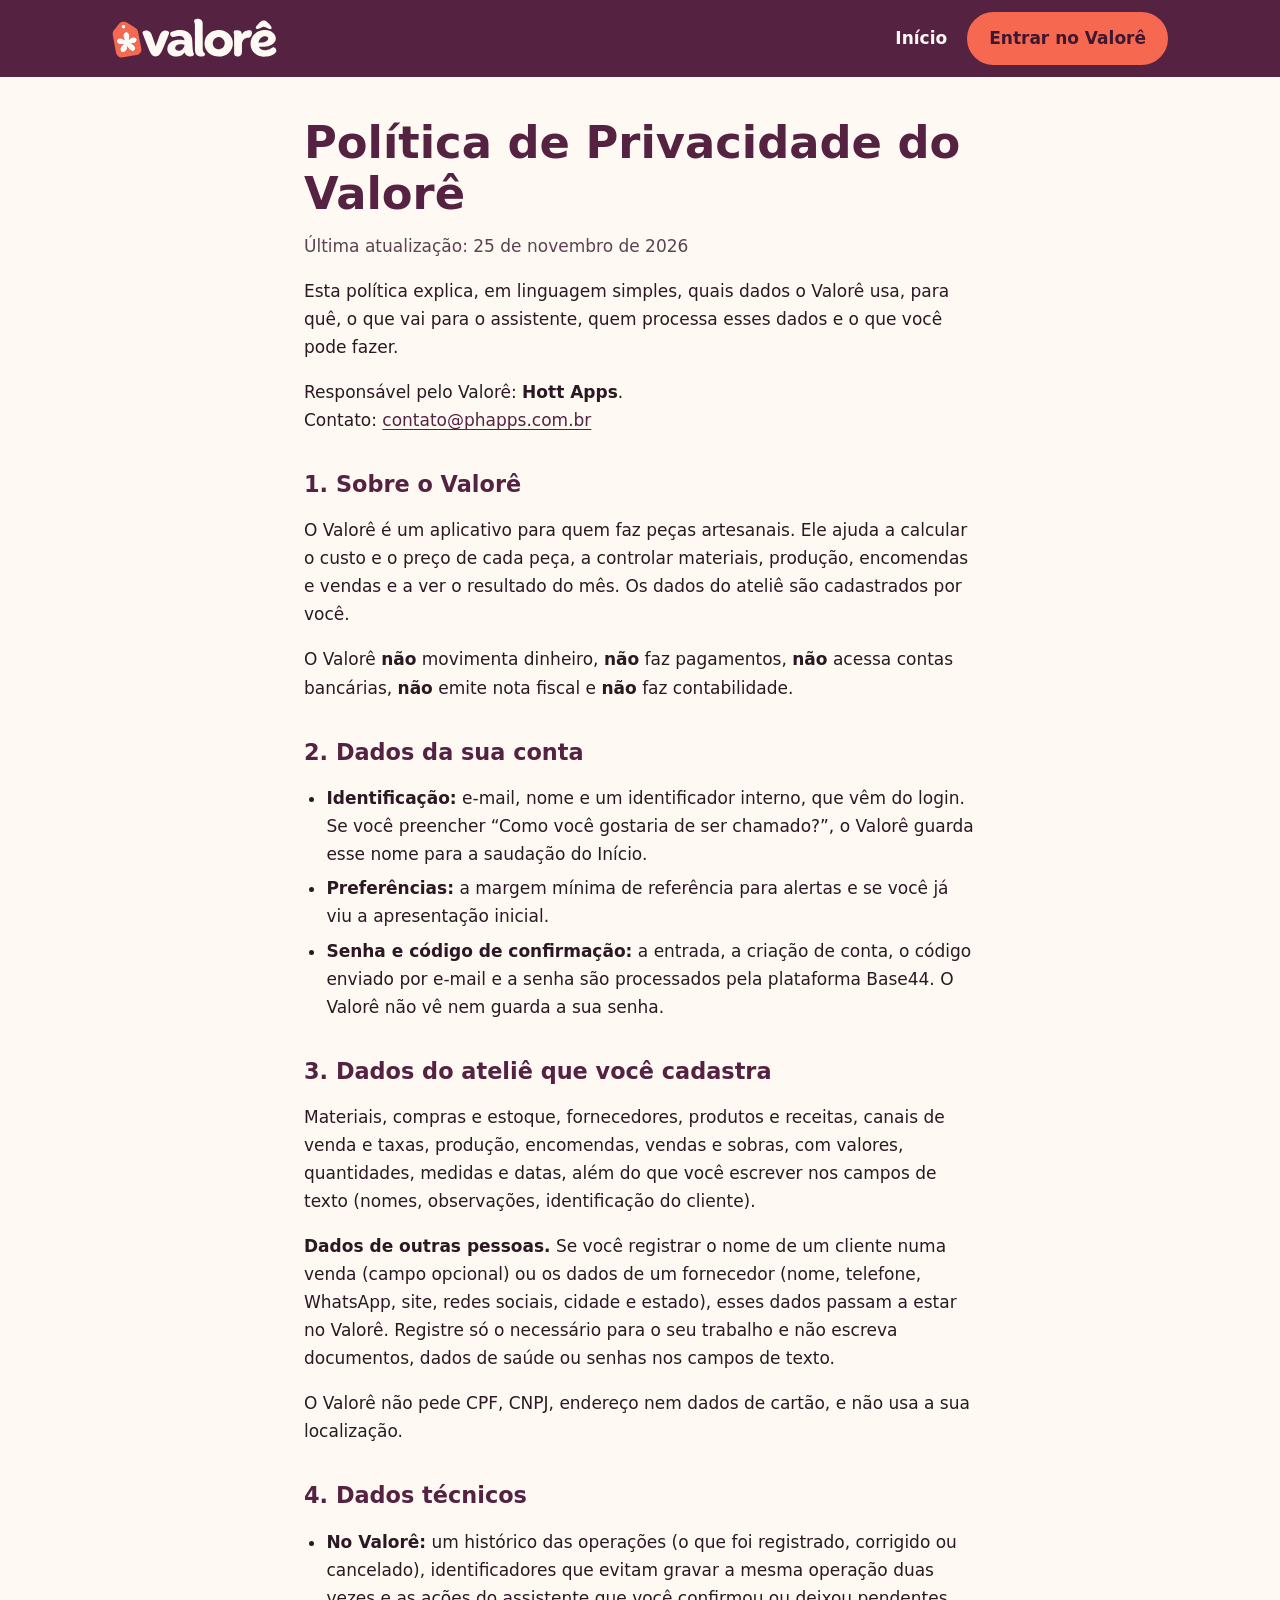
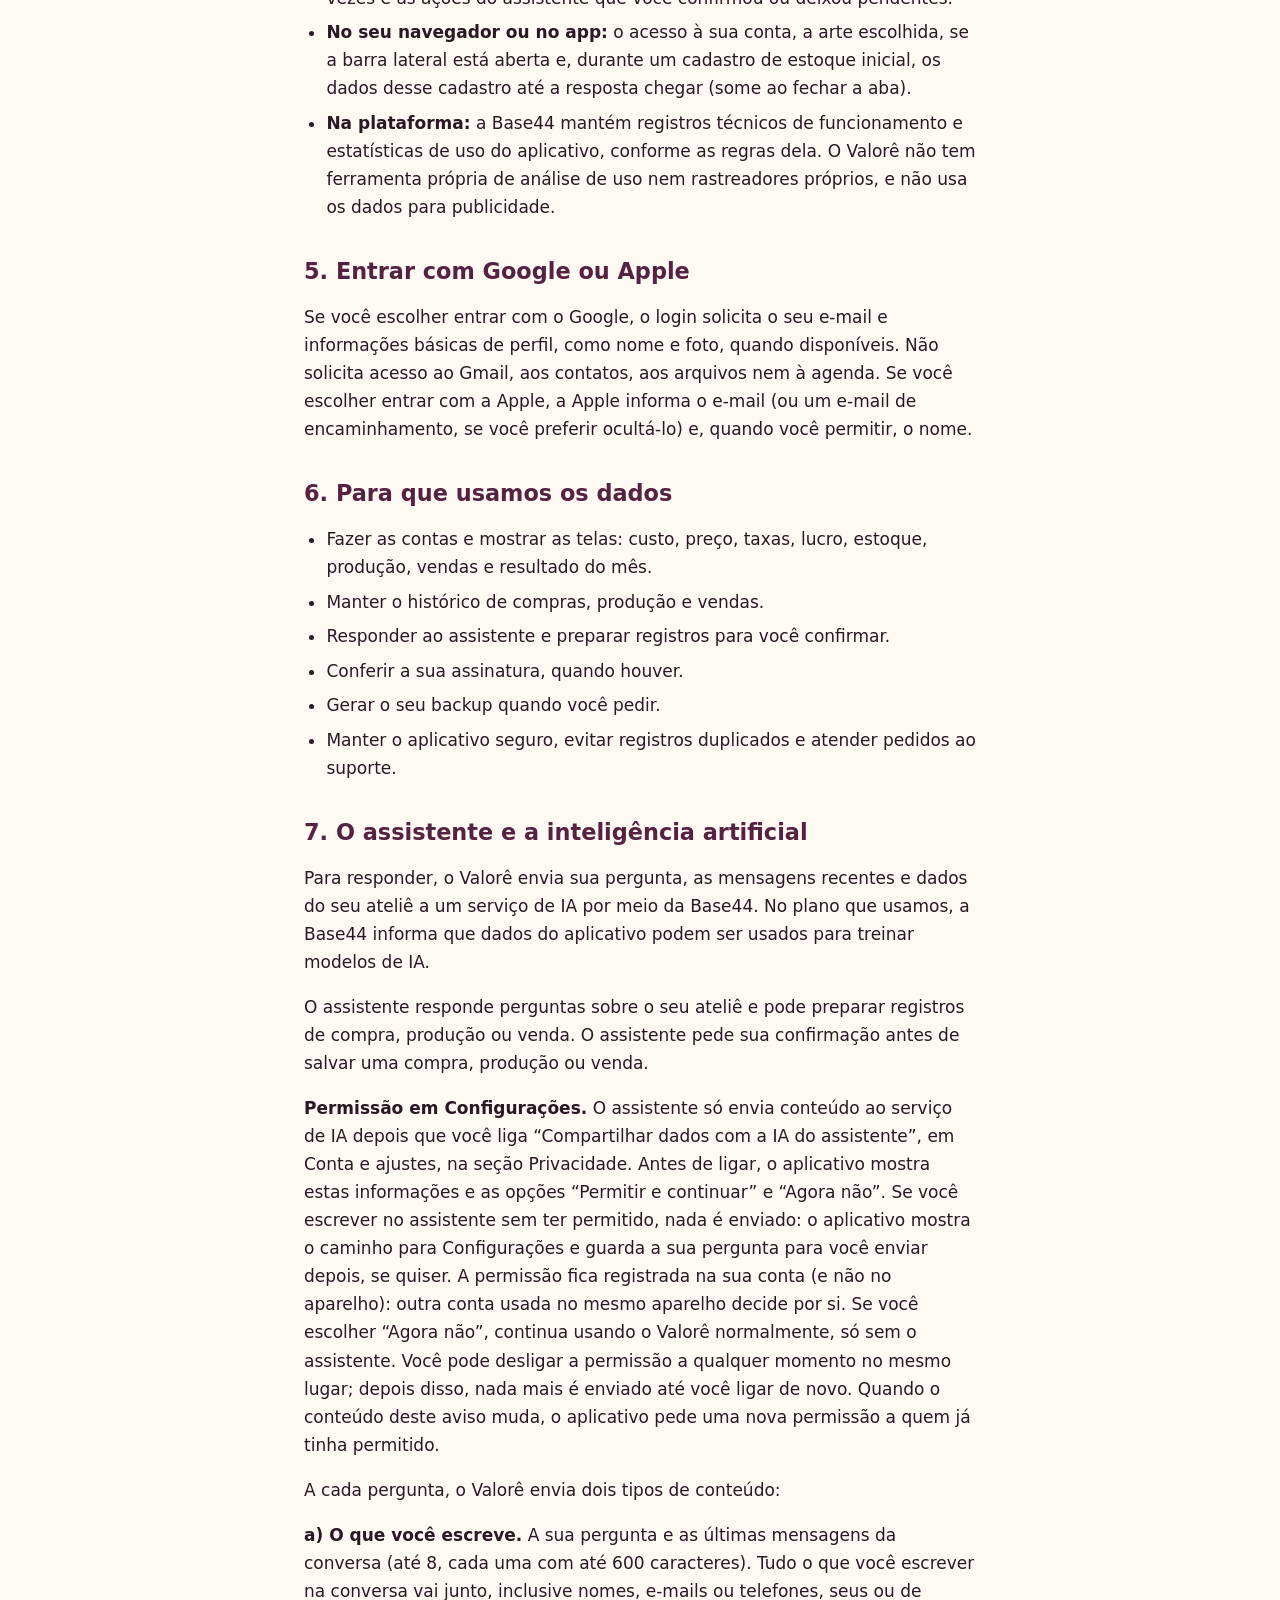
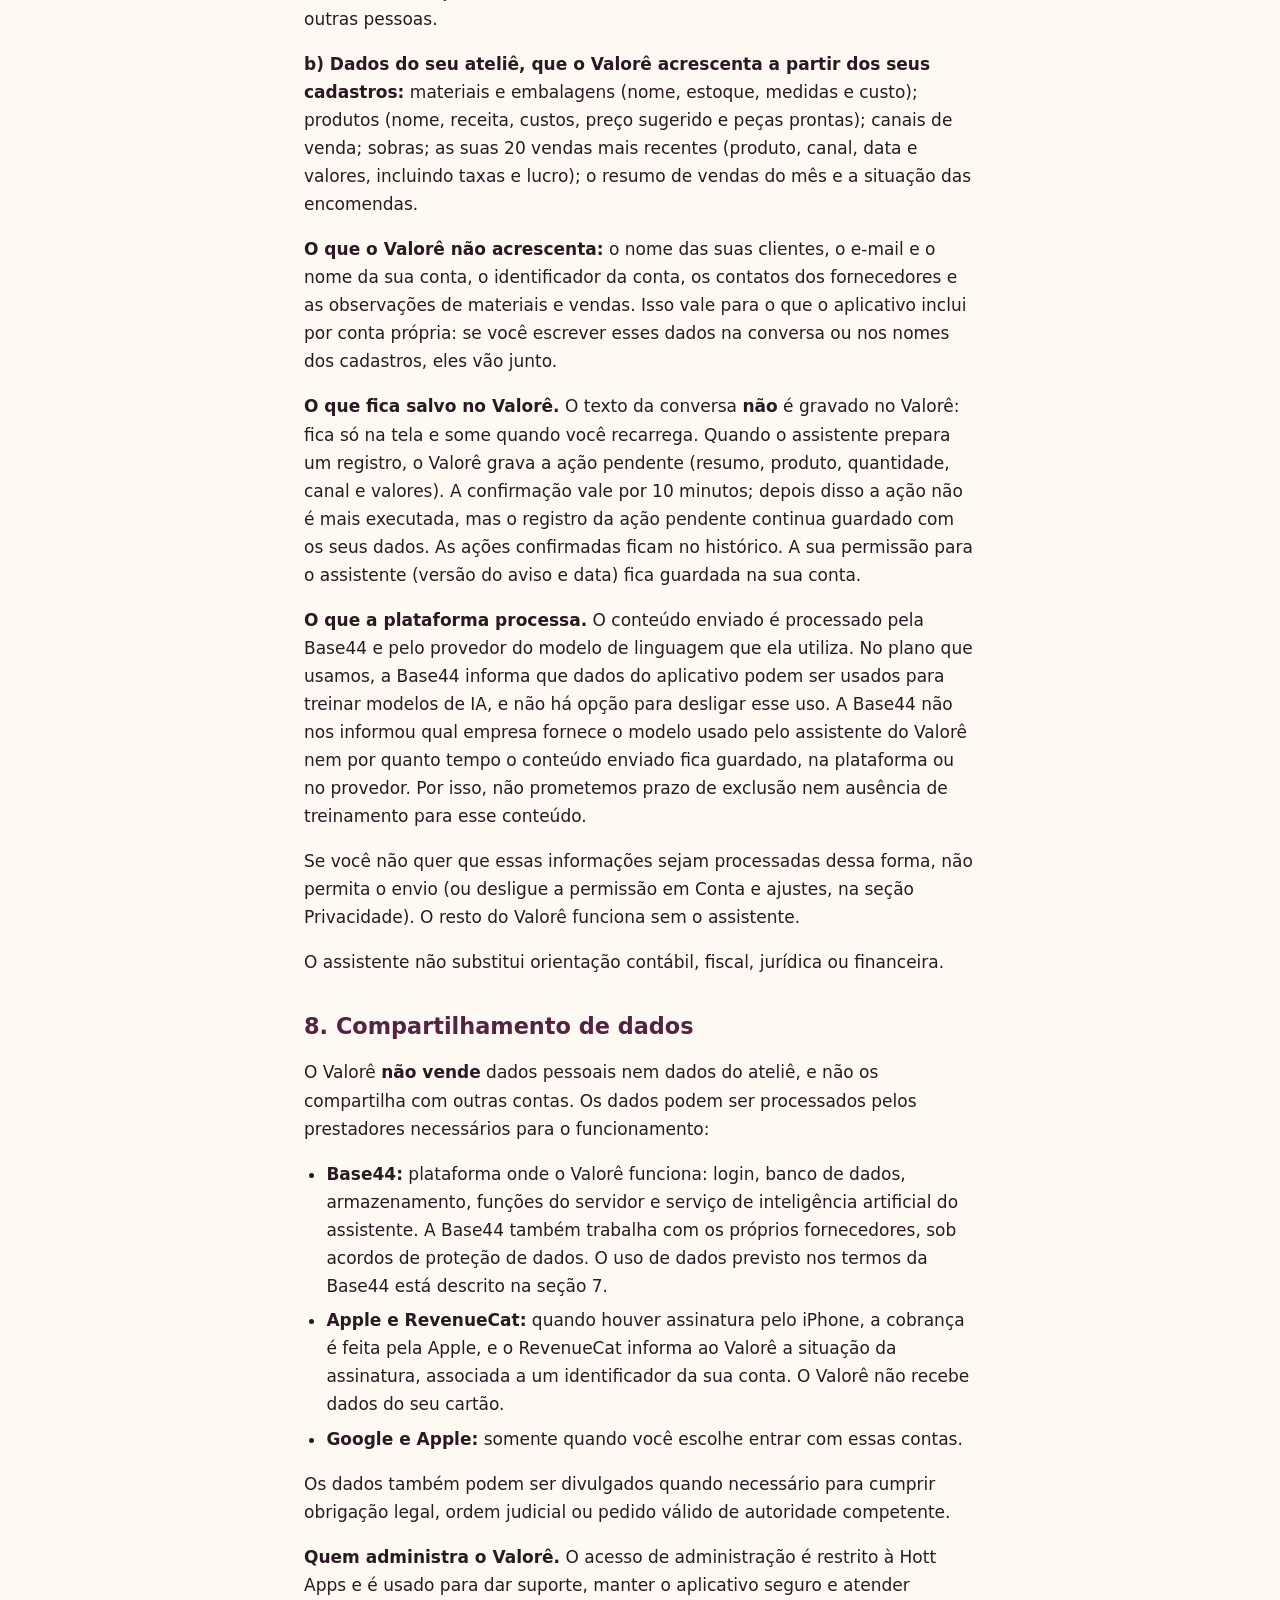
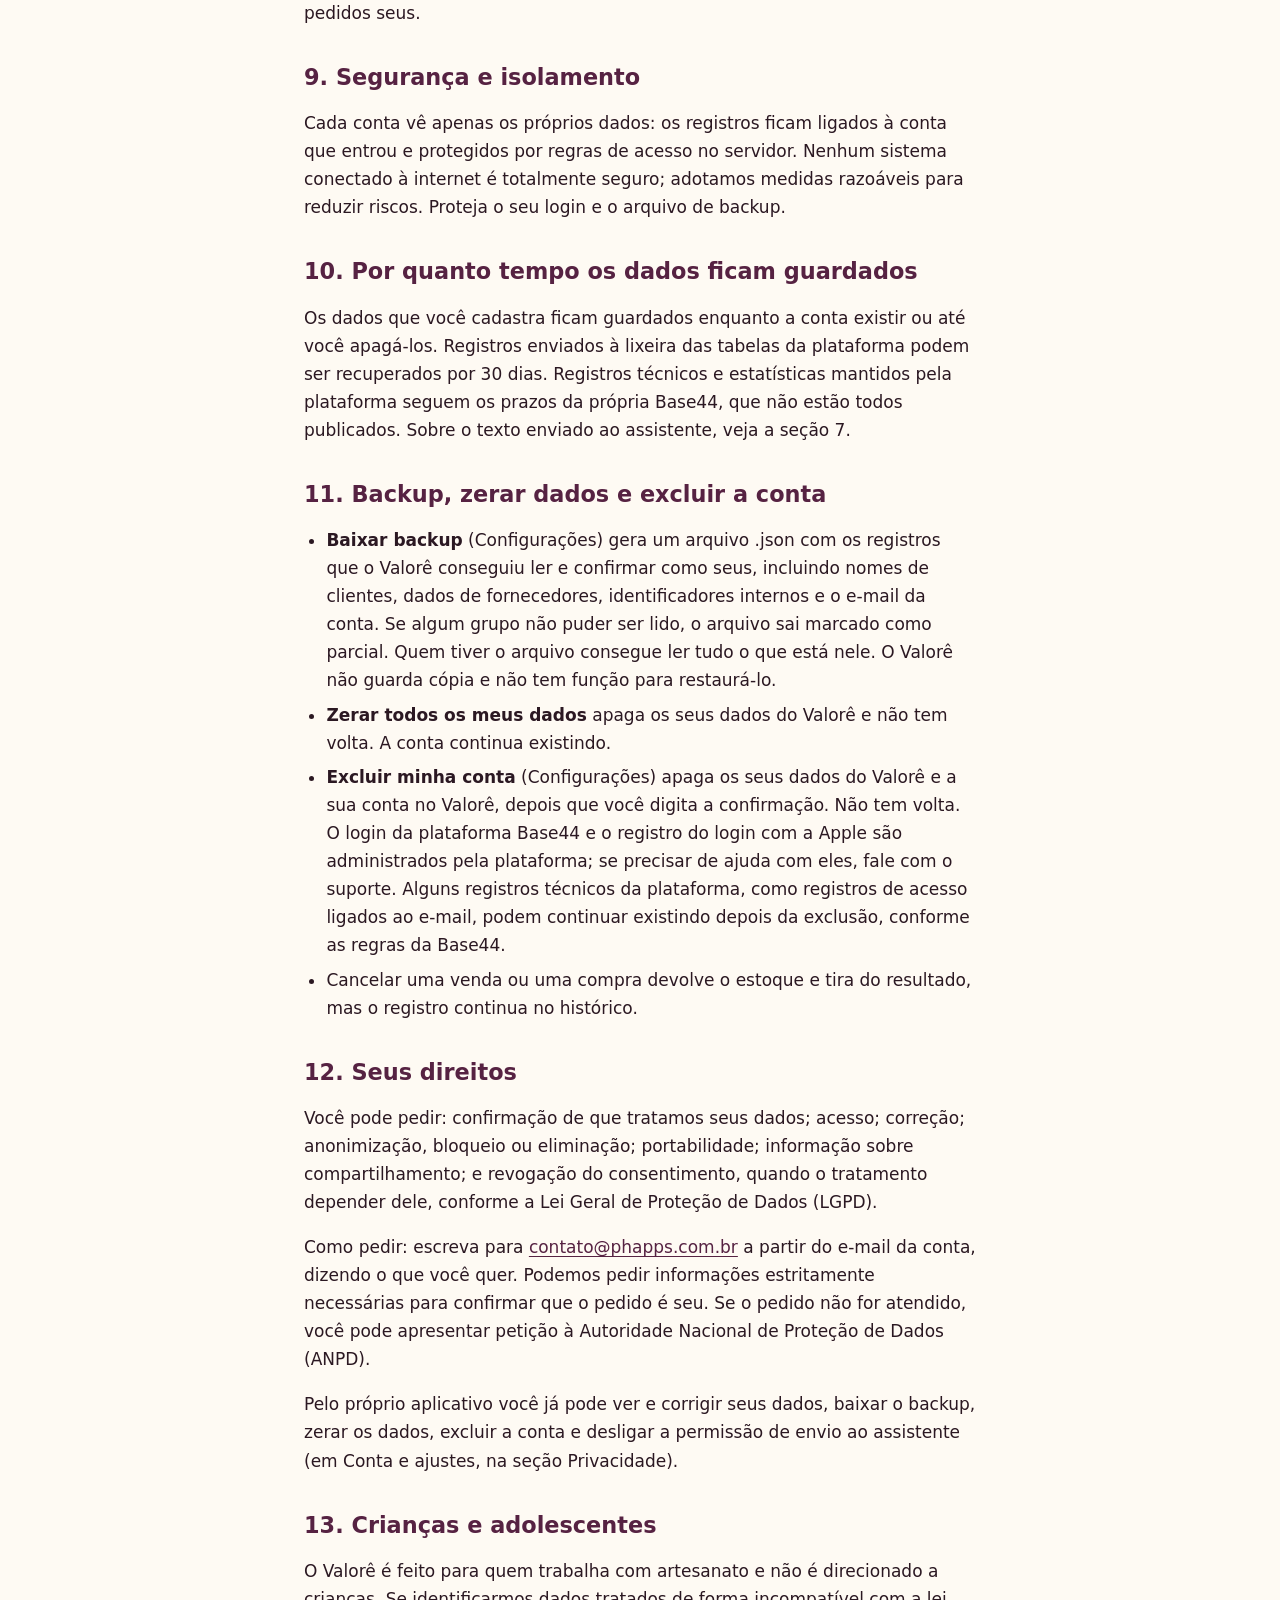
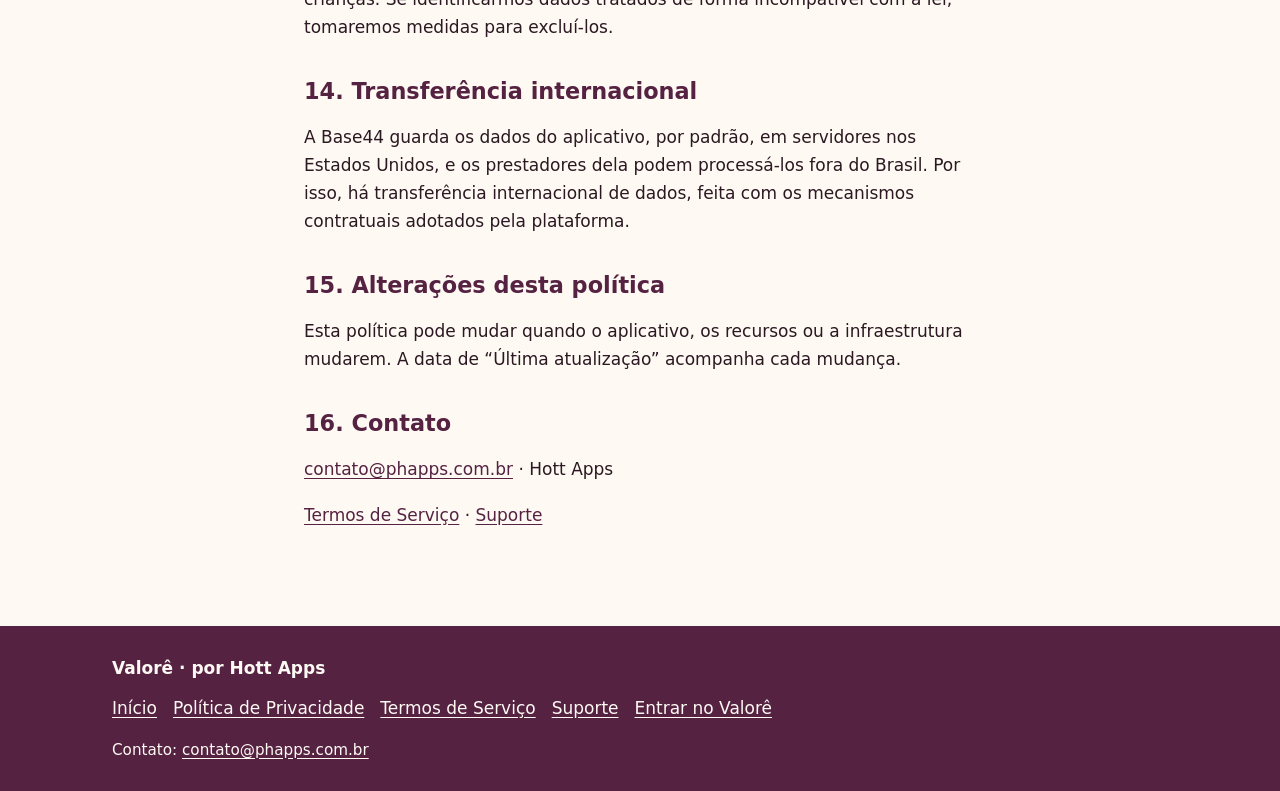
==== commit 85738066: "Privacidade: permissão da IA dada em Configurações (R132)" ====
--- a/privacidade/index.html
+++ b/privacidade/index.html
@@ -67,14 +67,14 @@
   <h2>7. O assistente e a inteligência artificial</h2>
   <p>Para responder, o Valorê envia sua pergunta, as mensagens recentes e dados do seu ateliê a um serviço de IA por meio da Base44. No plano que usamos, a Base44 informa que dados do aplicativo podem ser usados para treinar modelos de IA.</p>
   <p>O assistente responde perguntas sobre o seu ateliê e pode preparar registros de compra, produção ou venda. O assistente pede sua confirmação antes de salvar uma compra, produção ou venda.</p>
-  <p><strong>Permissão antes do primeiro uso.</strong> Antes da primeira pergunta, o aplicativo mostra um aviso com estas informações e as opções &ldquo;Permitir e continuar&rdquo; e &ldquo;Agora não&rdquo;. Nada é enviado ao serviço de IA antes de você permitir. A permissão fica registrada na sua conta (e não no aparelho): outra conta usada no mesmo aparelho vê o aviso e escolhe por si. Se você escolher &ldquo;Agora não&rdquo;, continua usando o Valorê normalmente, só sem o assistente. Você pode retirar a permissão a qualquer momento em Conta e ajustes; depois disso, a próxima pergunta mostra o aviso de novo. Quando o conteúdo do aviso muda, como nesta atualização, o aplicativo pede uma nova permissão a quem já tinha permitido.</p>
+  <p><strong>Permissão em Configurações.</strong> O assistente só envia conteúdo ao serviço de IA depois que você liga &ldquo;Compartilhar dados com a IA do assistente&rdquo;, em Conta e ajustes, na seção Privacidade. Antes de ligar, o aplicativo mostra estas informações e as opções &ldquo;Permitir e continuar&rdquo; e &ldquo;Agora não&rdquo;. Se você escrever no assistente sem ter permitido, nada é enviado: o aplicativo mostra o caminho para Configurações e guarda a sua pergunta para você enviar depois, se quiser. A permissão fica registrada na sua conta (e não no aparelho): outra conta usada no mesmo aparelho decide por si. Se você escolher &ldquo;Agora não&rdquo;, continua usando o Valorê normalmente, só sem o assistente. Você pode desligar a permissão a qualquer momento no mesmo lugar; depois disso, nada mais é enviado até você ligar de novo. Quando o conteúdo deste aviso muda, o aplicativo pede uma nova permissão a quem já tinha permitido.</p>
   <p>A cada pergunta, o Valorê envia dois tipos de conteúdo:</p>
   <p><strong>a) O que você escreve.</strong> A sua pergunta e as últimas mensagens da conversa (até 8, cada uma com até 600 caracteres). Tudo o que você escrever na conversa vai junto, inclusive nomes, e-mails ou telefones, seus ou de outras pessoas.</p>
   <p><strong>b) Dados do seu ateliê, que o Valorê acrescenta a partir dos seus cadastros:</strong> materiais e embalagens (nome, estoque, medidas e custo); produtos (nome, receita, custos, preço sugerido e peças prontas); canais de venda; sobras; as suas 20 vendas mais recentes (produto, canal, data e valores, incluindo taxas e lucro); o resumo de vendas do mês e a situação das encomendas.</p>
   <p><strong>O que o Valorê não acrescenta:</strong> o nome das suas clientes, o e-mail e o nome da sua conta, o identificador da conta, os contatos dos fornecedores e as observações de materiais e vendas. Isso vale para o que o aplicativo inclui por conta própria: se você escrever esses dados na conversa ou nos nomes dos cadastros, eles vão junto.</p>
   <p><strong>O que fica salvo no Valorê.</strong> O texto da conversa <strong>não</strong> é gravado no Valorê: fica só na tela e some quando você recarrega. Quando o assistente prepara um registro, o Valorê grava a ação pendente (resumo, produto, quantidade, canal e valores). A confirmação vale por 10 minutos; depois disso a ação não é mais executada, mas o registro da ação pendente continua guardado com os seus dados. As ações confirmadas ficam no histórico. A sua permissão para o assistente (versão do aviso e data) fica guardada na sua conta.</p>
   <p><strong>O que a plataforma processa.</strong> O conteúdo enviado é processado pela Base44 e pelo provedor do modelo de linguagem que ela utiliza. No plano que usamos, a Base44 informa que dados do aplicativo podem ser usados para treinar modelos de IA, e não há opção para desligar esse uso. A Base44 não nos informou qual empresa fornece o modelo usado pelo assistente do Valorê nem por quanto tempo o conteúdo enviado fica guardado, na plataforma ou no provedor. Por isso, não prometemos prazo de exclusão nem ausência de treinamento para esse conteúdo.</p>
-  <p>Se você não quer que essas informações sejam processadas dessa forma, não permita o envio (ou retire a permissão em Conta e ajustes). O resto do Valorê funciona sem o assistente.</p>
+  <p>Se você não quer que essas informações sejam processadas dessa forma, não permita o envio (ou desligue a permissão em Conta e ajustes, na seção Privacidade). O resto do Valorê funciona sem o assistente.</p>
   <p>O assistente não substitui orientação contábil, fiscal, jurídica ou financeira.</p>
 
   <h2>8. Compartilhamento de dados</h2>
@@ -104,7 +104,7 @@
   <h2>12. Seus direitos</h2>
   <p>Você pode pedir: confirmação de que tratamos seus dados; acesso; correção; anonimização, bloqueio ou eliminação; portabilidade; informação sobre compartilhamento; e revogação do consentimento, quando o tratamento depender dele, conforme a Lei Geral de Proteção de Dados (LGPD).</p>
   <p>Como pedir: escreva para <a href="mailto:contato@phapps.com.br">contato@phapps.com.br</a> a partir do e-mail da conta, dizendo o que você quer. Podemos pedir informações estritamente necessárias para confirmar que o pedido é seu. Se o pedido não for atendido, você pode apresentar petição à Autoridade Nacional de Proteção de Dados (ANPD).</p>
-  <p>Pelo próprio aplicativo você já pode ver e corrigir seus dados, baixar o backup, zerar os dados, excluir a conta e retirar a permissão de envio ao assistente (em Conta e ajustes).</p>
+  <p>Pelo próprio aplicativo você já pode ver e corrigir seus dados, baixar o backup, zerar os dados, excluir a conta e desligar a permissão de envio ao assistente (em Conta e ajustes, na seção Privacidade).</p>
 
   <h2>13. Crianças e adolescentes</h2>
   <p>O Valorê é feito para quem trabalha com artesanato e não é direcionado a crianças. Se identificarmos dados tratados de forma incompatível com a lei, tomaremos medidas para excluí-los.</p>
